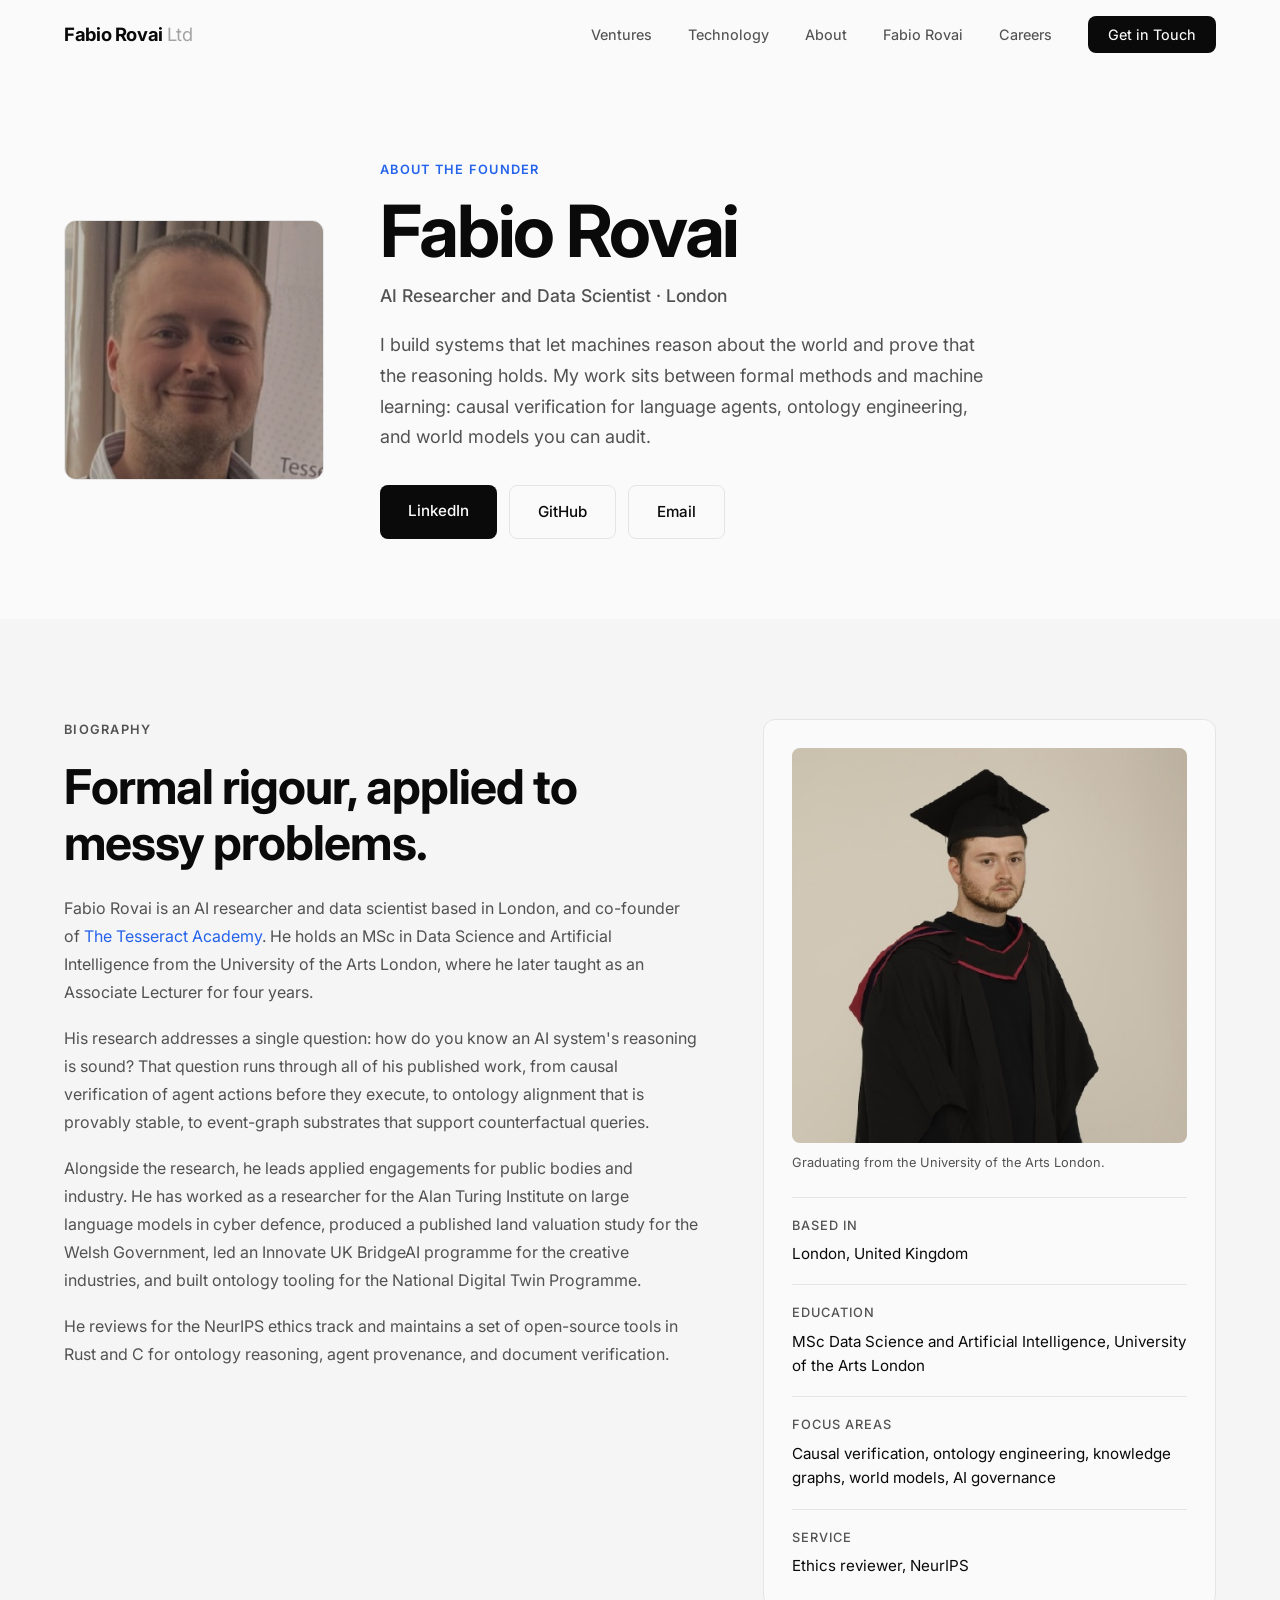
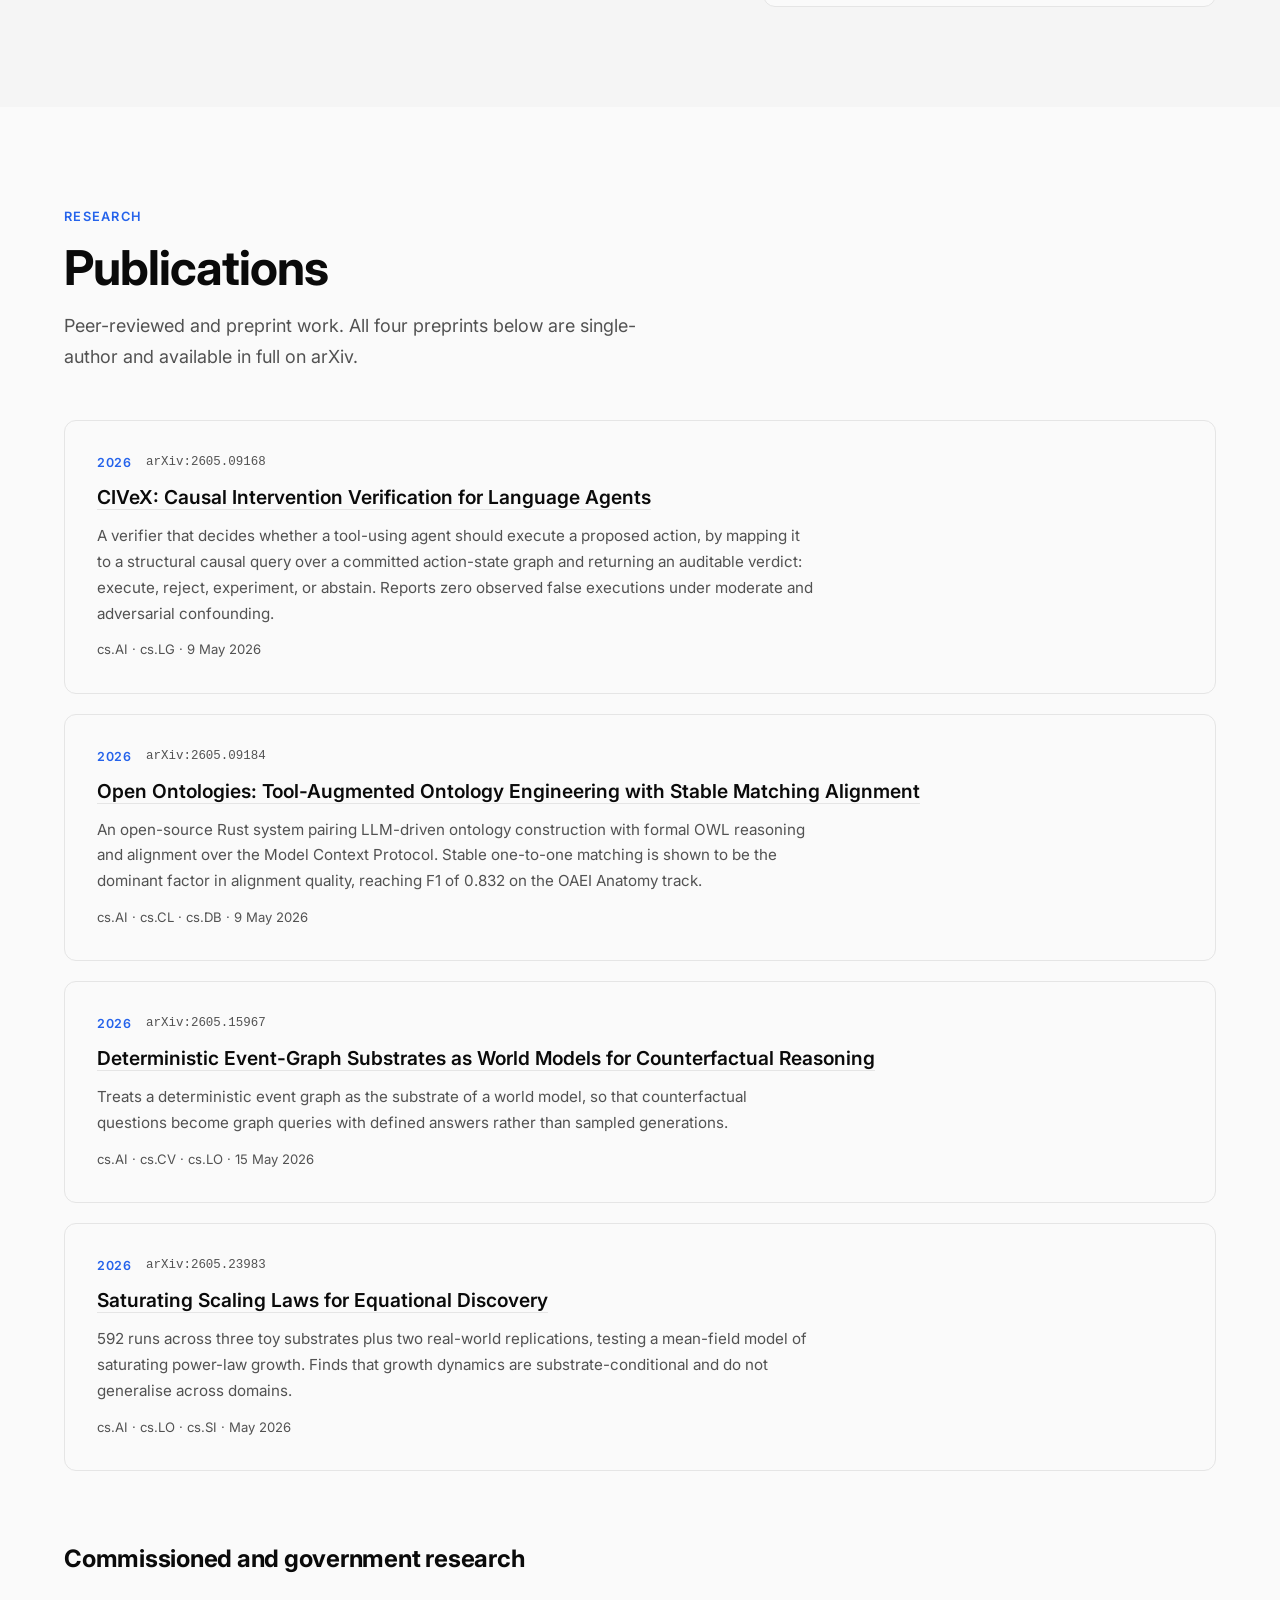
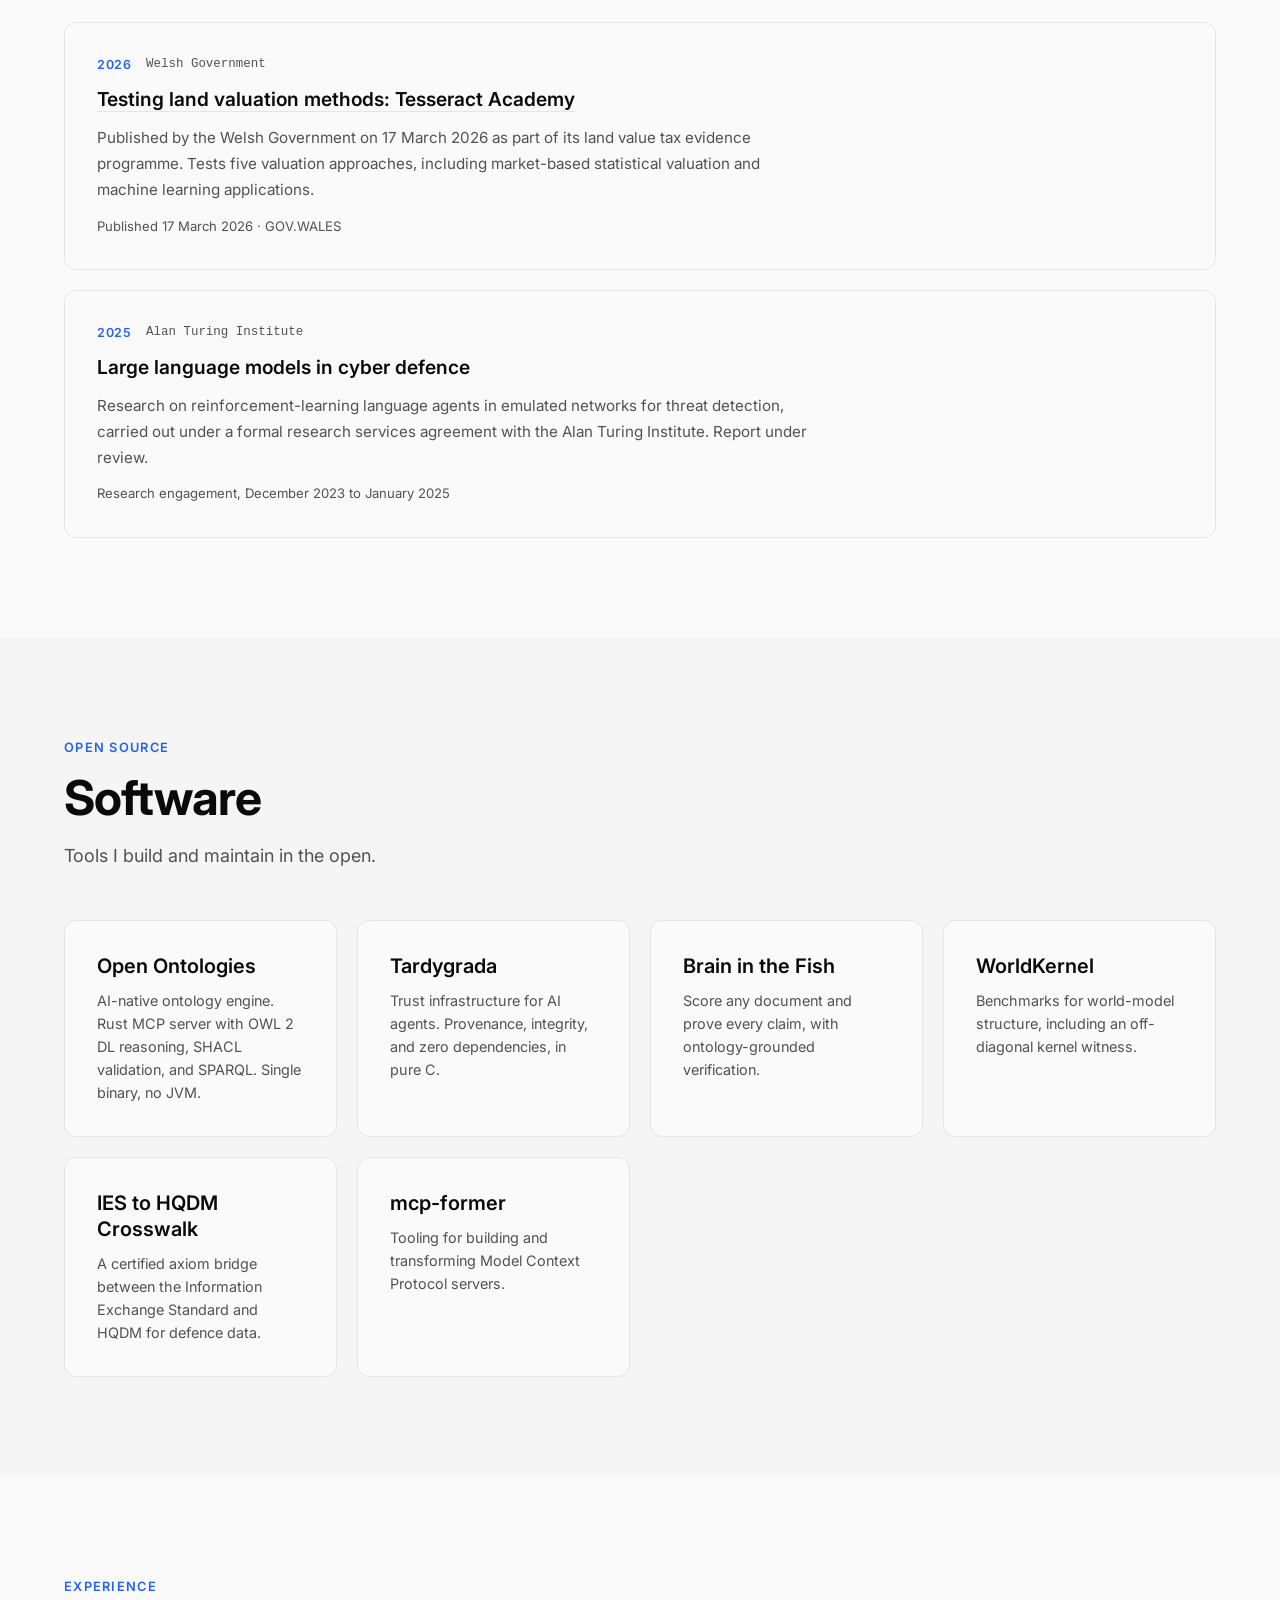
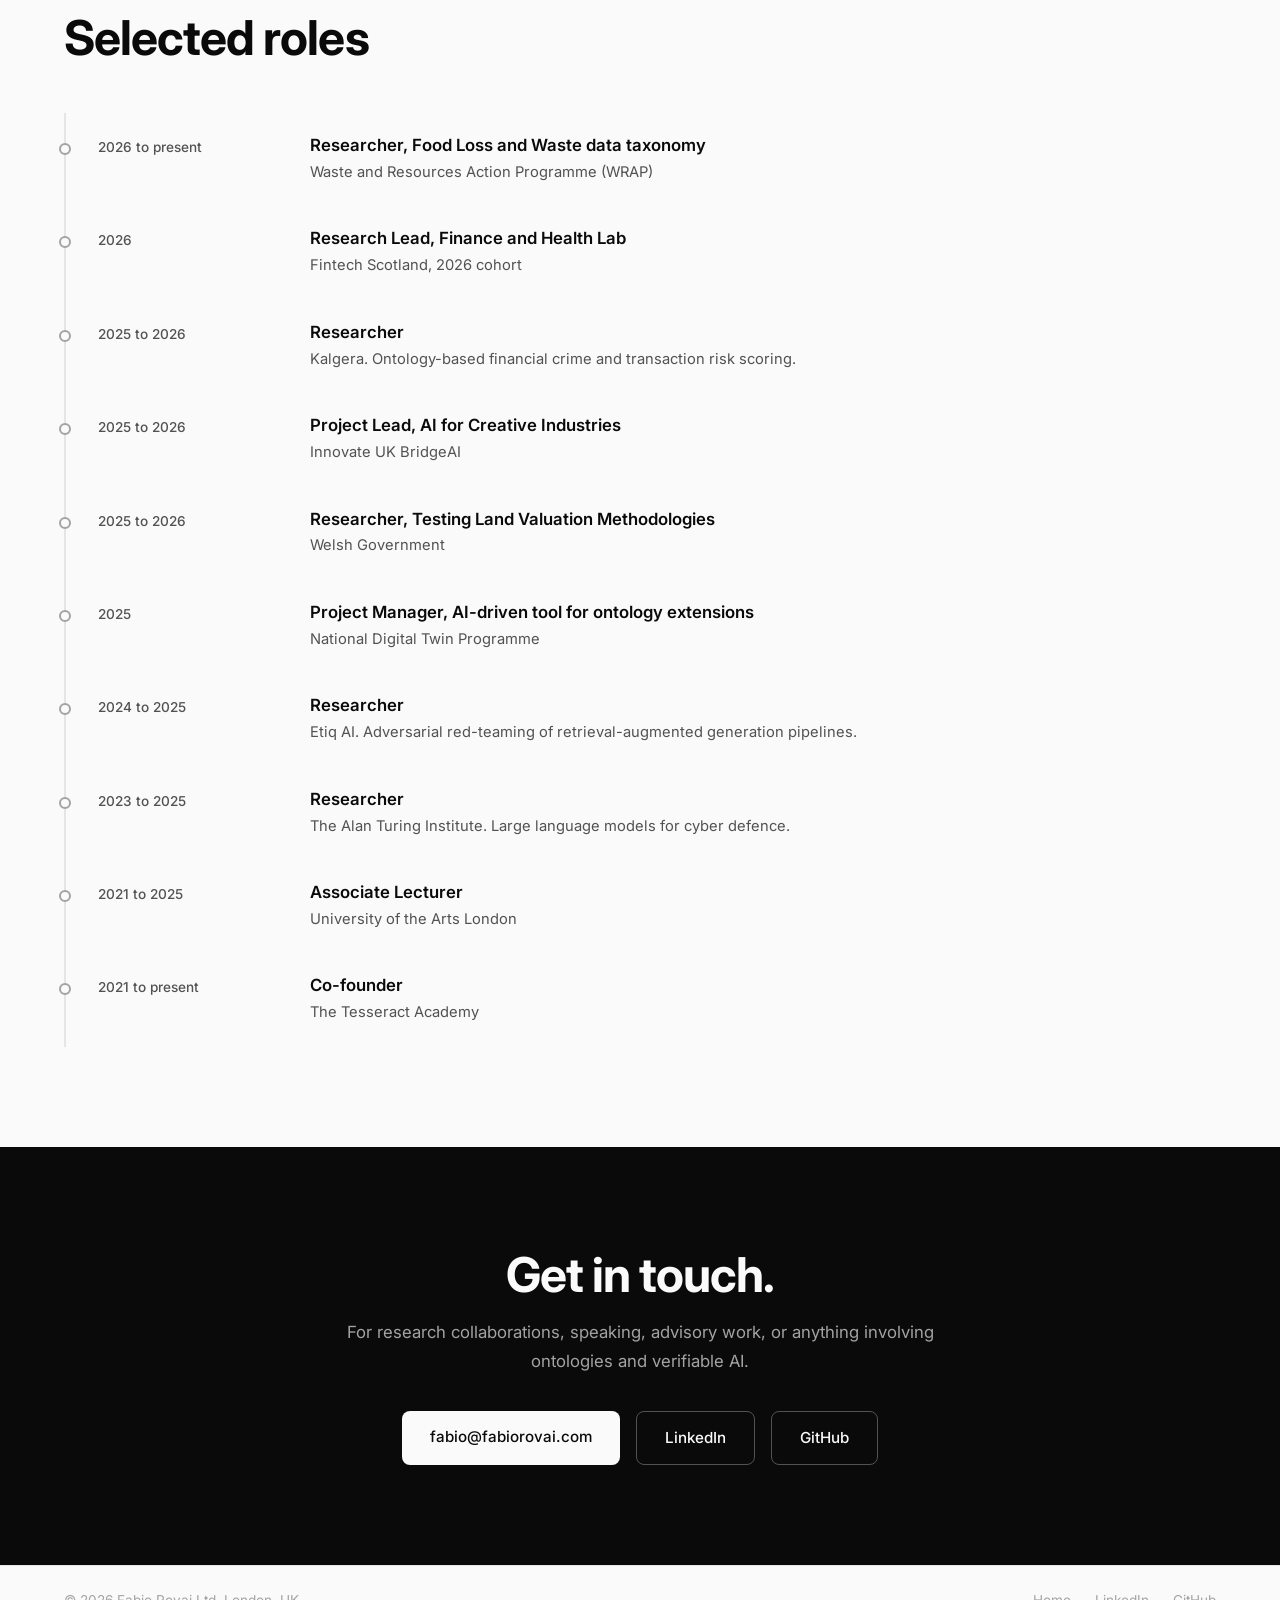
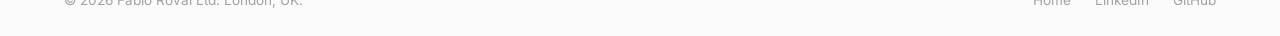
==== about/index.html @ 84aa1813 "Add author profile page with Person structured data Adds /about/, a person-entity page for Fabio Rov" ====
<!DOCTYPE html>
<html lang="en">
<head>
    <meta charset="UTF-8">
    <meta name="viewport" content="width=device-width, initial-scale=1.0">
    <title>Fabio Rovai | AI Researcher and Data Scientist, London</title>
    <meta name="description" content="Fabio Rovai is an AI researcher and data scientist in London. Co-founder of The Tesseract Academy, author of four arXiv papers on causal verification, ontology engineering, and world models, and researcher for the Alan Turing Institute and the Welsh Government.">
    <meta name="author" content="Fabio Rovai">
    <link rel="canonical" href="https://fabiorovai.com/about/">

    <meta property="og:type" content="profile">
    <meta property="og:title" content="Fabio Rovai | AI Researcher and Data Scientist, London">
    <meta property="og:description" content="AI researcher and data scientist. Co-founder of The Tesseract Academy. Four arXiv papers on causal verification, ontology engineering, and world models.">
    <meta property="og:url" content="https://fabiorovai.com/about/">
    <meta property="og:image" content="https://fabiorovai.com/assets/fabio-rovai.jpg">
    <meta property="og:image:alt" content="Portrait photograph of Fabio Rovai">
    <meta property="profile:first_name" content="Fabio">
    <meta property="profile:last_name" content="Rovai">

    <meta name="twitter:card" content="summary_large_image">
    <meta name="twitter:title" content="Fabio Rovai | AI Researcher and Data Scientist, London">
    <meta name="twitter:description" content="AI researcher and data scientist. Co-founder of The Tesseract Academy. Four arXiv papers on causal verification, ontology engineering, and world models.">
    <meta name="twitter:image" content="https://fabiorovai.com/assets/fabio-rovai.jpg">

    <link rel="preconnect" href="https://fonts.googleapis.com">
    <link rel="preconnect" href="https://fonts.gstatic.com" crossorigin>
    <link href="https://fonts.googleapis.com/css2?family=Inter:wght@300;400;500;600;700&display=swap" rel="stylesheet">
    <link rel="icon" href="/favicon.svg" type="image/svg+xml">
    <link rel="stylesheet" href="../style.css">
    <link rel="stylesheet" href="author.css">

    <script type="application/ld+json">
    {
      "@context": "https://schema.org",
      "@type": "ProfilePage",
      "url": "https://fabiorovai.com/about/",
      "dateModified": "2026-07-28",
      "mainEntity": {
        "@type": "Person",
        "@id": "https://fabiorovai.com/#fabio-rovai",
        "name": "Fabio Rovai",
        "givenName": "Fabio",
        "familyName": "Rovai",
        "url": "https://fabiorovai.com/about/",
        "image": "https://fabiorovai.com/assets/fabio-rovai.jpg",
        "jobTitle": "AI Researcher and Data Scientist",
        "description": "AI researcher and data scientist based in London. Co-founder of The Tesseract Academy. Works on causal verification for language agents, ontology engineering, and world models.",
        "email": "mailto:fabio@fabiorovai.com",
        "nationality": "Italian",
        "homeLocation": {
          "@type": "Place",
          "address": {
            "@type": "PostalAddress",
            "addressLocality": "London",
            "addressCountry": "GB"
          }
        },
        "alumniOf": {
          "@type": "CollegeOrUniversity",
          "name": "University of the Arts London",
          "url": "https://www.arts.ac.uk/"
        },
        "hasCredential": {
          "@type": "EducationalOccupationalCredential",
          "credentialCategory": "degree",
          "educationalLevel": "Master of Science",
          "name": "MSc Data Science and Artificial Intelligence"
        },
        "worksFor": [
          {
            "@type": "Organization",
            "name": "The Tesseract Academy",
            "url": "https://tesseract.academy/"
          },
          {
            "@type": "Organization",
            "name": "Fabio Rovai Ltd",
            "url": "https://fabiorovai.com/"
          }
        ],
        "knowsAbout": [
          "Artificial Intelligence",
          "Machine Learning",
          "Ontology Engineering",
          "Knowledge Graphs",
          "OWL 2 DL Reasoning",
          "Causal Inference",
          "Large Language Models",
          "AI Governance",
          "Data Science",
          "Rust Programming"
        ],
        "sameAs": [
          "https://www.linkedin.com/in/fabiorovai/",
          "https://github.com/fabio-rovai",
          "https://arxiv.org/abs/2605.09168",
          "https://arxiv.org/abs/2605.09184",
          "https://arxiv.org/abs/2605.15967",
          "https://arxiv.org/abs/2605.23983",
          "https://www.researchgate.net/scientific-contributions/Fabio-Rovai-2125172410",
          "https://find-and-update.company-information.service.gov.uk/company/13809380"
        ],
        "subjectOf": [
          {
            "@type": "ScholarlyArticle",
            "name": "CIVeX: Causal Intervention Verification for Language Agents",
            "author": { "@id": "https://fabiorovai.com/#fabio-rovai" },
            "datePublished": "2026-05-09",
            "url": "https://arxiv.org/abs/2605.09168",
            "identifier": "arXiv:2605.09168"
          },
          {
            "@type": "ScholarlyArticle",
            "name": "Open Ontologies: Tool-Augmented Ontology Engineering with Stable Matching Alignment",
            "author": { "@id": "https://fabiorovai.com/#fabio-rovai" },
            "datePublished": "2026-05-09",
            "url": "https://arxiv.org/abs/2605.09184",
            "identifier": "arXiv:2605.09184"
          },
          {
            "@type": "ScholarlyArticle",
            "name": "Deterministic Event-Graph Substrates as World Models for Counterfactual Reasoning",
            "author": { "@id": "https://fabiorovai.com/#fabio-rovai" },
            "datePublished": "2026-05-15",
            "url": "https://arxiv.org/abs/2605.15967",
            "identifier": "arXiv:2605.15967"
          },
          {
            "@type": "ScholarlyArticle",
            "name": "Saturating Scaling Laws for Equational Discovery: A Phenomenology of Growth Dynamics in Three Toy Substrates with Two Real-World Replications",
            "author": { "@id": "https://fabiorovai.com/#fabio-rovai" },
            "datePublished": "2026-05",
            "url": "https://arxiv.org/abs/2605.23983",
            "identifier": "arXiv:2605.23983"
          }
        ]
      }
    }
    </script>
</head>
<body>

    <nav class="nav">
        <div class="nav-inner">
            <a href="/" class="nav-logo">Fabio Rovai <span>Ltd</span></a>
            <button class="nav-toggle" aria-label="Menu" aria-expanded="false">
                <span></span><span></span><span></span>
            </button>
            <ul class="nav-links">
                <li><a href="/#ventures">Ventures</a></li>
                <li><a href="/#technology">Technology</a></li>
                <li><a href="/#about">About</a></li>
                <li><a href="/about/" aria-current="page">Fabio Rovai</a></li>
                <li><a href="/#careers">Careers</a></li>
                <li><a href="/#contact" class="nav-cta">Get in Touch</a></li>
            </ul>
        </div>
    </nav>

    <header class="author-hero">
        <div class="container author-hero-inner">
            <div class="author-portrait">
                <img src="../assets/fabio-rovai.jpg"
                     alt="Portrait photograph of Fabio Rovai, AI researcher and data scientist"
                     width="460" height="460" fetchpriority="high">
            </div>
            <div class="author-intro">
                <p class="section-tag">About the founder</p>
                <h1>Fabio Rovai</h1>
                <p class="author-role">AI Researcher and Data Scientist &middot; London</p>
                <p class="author-lede">I build systems that let machines reason about the world and prove that the reasoning holds. My work sits between formal methods and machine learning: causal verification for language agents, ontology engineering, and world models you can audit.</p>
                <div class="author-links">
                    <a href="https://www.linkedin.com/in/fabiorovai/" rel="me noopener" target="_blank" class="btn btn-primary">LinkedIn</a>
                    <a href="https://github.com/fabio-rovai" rel="me noopener" target="_blank" class="btn btn-outline">GitHub</a>
                    <a href="mailto:fabio@fabiorovai.com" class="btn btn-outline">Email</a>
                </div>
            </div>
        </div>
    </header>

    <section class="section author-bio">
        <div class="container">
            <div class="bio-grid">
                <div class="bio-body">
                    <p class="section-tag">Biography</p>
                    <h2>Formal rigour, applied to messy problems.</h2>
                    <p>Fabio Rovai is an AI researcher and data scientist based in London, and co-founder of <a href="https://tesseract.academy/" rel="noopener" target="_blank">The Tesseract Academy</a>. He holds an MSc in Data Science and Artificial Intelligence from the University of the Arts London, where he later taught as an Associate Lecturer for four years.</p>
                    <p>His research addresses a single question: how do you know an AI system's reasoning is sound? That question runs through all of his published work, from causal verification of agent actions before they execute, to ontology alignment that is provably stable, to event-graph substrates that support counterfactual queries.</p>
                    <p>Alongside the research, he leads applied engagements for public bodies and industry. He has worked as a researcher for the Alan Turing Institute on large language models in cyber defence, produced a published land valuation study for the Welsh Government, led an Innovate UK BridgeAI programme for the creative industries, and built ontology tooling for the National Digital Twin Programme.</p>
                    <p>He reviews for the NeurIPS ethics track and maintains a set of open-source tools in Rust and C for ontology reasoning, agent provenance, and document verification.</p>
                </div>
                <aside class="bio-facts">
                    <figure class="bio-photo">
                        <img src="../assets/fabio-rovai-graduation.jpg"
                             alt="Fabio Rovai in academic cap and gown at his University of the Arts London graduation"
                             width="460" height="460" loading="lazy">
                        <figcaption>Graduating from the University of the Arts London.</figcaption>
                    </figure>
                    <div class="bio-fact">
                        <h4>Based in</h4>
                        <p>London, United Kingdom</p>
                    </div>
                    <div class="bio-fact">
                        <h4>Education</h4>
                        <p>MSc Data Science and Artificial Intelligence, University of the Arts London</p>
                    </div>
                    <div class="bio-fact">
                        <h4>Focus areas</h4>
                        <p>Causal verification, ontology engineering, knowledge graphs, world models, AI governance</p>
                    </div>
                    <div class="bio-fact">
                        <h4>Service</h4>
                        <p>Ethics reviewer, NeurIPS</p>
                    </div>
                </aside>
            </div>
        </div>
    </section>

    <section id="publications" class="section author-pubs">
        <div class="container">
            <p class="section-tag">Research</p>
            <h2>Publications</h2>
            <p class="section-sub">Peer-reviewed and preprint work. All four preprints below are single-author and available in full on arXiv.</p>

            <ol class="pub-list">
                <li class="pub-item">
                    <div class="pub-meta"><span class="pub-year">2026</span><span class="pub-venue">arXiv:2605.09168</span></div>
                    <h3><a href="https://arxiv.org/abs/2605.09168" rel="noopener" target="_blank">CIVeX: Causal Intervention Verification for Language Agents</a></h3>
                    <p>A verifier that decides whether a tool-using agent should execute a proposed action, by mapping it to a structural causal query over a committed action-state graph and returning an auditable verdict: execute, reject, experiment, or abstain. Reports zero observed false executions under moderate and adversarial confounding.</p>
                    <p class="pub-tags">cs.AI &middot; cs.LG &middot; 9 May 2026</p>
                </li>

                <li class="pub-item">
                    <div class="pub-meta"><span class="pub-year">2026</span><span class="pub-venue">arXiv:2605.09184</span></div>
                    <h3><a href="https://arxiv.org/abs/2605.09184" rel="noopener" target="_blank">Open Ontologies: Tool-Augmented Ontology Engineering with Stable Matching Alignment</a></h3>
                    <p>An open-source Rust system pairing LLM-driven ontology construction with formal OWL reasoning and alignment over the Model Context Protocol. Stable one-to-one matching is shown to be the dominant factor in alignment quality, reaching F1 of 0.832 on the OAEI Anatomy track.</p>
                    <p class="pub-tags">cs.AI &middot; cs.CL &middot; cs.DB &middot; 9 May 2026</p>
                </li>

                <li class="pub-item">
                    <div class="pub-meta"><span class="pub-year">2026</span><span class="pub-venue">arXiv:2605.15967</span></div>
                    <h3><a href="https://arxiv.org/abs/2605.15967" rel="noopener" target="_blank">Deterministic Event-Graph Substrates as World Models for Counterfactual Reasoning</a></h3>
                    <p>Treats a deterministic event graph as the substrate of a world model, so that counterfactual questions become graph queries with defined answers rather than sampled generations.</p>
                    <p class="pub-tags">cs.AI &middot; cs.CV &middot; cs.LO &middot; 15 May 2026</p>
                </li>

                <li class="pub-item">
                    <div class="pub-meta"><span class="pub-year">2026</span><span class="pub-venue">arXiv:2605.23983</span></div>
                    <h3><a href="https://arxiv.org/abs/2605.23983" rel="noopener" target="_blank">Saturating Scaling Laws for Equational Discovery</a></h3>
                    <p>592 runs across three toy substrates plus two real-world replications, testing a mean-field model of saturating power-law growth. Finds that growth dynamics are substrate-conditional and do not generalise across domains.</p>
                    <p class="pub-tags">cs.AI &middot; cs.LO &middot; cs.SI &middot; May 2026</p>
                </li>
            </ol>

            <h3 class="pub-subhead">Commissioned and government research</h3>
            <ol class="pub-list">
                <li class="pub-item">
                    <div class="pub-meta"><span class="pub-year">2026</span><span class="pub-venue">Welsh Government</span></div>
                    <h3><a href="https://www.gov.wales/testing-land-valuation-methods-tesseract-academy" rel="noopener" target="_blank">Testing land valuation methods: Tesseract Academy</a></h3>
                    <p>Published by the Welsh Government on 17 March 2026 as part of its land value tax evidence programme. Tests five valuation approaches, including market-based statistical valuation and machine learning applications.</p>
                    <p class="pub-tags">Published 17 March 2026 &middot; GOV.WALES</p>
                </li>
                <li class="pub-item">
                    <div class="pub-meta"><span class="pub-year">2025</span><span class="pub-venue">Alan Turing Institute</span></div>
                    <h3>Large language models in cyber defence</h3>
                    <p>Research on reinforcement-learning language agents in emulated networks for threat detection, carried out under a formal research services agreement with the Alan Turing Institute. Report under review.</p>
                    <p class="pub-tags">Research engagement, December 2023 to January 2025</p>
                </li>
            </ol>
        </div>
    </section>

    <section id="software" class="section author-software">
        <div class="container">
            <p class="section-tag">Open source</p>
            <h2>Software</h2>
            <p class="section-sub">Tools I build and maintain in the open.</p>
            <div class="tech-grid">
                <a href="https://github.com/fabio-rovai/open-ontologies" rel="noopener" target="_blank" class="tech-card">
                    <h3>Open Ontologies</h3>
                    <p>AI-native ontology engine. Rust MCP server with OWL 2 DL reasoning, SHACL validation, and SPARQL. Single binary, no JVM.</p>
                </a>
                <a href="https://github.com/fabio-rovai/tardygrada" rel="noopener" target="_blank" class="tech-card">
                    <h3>Tardygrada</h3>
                    <p>Trust infrastructure for AI agents. Provenance, integrity, and zero dependencies, in pure C.</p>
                </a>
                <a href="https://github.com/fabio-rovai/brain-in-the-fish" rel="noopener" target="_blank" class="tech-card">
                    <h3>Brain in the Fish</h3>
                    <p>Score any document and prove every claim, with ontology-grounded verification.</p>
                </a>
                <a href="https://github.com/fabio-rovai/worldkernel" rel="noopener" target="_blank" class="tech-card">
                    <h3>WorldKernel</h3>
                    <p>Benchmarks for world-model structure, including an off-diagonal kernel witness.</p>
                </a>
                <a href="https://github.com/fabio-rovai/ies-hqdm-crosswalk" rel="noopener" target="_blank" class="tech-card">
                    <h3>IES to HQDM Crosswalk</h3>
                    <p>A certified axiom bridge between the Information Exchange Standard and HQDM for defence data.</p>
                </a>
                <a href="https://github.com/fabio-rovai/mcp-former" rel="noopener" target="_blank" class="tech-card">
                    <h3>mcp-former</h3>
                    <p>Tooling for building and transforming Model Context Protocol servers.</p>
                </a>
            </div>
        </div>
    </section>

    <section id="experience" class="section author-experience">
        <div class="container">
            <p class="section-tag">Experience</p>
            <h2>Selected roles</h2>

            <ul class="timeline">
                <li class="timeline-item">
                    <span class="timeline-date">2026 to present</span>
                    <div class="timeline-body">
                        <h3>Researcher, Food Loss and Waste data taxonomy</h3>
                        <p>Waste and Resources Action Programme (WRAP)</p>
                    </div>
                </li>
                <li class="timeline-item">
                    <span class="timeline-date">2026</span>
                    <div class="timeline-body">
                        <h3>Research Lead, Finance and Health Lab</h3>
                        <p>Fintech Scotland, 2026 cohort</p>
                    </div>
                </li>
                <li class="timeline-item">
                    <span class="timeline-date">2025 to 2026</span>
                    <div class="timeline-body">
                        <h3>Researcher</h3>
                        <p>Kalgera. Ontology-based financial crime and transaction risk scoring.</p>
                    </div>
                </li>
                <li class="timeline-item">
                    <span class="timeline-date">2025 to 2026</span>
                    <div class="timeline-body">
                        <h3>Project Lead, AI for Creative Industries</h3>
                        <p>Innovate UK BridgeAI</p>
                    </div>
                </li>
                <li class="timeline-item">
                    <span class="timeline-date">2025 to 2026</span>
                    <div class="timeline-body">
                        <h3>Researcher, Testing Land Valuation Methodologies</h3>
                        <p>Welsh Government</p>
                    </div>
                </li>
                <li class="timeline-item">
                    <span class="timeline-date">2025</span>
                    <div class="timeline-body">
                        <h3>Project Manager, AI-driven tool for ontology extensions</h3>
                        <p>National Digital Twin Programme</p>
                    </div>
                </li>
                <li class="timeline-item">
                    <span class="timeline-date">2024 to 2025</span>
                    <div class="timeline-body">
                        <h3>Researcher</h3>
                        <p>Etiq AI. Adversarial red-teaming of retrieval-augmented generation pipelines.</p>
                    </div>
                </li>
                <li class="timeline-item">
                    <span class="timeline-date">2023 to 2025</span>
                    <div class="timeline-body">
                        <h3>Researcher</h3>
                        <p>The Alan Turing Institute. Large language models for cyber defence.</p>
                    </div>
                </li>
                <li class="timeline-item">
                    <span class="timeline-date">2021 to 2025</span>
                    <div class="timeline-body">
                        <h3>Associate Lecturer</h3>
                        <p>University of the Arts London</p>
                    </div>
                </li>
                <li class="timeline-item">
                    <span class="timeline-date">2021 to present</span>
                    <div class="timeline-body">
                        <h3>Co-founder</h3>
                        <p>The Tesseract Academy</p>
                    </div>
                </li>
            </ul>
        </div>
    </section>

    <section class="section contact">
        <div class="container">
            <div class="contact-inner">
                <h2>Get in touch.</h2>
                <p>For research collaborations, speaking, advisory work, or anything involving ontologies and verifiable AI.</p>
                <div class="contact-links">
                    <a href="mailto:fabio@fabiorovai.com" class="btn btn-primary">fabio@fabiorovai.com</a>
                    <a href="https://www.linkedin.com/in/fabiorovai/" rel="me noopener" target="_blank" class="btn btn-outline">LinkedIn</a>
                    <a href="https://github.com/fabio-rovai" rel="me noopener" target="_blank" class="btn btn-outline">GitHub</a>
                </div>
            </div>
        </div>
    </section>

    <footer class="footer">
        <div class="container footer-inner">
            <p>&copy; 2026 Fabio Rovai Ltd. London, UK.</p>
            <div class="footer-links">
                <a href="/">Home</a>
                <a href="https://www.linkedin.com/in/fabiorovai/" rel="me noopener" target="_blank">LinkedIn</a>
                <a href="https://github.com/fabio-rovai" rel="me noopener" target="_blank">GitHub</a>
            </div>
        </div>
    </footer>

    <script>
        const toggle = document.querySelector('.nav-toggle');
        toggle.addEventListener('click', function () {
            const open = document.querySelector('.nav-links').classList.toggle('open');
            this.classList.toggle('active');
            this.setAttribute('aria-expanded', open ? 'true' : 'false');
        });

        window.addEventListener('scroll', () => {
            document.querySelector('.nav').classList.toggle('scrolled', window.scrollY > 50);
        });
    </script>

</body>
</html>
---- style.css ----
/* === Reset & Base === */
*, *::before, *::after { margin: 0; padding: 0; box-sizing: border-box; }

:root {
    --black: #0a0a0a;
    --white: #fafafa;
    --gray-100: #f5f5f5;
    --gray-200: #e5e5e5;
    --gray-400: #a3a3a3;
    --gray-600: #525252;
    --gray-800: #262626;
    --accent: #2563eb;
    --accent-hover: #1d4ed8;
    --radius: 12px;
    --max-width: 1200px;
}

html { scroll-behavior: smooth; scroll-padding-top: 80px; }

body {
    font-family: 'Inter', -apple-system, BlinkMacSystemFont, sans-serif;
    background: var(--white);
    color: var(--black);
    line-height: 1.6;
    -webkit-font-smoothing: antialiased;
}

.container { max-width: var(--max-width); margin: 0 auto; padding: 0 24px; }
.section { padding: 100px 0; }

/* === Typography === */
h1 { font-size: clamp(2.5rem, 6vw, 4.5rem); font-weight: 700; line-height: 1.08; letter-spacing: -0.03em; }
h2 { font-size: clamp(2rem, 4vw, 3rem); font-weight: 700; line-height: 1.15; letter-spacing: -0.02em; }
h3 { font-size: 1.25rem; font-weight: 600; line-height: 1.3; }
h4 { font-size: 0.8rem; font-weight: 500; text-transform: uppercase; letter-spacing: 0.08em; color: var(--gray-400); margin-bottom: 6px; }

.section-tag {
    font-size: 0.8rem;
    font-weight: 600;
    text-transform: uppercase;
    letter-spacing: 0.1em;
    color: var(--accent);
    margin-bottom: 12px;
}

.section-sub {
    font-size: 1.125rem;
    color: var(--gray-600);
    max-width: 600px;
    margin-top: 16px;
    line-height: 1.7;
}

/* === Buttons === */
.btn {
    display: inline-block;
    padding: 14px 28px;
    border-radius: 8px;
    font-size: 0.95rem;
    font-weight: 500;
    text-decoration: none;
    transition: all 0.2s ease;
    cursor: pointer;
    border: none;
}

.btn-primary {
    background: var(--black);
    color: var(--white);
}
.btn-primary:hover { background: var(--gray-800); transform: translateY(-1px); }

.btn-outline {
    background: transparent;
    color: var(--black);
    border: 1.5px solid var(--gray-200);
}
.btn-outline:hover { border-color: var(--black); }

/* === Nav === */
.nav {
    position: fixed;
    top: 0;
    left: 0;
    right: 0;
    z-index: 100;
    padding: 20px 0;
    transition: all 0.3s ease;
}

.nav.scrolled {
    background: rgba(250, 250, 250, 0.92);
    backdrop-filter: blur(20px);
    -webkit-backdrop-filter: blur(20px);
    padding: 14px 0;
    border-bottom: 1px solid var(--gray-200);
}

.nav-inner {
    max-width: var(--max-width);
    margin: 0 auto;
    padding: 0 24px;
    display: flex;
    align-items: center;
    justify-content: space-between;
}

.nav-logo {
    font-size: 1.15rem;
    font-weight: 700;
    text-decoration: none;
    color: var(--black);
    letter-spacing: -0.02em;
}
.nav-logo span { font-weight: 400; color: var(--gray-400); }

.nav-links {
    display: flex;
    align-items: center;
    gap: 36px;
    list-style: none;
}

.nav-links a {
    font-size: 0.9rem;
    font-weight: 450;
    text-decoration: none;
    color: var(--gray-600);
    transition: color 0.2s;
}
.nav-links a:hover { color: var(--black); }

.nav-cta {
    padding: 10px 20px !important;
    background: var(--black);
    color: var(--white) !important;
    border-radius: 8px;
}
.nav-cta:hover { background: var(--gray-800); color: var(--white) !important; }

.nav-toggle { display: none; background: none; border: none; cursor: pointer; padding: 4px; }
.nav-toggle span { display: block; width: 24px; height: 2px; background: var(--black); margin: 5px 0; transition: all 0.3s; }

/* === Hero === */
.hero {
    padding: 180px 0 120px;
    max-width: var(--max-width);
    margin: 0 auto;
    padding-left: 24px;
    padding-right: 24px;
}

.hero-tag {
    font-size: 0.85rem;
    font-weight: 500;
    color: var(--gray-400);
    letter-spacing: 0.06em;
    margin-bottom: 24px;
}

.hero-sub {
    font-size: 1.2rem;
    color: var(--gray-600);
    max-width: 640px;
    margin-top: 24px;
    line-height: 1.7;
}

.hero-actions {
    margin-top: 40px;
    display: flex;
    gap: 16px;
    flex-wrap: wrap;
}

/* === Ventures === */
.ventures { background: var(--gray-100); }

.venture-grid {
    display: grid;
    grid-template-columns: repeat(auto-fill, minmax(320px, 1fr));
    gap: 24px;
    margin-top: 48px;
}

.venture-card {
    background: var(--white);
    border-radius: var(--radius);
    padding: 36px;
    border: 1px solid var(--gray-200);
    transition: border-color 0.2s, box-shadow 0.2s;
}
.venture-card:hover {
    border-color: var(--gray-400);
    box-shadow: 0 8px 30px rgba(0,0,0,0.04);
}

.venture-icon {
    width: 44px;
    height: 44px;
    margin-bottom: 20px;
    color: var(--accent);
}
.venture-icon svg { width: 100%; height: 100%; }

.venture-card h3 { margin-bottom: 12px; }
.venture-card > p { color: var(--gray-600); font-size: 0.95rem; line-height: 1.65; }

.venture-tags {
    display: flex;
    flex-wrap: wrap;
    gap: 8px;
    margin-top: 20px;
    list-style: none;
}
.venture-tags li {
    font-size: 0.75rem;
    font-weight: 500;
    padding: 5px 12px;
    background: var(--gray-100);
    border-radius: 20px;
    color: var(--gray-600);
}

/* === Technology === */
.tech-grid {
    display: grid;
    grid-template-columns: repeat(auto-fill, minmax(260px, 1fr));
    gap: 20px;
    margin-top: 48px;
}

.tech-card {
    padding: 32px;
    border-radius: var(--radius);
    border: 1px solid var(--gray-200);
    text-decoration: none;
    color: var(--black);
    transition: all 0.2s;
}
.tech-card:hover {
    border-color: var(--accent);
    box-shadow: 0 4px 20px rgba(37, 99, 235, 0.08);
    transform: translateY(-2px);
}
.tech-card h3 { margin-bottom: 10px; }
.tech-card p { font-size: 0.9rem; color: var(--gray-600); line-height: 1.6; }

/* === Credibility === */
.credibility { padding: 80px 0; border-top: 1px solid var(--gray-200); border-bottom: 1px solid var(--gray-200); }

.cred-grid {
    display: grid;
    grid-template-columns: repeat(4, 1fr);
    gap: 32px;
    text-align: center;
}

.cred-number {
    display: block;
    font-size: 2.5rem;
    font-weight: 700;
    letter-spacing: -0.03em;
}
.cred-label {
    display: block;
    font-size: 0.85rem;
    color: var(--gray-400);
    margin-top: 4px;
}

/* === Partners === */
.partners {
    padding: 60px 0;
    text-align: center;
}
.partners-label {
    font-size: 0.8rem;
    font-weight: 500;
    text-transform: uppercase;
    letter-spacing: 0.1em;
    color: var(--gray-400);
    margin-bottom: 28px;
}
.partners-row {
    display: flex;
    flex-wrap: wrap;
    justify-content: center;
    gap: 32px 48px;
}
.partners-row span {
    font-size: 0.95rem;
    font-weight: 500;
    color: var(--gray-600);
}

/* === About === */
.about-grid {
    display: grid;
    grid-template-columns: 1.4fr 1fr;
    gap: 80px;
    align-items: start;
}
.about-grid p { color: var(--gray-600); margin-top: 16px; line-height: 1.75; font-size: 1.05rem; }
.about-details { display: flex; flex-direction: column; gap: 28px; padding-top: 40px; }
.about-detail p { color: var(--gray-600); font-size: 0.95rem; margin-top: 0; line-height: 1.6; }

/* === Careers === */
.careers { background: var(--gray-100); }
.careers-inner { display: grid; grid-template-columns: 1fr 1fr; gap: 60px; align-items: start; }
.careers-inner > div:first-child p { color: var(--gray-600); margin-top: 16px; font-size: 1.05rem; line-height: 1.75; }
.careers-box {
    background: var(--white);
    border: 1px solid var(--gray-200);
    border-radius: var(--radius);
    padding: 36px;
}
.careers-box h3 { margin-bottom: 12px; }
.careers-box p { color: var(--gray-600); font-size: 0.95rem; line-height: 1.65; margin-bottom: 24px; }

/* === Contact === */
.contact {
    background: var(--black);
    color: var(--white);
    text-align: center;
}
.contact-inner { max-width: 600px; margin: 0 auto; }
.contact-inner p { color: var(--gray-400); margin-top: 16px; font-size: 1.05rem; line-height: 1.7; }
.contact-links { margin-top: 36px; display: flex; justify-content: center; gap: 16px; flex-wrap: wrap; }
.contact .btn-primary { background: var(--white); color: var(--black); }
.contact .btn-primary:hover { background: var(--gray-200); }
.contact .btn-outline { border-color: var(--gray-600); color: var(--white); }
.contact .btn-outline:hover { border-color: var(--white); }

/* === Footer === */
.footer {
    padding: 24px 0;
    border-top: 1px solid var(--gray-200);
}
.footer-inner {
    display: flex;
    justify-content: space-between;
    align-items: center;
    font-size: 0.85rem;
    color: var(--gray-400);
}
.footer-links { display: flex; gap: 24px; }
.footer-links a { color: var(--gray-400); text-decoration: none; }
.footer-links a:hover { color: var(--black); }

/* === Mobile === */
.desktop-only { display: inline; }

@media (max-width: 768px) {
    .desktop-only { display: none; }

    .nav-toggle { display: block; }
    .nav-links {
        position: fixed;
        top: 0;
        right: -100%;
        width: 280px;
        height: 100vh;
        background: var(--white);
        flex-direction: column;
        padding: 80px 32px;
        gap: 24px;
        transition: right 0.3s ease;
        box-shadow: -4px 0 30px rgba(0,0,0,0.1);
    }
    .nav-links.open { right: 0; }
    .nav-toggle.active span:nth-child(1) { transform: rotate(45deg) translate(5px, 5px); }
    .nav-toggle.active span:nth-child(2) { opacity: 0; }
    .nav-toggle.active span:nth-child(3) { transform: rotate(-45deg) translate(5px, -5px); }

    .hero { padding: 140px 0 80px; }
    h1 { font-size: 2.2rem; }

    .venture-grid { grid-template-columns: 1fr; }
    .tech-grid { grid-template-columns: 1fr; }
    .cred-grid { grid-template-columns: repeat(2, 1fr); gap: 40px; }
    .about-grid { grid-template-columns: 1fr; gap: 48px; }
    .careers-inner { grid-template-columns: 1fr; }
    .footer-inner { flex-direction: column; gap: 12px; text-align: center; }
}
---- about/author.css ----
/* === Author page === */
/* Extends style.css. Only page-specific components live here. */

/* --- Hero --- */
.author-hero {
    padding: 160px 0 80px;
}

.author-hero-inner {
    display: grid;
    grid-template-columns: 260px 1fr;
    gap: 56px;
    align-items: center;
}

.author-portrait img {
    width: 100%;
    height: auto;
    aspect-ratio: 1 / 1;
    object-fit: cover;
    border-radius: var(--radius);
    border: 1px solid var(--gray-200);
    display: block;
}

.author-intro h1 {
    margin-bottom: 12px;
}

.author-role {
    font-size: 1.1rem;
    font-weight: 500;
    color: var(--gray-600);
}

.author-lede {
    font-size: 1.125rem;
    color: var(--gray-600);
    line-height: 1.7;
    max-width: 620px;
    margin-top: 20px;
}

.author-links {
    margin-top: 32px;
    display: flex;
    gap: 12px;
    flex-wrap: wrap;
}

/* --- Biography --- */
.author-bio {
    background: var(--gray-100);
}

.bio-grid {
    display: grid;
    grid-template-columns: 1.4fr 1fr;
    gap: 64px;
    align-items: start;
}

.bio-body h2 {
    margin-bottom: 24px;
}

.bio-body p {
    color: var(--gray-600);
    line-height: 1.75;
    margin-bottom: 18px;
    max-width: 68ch;
}

.bio-body a {
    color: var(--accent);
    text-decoration: none;
    border-bottom: 1px solid transparent;
    transition: border-color 0.2s ease;
}

.bio-body a:hover {
    border-bottom-color: var(--accent);
}

.bio-facts {
    background: var(--white);
    border: 1px solid var(--gray-200);
    border-radius: var(--radius);
    padding: 28px;
}

.bio-photo {
    margin: 0 0 24px;
}

.bio-photo img {
    width: 100%;
    height: auto;
    border-radius: 8px;
    display: block;
}

.bio-photo figcaption {
    font-size: 0.8rem;
    color: var(--gray-600);
    margin-top: 10px;
    line-height: 1.5;
}

.bio-fact {
    padding-top: 18px;
    margin-top: 18px;
    border-top: 1px solid var(--gray-200);
}

.bio-fact h4 {
    color: var(--gray-600);
    margin-bottom: 6px;
}

.bio-fact p {
    font-size: 0.95rem;
    line-height: 1.6;
}

/* --- Publications --- */
.pub-list {
    list-style: none;
    margin-top: 48px;
    display: grid;
    gap: 20px;
}

.pub-item {
    padding: 32px;
    border: 1px solid var(--gray-200);
    border-radius: var(--radius);
    transition: border-color 0.2s ease, box-shadow 0.2s ease;
}

.pub-item:hover {
    border-color: var(--accent);
    box-shadow: 0 4px 20px rgba(37, 99, 235, 0.08);
}

.pub-meta {
    display: flex;
    gap: 14px;
    align-items: center;
    font-size: 0.78rem;
    font-weight: 500;
    letter-spacing: 0.06em;
    text-transform: uppercase;
    margin-bottom: 12px;
}

.pub-year {
    color: var(--accent);
    font-weight: 600;
}

.pub-venue {
    color: var(--gray-600);
    font-family: ui-monospace, SFMono-Regular, Menlo, monospace;
    letter-spacing: 0;
    text-transform: none;
}

.pub-item h3 {
    font-size: 1.2rem;
    line-height: 1.35;
    margin-bottom: 12px;
}

.pub-item h3 a {
    color: var(--black);
    text-decoration: none;
    border-bottom: 1px solid var(--gray-200);
    transition: border-color 0.2s ease, color 0.2s ease;
}

.pub-item h3 a:hover {
    color: var(--accent);
    border-bottom-color: var(--accent);
}

.pub-item p {
    color: var(--gray-600);
    font-size: 0.95rem;
    line-height: 1.7;
    max-width: 72ch;
}

.pub-tags {
    margin-top: 12px;
    font-size: 0.82rem !important;
    color: var(--gray-600);
}

.pub-subhead {
    margin-top: 72px;
    font-size: 1.5rem;
    font-weight: 700;
    letter-spacing: -0.01em;
}

/* --- Software --- */
.author-software {
    background: var(--gray-100);
}

.author-software .tech-card {
    background: var(--white);
}

/* --- Experience timeline --- */
.timeline {
    list-style: none;
    margin-top: 48px;
    border-left: 2px solid var(--gray-200);
    padding-left: 0;
}

.timeline-item {
    display: grid;
    grid-template-columns: 180px 1fr;
    gap: 32px;
    padding: 22px 0 22px 32px;
    position: relative;
}

.timeline-item::before {
    content: "";
    position: absolute;
    left: -7px;
    top: 30px;
    width: 12px;
    height: 12px;
    border-radius: 50%;
    background: var(--white);
    border: 2px solid var(--gray-400);
}

.timeline-item:hover::before {
    border-color: var(--accent);
    background: var(--accent);
}

.timeline-date {
    font-size: 0.85rem;
    font-weight: 500;
    color: var(--gray-600);
    padding-top: 2px;
}

.timeline-body h3 {
    font-size: 1.05rem;
    margin-bottom: 4px;
}

.timeline-body p {
    font-size: 0.92rem;
    color: var(--gray-600);
    line-height: 1.6;
}

/* --- Accessibility --- */
a:focus-visible,
button:focus-visible {
    outline: 2px solid var(--accent);
    outline-offset: 3px;
    border-radius: 4px;
}

/* --- Responsive --- */
@media (max-width: 900px) {
    .bio-grid { grid-template-columns: 1fr; gap: 48px; }
}

@media (max-width: 768px) {
    .author-hero {
        padding: 130px 0 60px;
    }
    .author-hero-inner {
        grid-template-columns: 1fr;
        gap: 32px;
        text-align: left;
    }
    .author-portrait {
        max-width: 180px;
    }
    .pub-item { padding: 24px; }
    .pub-meta { flex-wrap: wrap; gap: 8px; }
    .timeline-item {
        grid-template-columns: 1fr;
        gap: 6px;
        padding-left: 24px;
    }
    .pub-subhead { margin-top: 56px; }
}

@media (prefers-reduced-motion: reduce) {
    * {
        animation-duration: 0.01ms !important;
        animation-iteration-count: 1 !important;
        transition-duration: 0.01ms !important;
        scroll-behavior: auto !important;
    }
}
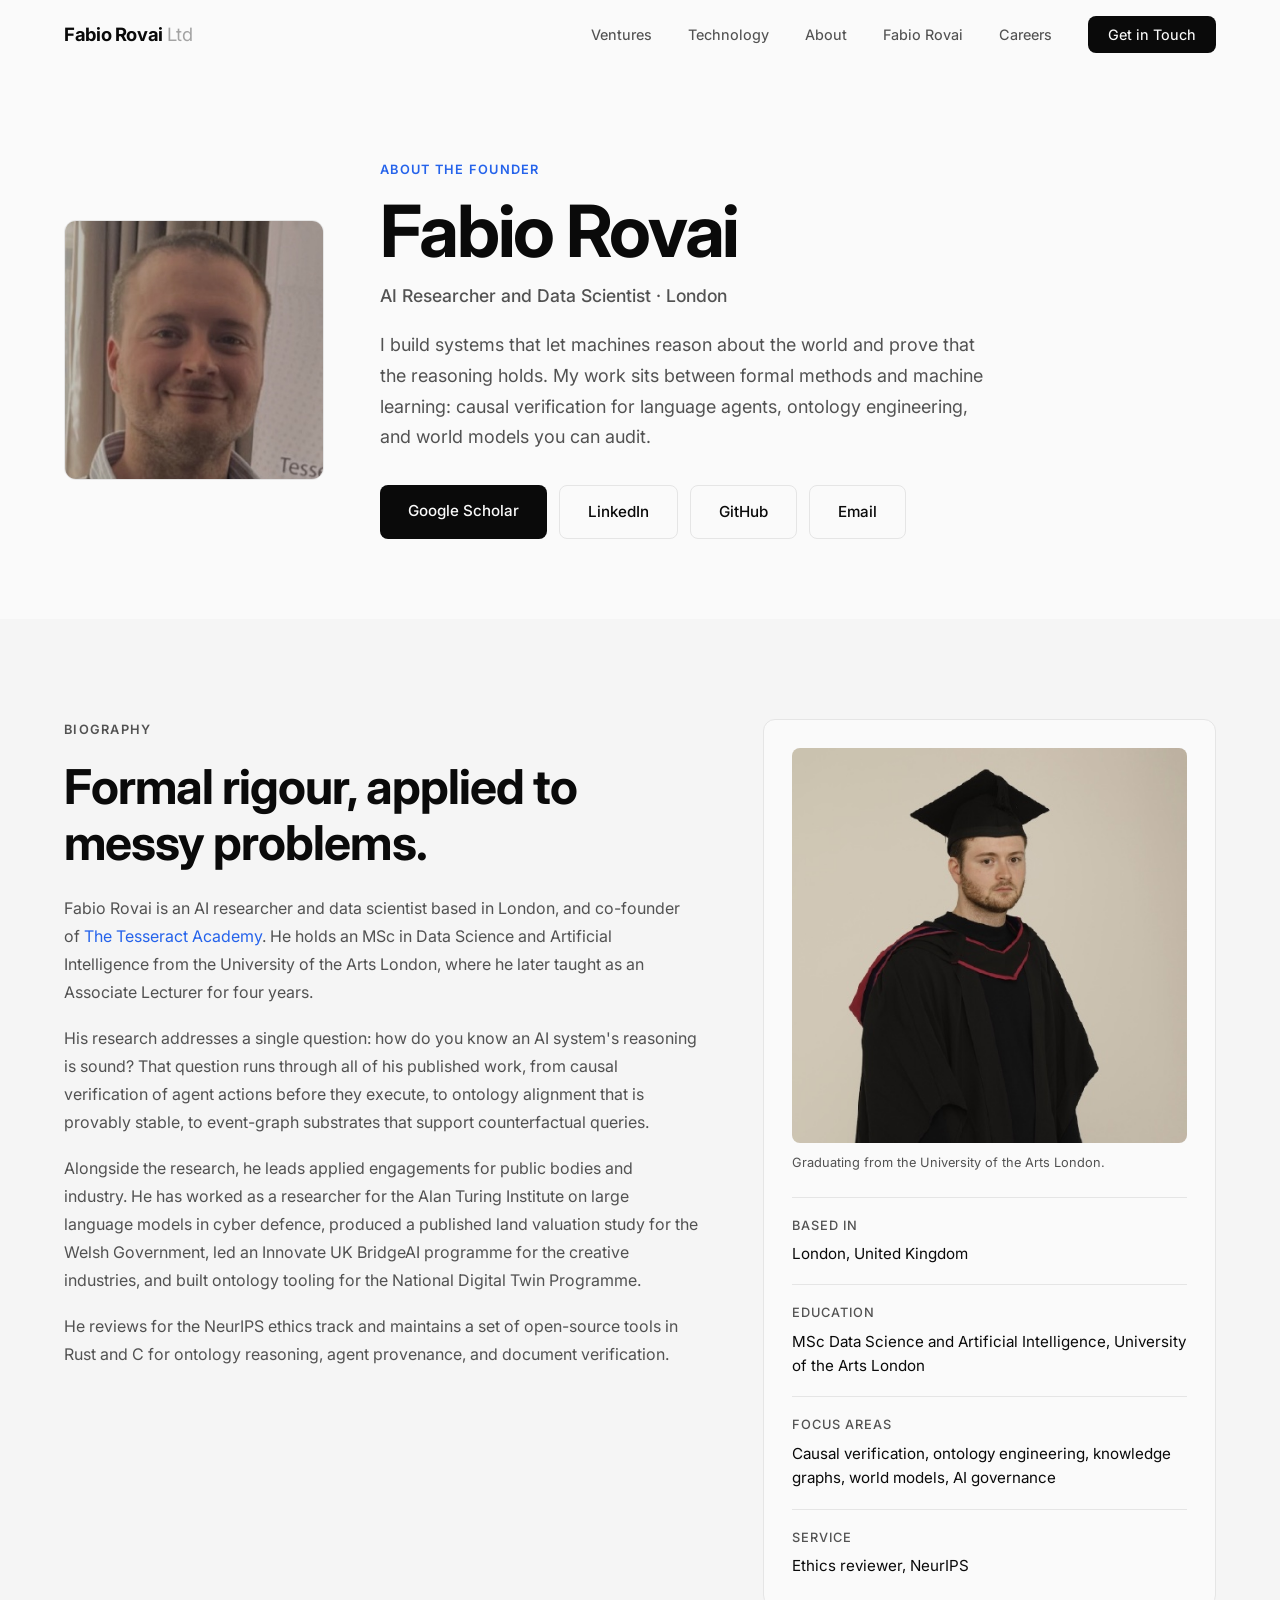
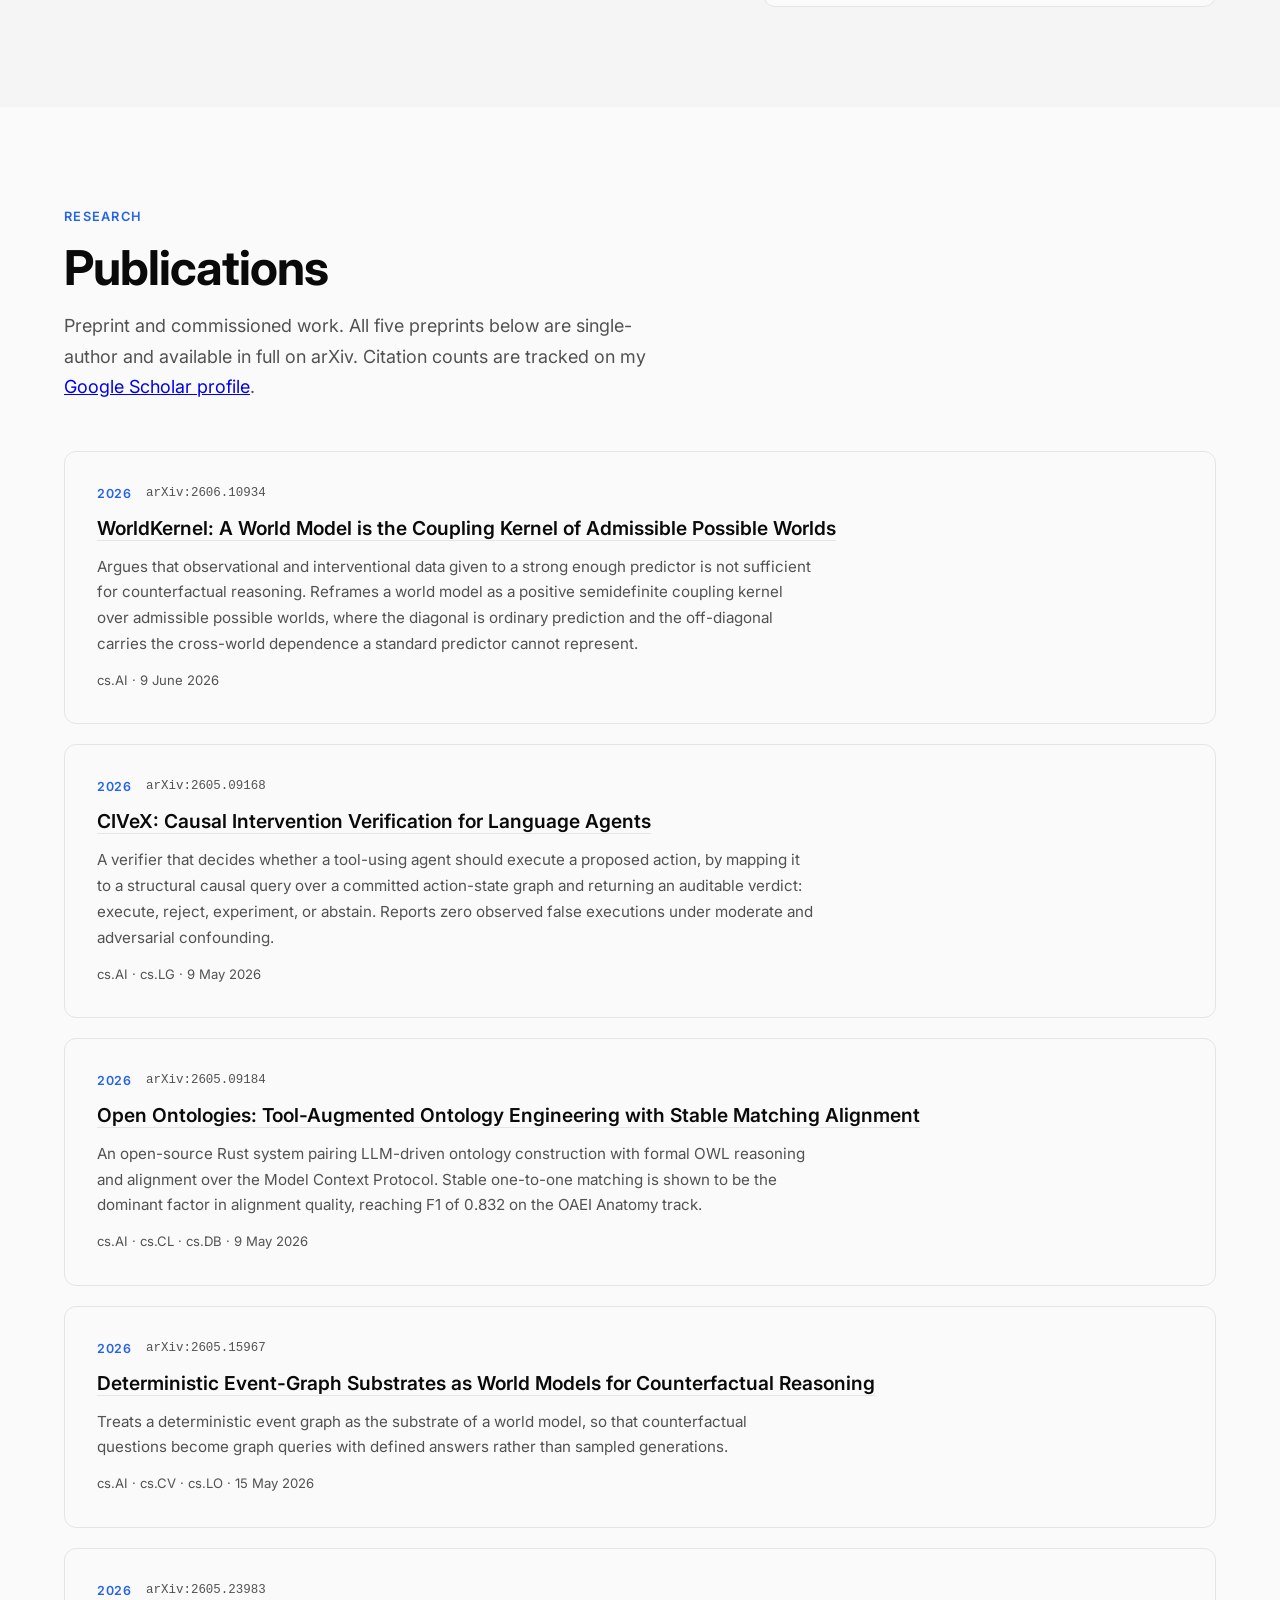
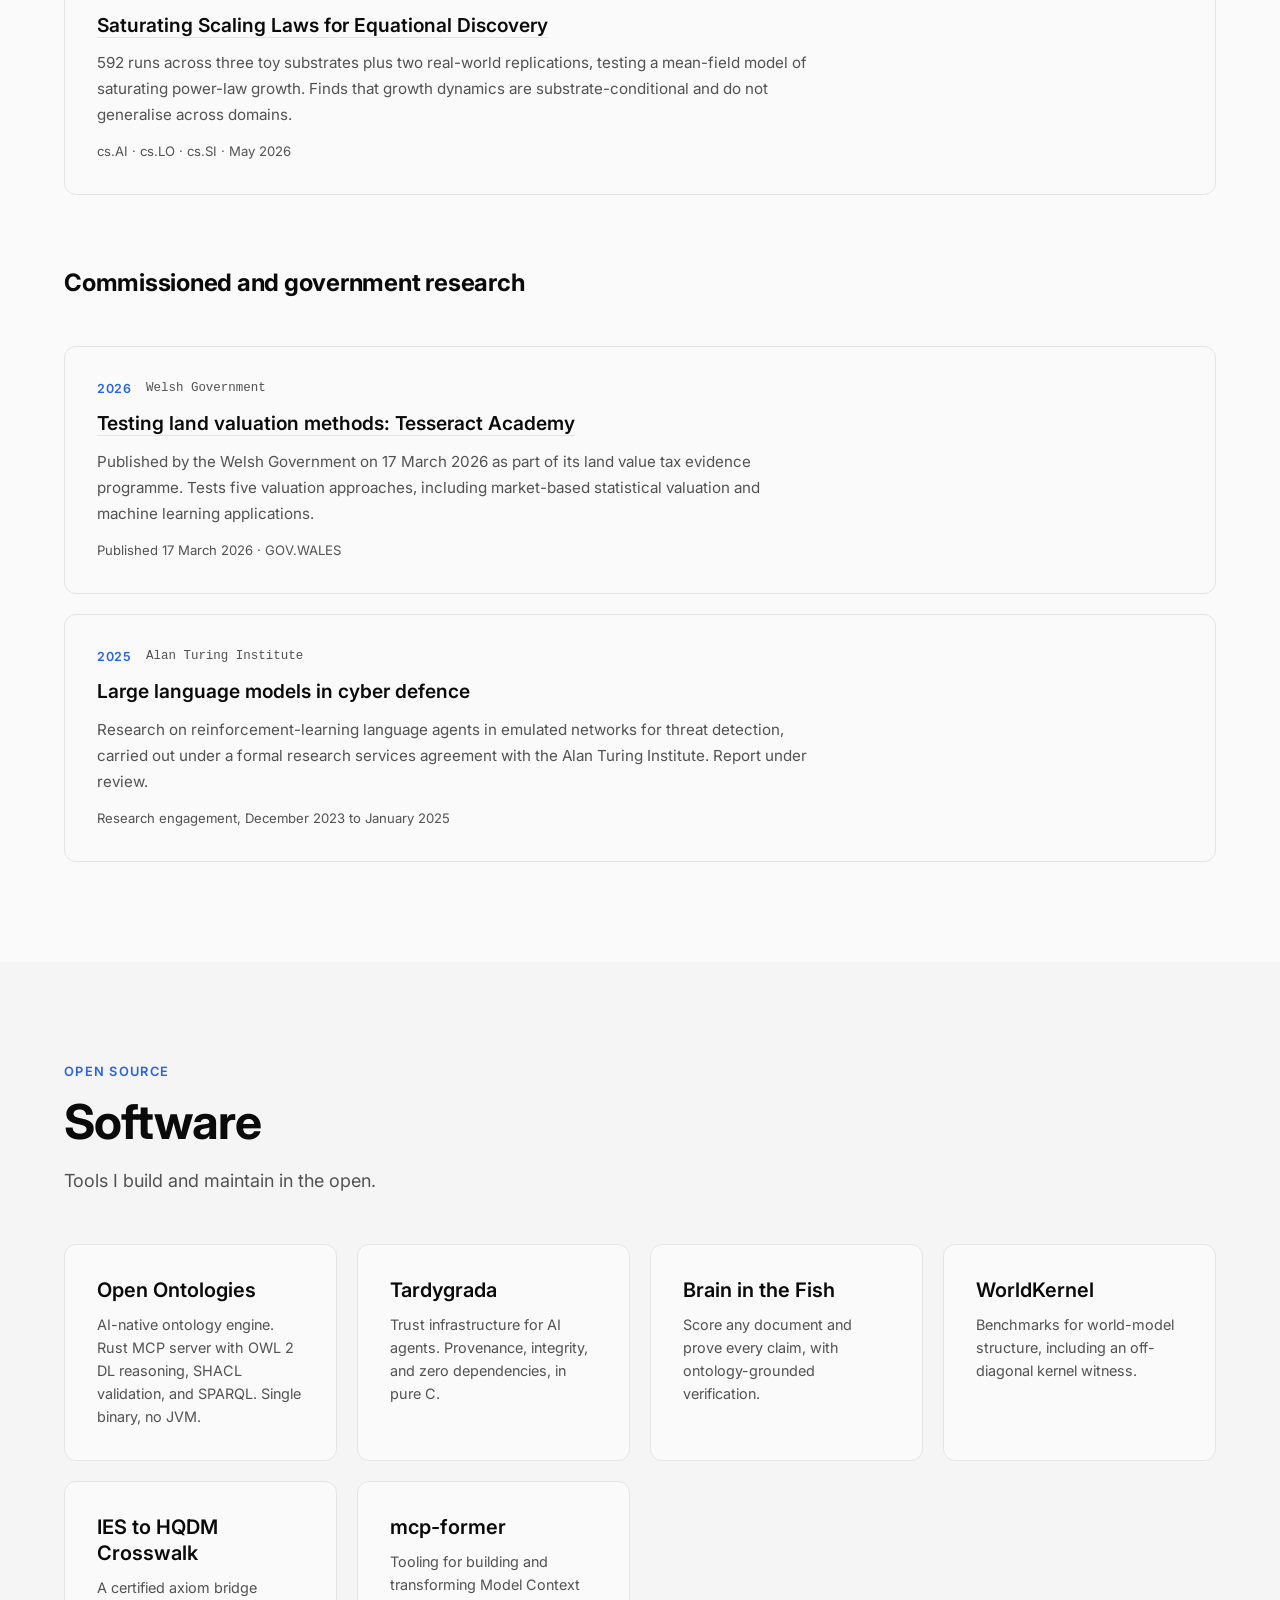
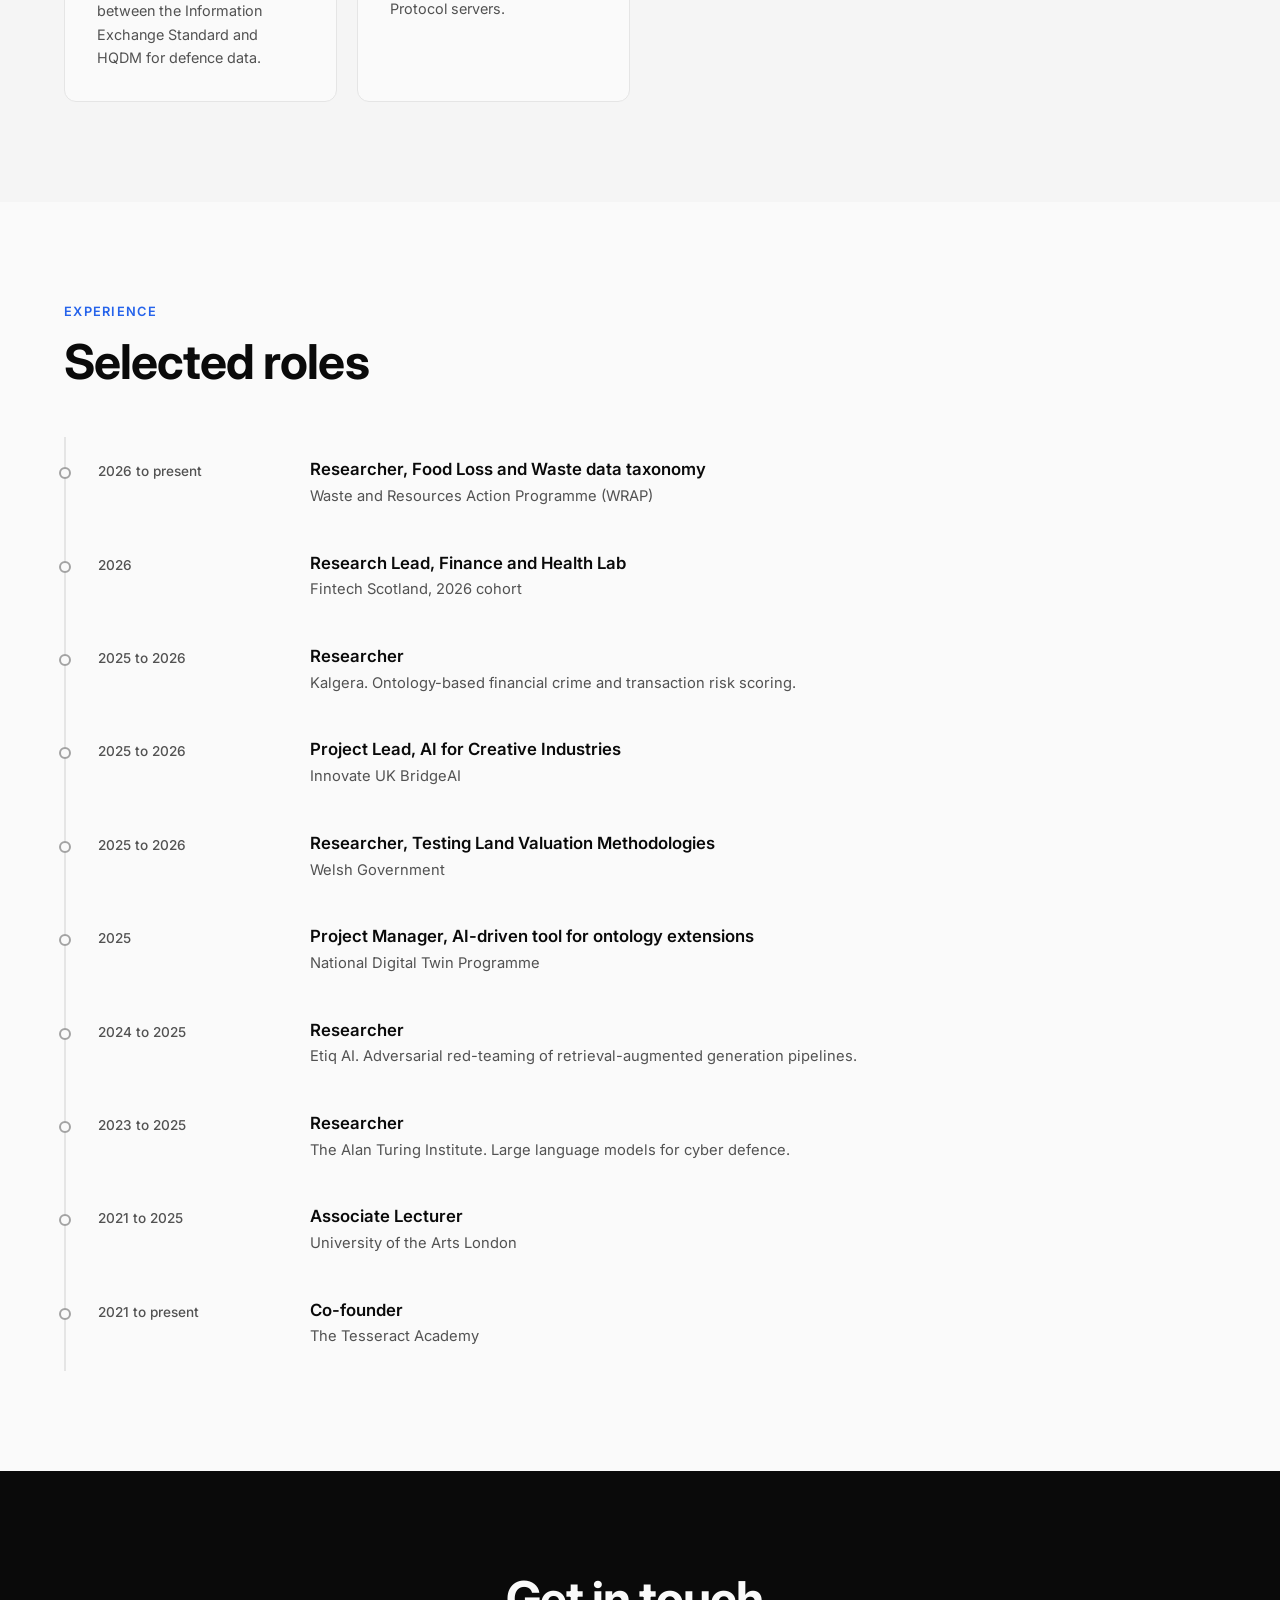
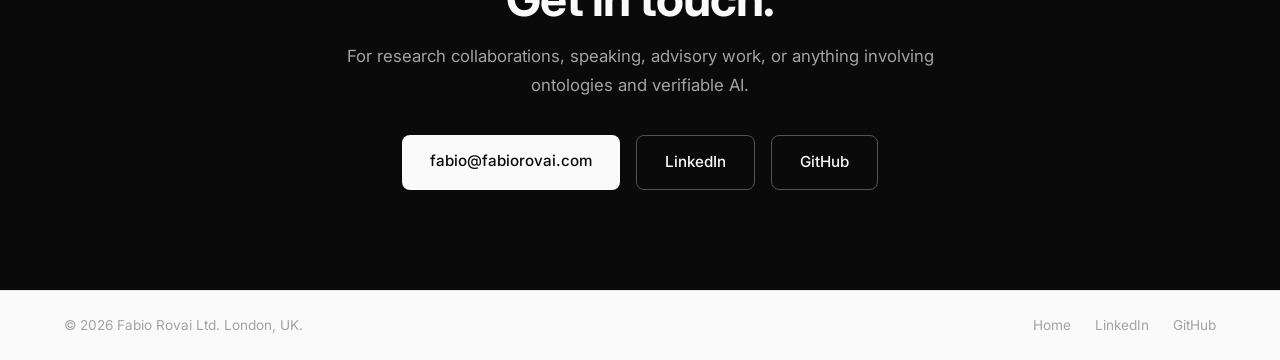
==== commit 92baeb3b: "Add WorldKernel paper and link verified Google Scholar profile Adds arXiv:2606.10934 (WorldKernel, 9" ====
--- a/about/index.html
+++ b/about/index.html
@@ -4,13 +4,13 @@
     <meta charset="UTF-8">
     <meta name="viewport" content="width=device-width, initial-scale=1.0">
     <title>Fabio Rovai | AI Researcher and Data Scientist, London</title>
-    <meta name="description" content="Fabio Rovai is an AI researcher and data scientist in London. Co-founder of The Tesseract Academy, author of four arXiv papers on causal verification, ontology engineering, and world models, and researcher for the Alan Turing Institute and the Welsh Government.">
+    <meta name="description" content="Fabio Rovai is an AI researcher and data scientist in London. Co-founder of The Tesseract Academy, author of five arXiv papers on causal verification, ontology engineering, and world models, and researcher for the Alan Turing Institute and the Welsh Government.">
     <meta name="author" content="Fabio Rovai">
     <link rel="canonical" href="https://fabiorovai.com/about/">
 
     <meta property="og:type" content="profile">
     <meta property="og:title" content="Fabio Rovai | AI Researcher and Data Scientist, London">
-    <meta property="og:description" content="AI researcher and data scientist. Co-founder of The Tesseract Academy. Four arXiv papers on causal verification, ontology engineering, and world models.">
+    <meta property="og:description" content="AI researcher and data scientist. Co-founder of The Tesseract Academy. Five arXiv papers on causal verification, ontology engineering, and world models.">
     <meta property="og:url" content="https://fabiorovai.com/about/">
     <meta property="og:image" content="https://fabiorovai.com/assets/fabio-rovai.jpg">
     <meta property="og:image:alt" content="Portrait photograph of Fabio Rovai">
@@ -19,7 +19,7 @@
 
     <meta name="twitter:card" content="summary_large_image">
     <meta name="twitter:title" content="Fabio Rovai | AI Researcher and Data Scientist, London">
-    <meta name="twitter:description" content="AI researcher and data scientist. Co-founder of The Tesseract Academy. Four arXiv papers on causal verification, ontology engineering, and world models.">
+    <meta name="twitter:description" content="AI researcher and data scientist. Co-founder of The Tesseract Academy. Five arXiv papers on causal verification, ontology engineering, and world models.">
     <meta name="twitter:image" content="https://fabiorovai.com/assets/fabio-rovai.jpg">
 
     <link rel="preconnect" href="https://fonts.googleapis.com">
@@ -91,8 +91,10 @@
           "Rust Programming"
         ],
         "sameAs": [
+          "https://scholar.google.com/citations?user=iERM8-0AAAAJ",
           "https://www.linkedin.com/in/fabiorovai/",
           "https://github.com/fabio-rovai",
+          "https://arxiv.org/abs/2606.10934",
           "https://arxiv.org/abs/2605.09168",
           "https://arxiv.org/abs/2605.09184",
           "https://arxiv.org/abs/2605.15967",
@@ -101,6 +103,14 @@
           "https://find-and-update.company-information.service.gov.uk/company/13809380"
         ],
         "subjectOf": [
+          {
+            "@type": "ScholarlyArticle",
+            "name": "WorldKernel: A World Model is the Coupling Kernel of Admissible Possible Worlds",
+            "author": { "@id": "https://fabiorovai.com/#fabio-rovai" },
+            "datePublished": "2026-06-09",
+            "url": "https://arxiv.org/abs/2606.10934",
+            "identifier": "arXiv:2606.10934"
+          },
           {
             "@type": "ScholarlyArticle",
             "name": "CIVeX: Causal Intervention Verification for Language Agents",
@@ -170,7 +180,8 @@
                 <p class="author-role">AI Researcher and Data Scientist &middot; London</p>
                 <p class="author-lede">I build systems that let machines reason about the world and prove that the reasoning holds. My work sits between formal methods and machine learning: causal verification for language agents, ontology engineering, and world models you can audit.</p>
                 <div class="author-links">
-                    <a href="https://www.linkedin.com/in/fabiorovai/" rel="me noopener" target="_blank" class="btn btn-primary">LinkedIn</a>
+                    <a href="https://scholar.google.com/citations?user=iERM8-0AAAAJ" rel="me noopener" target="_blank" class="btn btn-primary">Google Scholar</a>
+                    <a href="https://www.linkedin.com/in/fabiorovai/" rel="me noopener" target="_blank" class="btn btn-outline">LinkedIn</a>
                     <a href="https://github.com/fabio-rovai" rel="me noopener" target="_blank" class="btn btn-outline">GitHub</a>
                     <a href="mailto:fabio@fabiorovai.com" class="btn btn-outline">Email</a>
                 </div>
@@ -221,9 +232,16 @@
         <div class="container">
             <p class="section-tag">Research</p>
             <h2>Publications</h2>
-            <p class="section-sub">Peer-reviewed and preprint work. All four preprints below are single-author and available in full on arXiv.</p>
+            <p class="section-sub">Preprint and commissioned work. All five preprints below are single-author and available in full on arXiv. Citation counts are tracked on my <a href="https://scholar.google.com/citations?user=iERM8-0AAAAJ" rel="me noopener" target="_blank">Google Scholar profile</a>.</p>
 
             <ol class="pub-list">
+                <li class="pub-item">
+                    <div class="pub-meta"><span class="pub-year">2026</span><span class="pub-venue">arXiv:2606.10934</span></div>
+                    <h3><a href="https://arxiv.org/abs/2606.10934" rel="noopener" target="_blank">WorldKernel: A World Model is the Coupling Kernel of Admissible Possible Worlds</a></h3>
+                    <p>Argues that observational and interventional data given to a strong enough predictor is not sufficient for counterfactual reasoning. Reframes a world model as a positive semidefinite coupling kernel over admissible possible worlds, where the diagonal is ordinary prediction and the off-diagonal carries the cross-world dependence a standard predictor cannot represent.</p>
+                    <p class="pub-tags">cs.AI &middot; 9 June 2026</p>
+                </li>
+
                 <li class="pub-item">
                     <div class="pub-meta"><span class="pub-year">2026</span><span class="pub-venue">arXiv:2605.09168</span></div>
                     <h3><a href="https://arxiv.org/abs/2605.09168" rel="noopener" target="_blank">CIVeX: Causal Intervention Verification for Language Agents</a></h3>
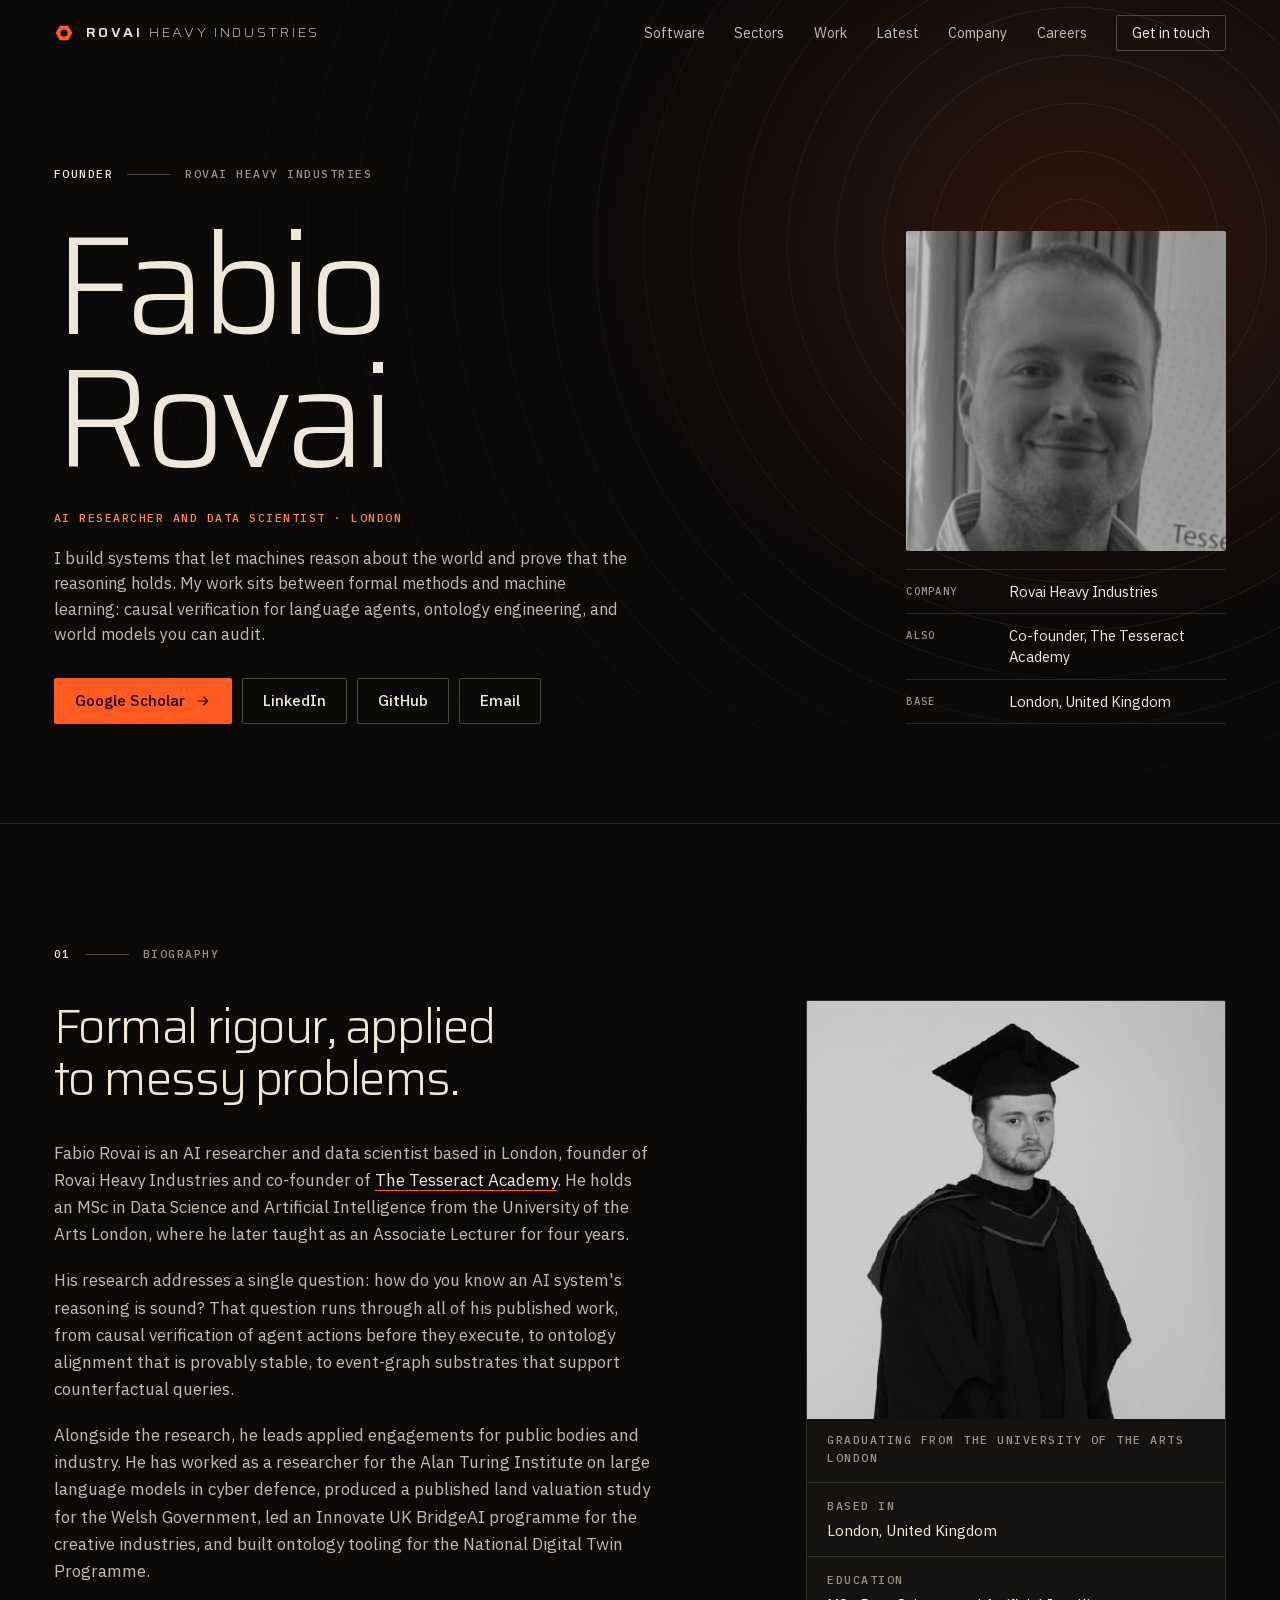
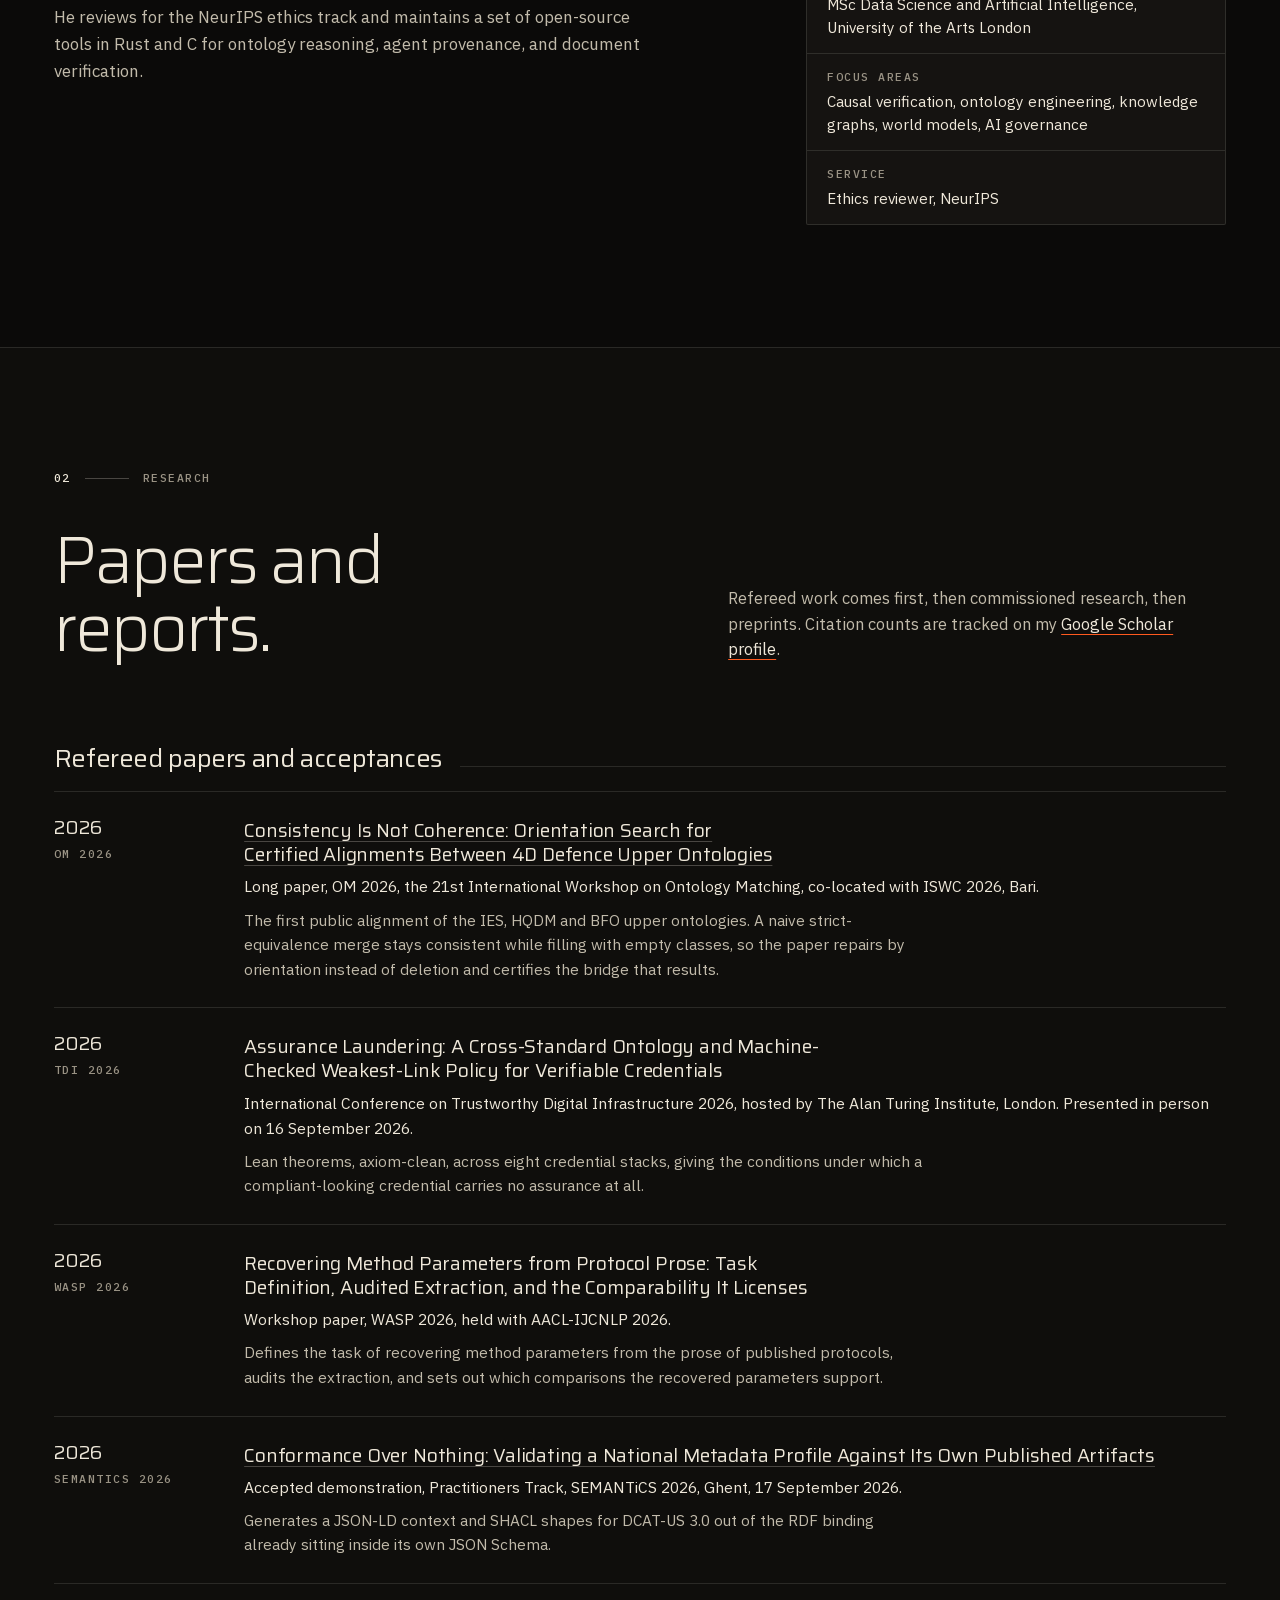
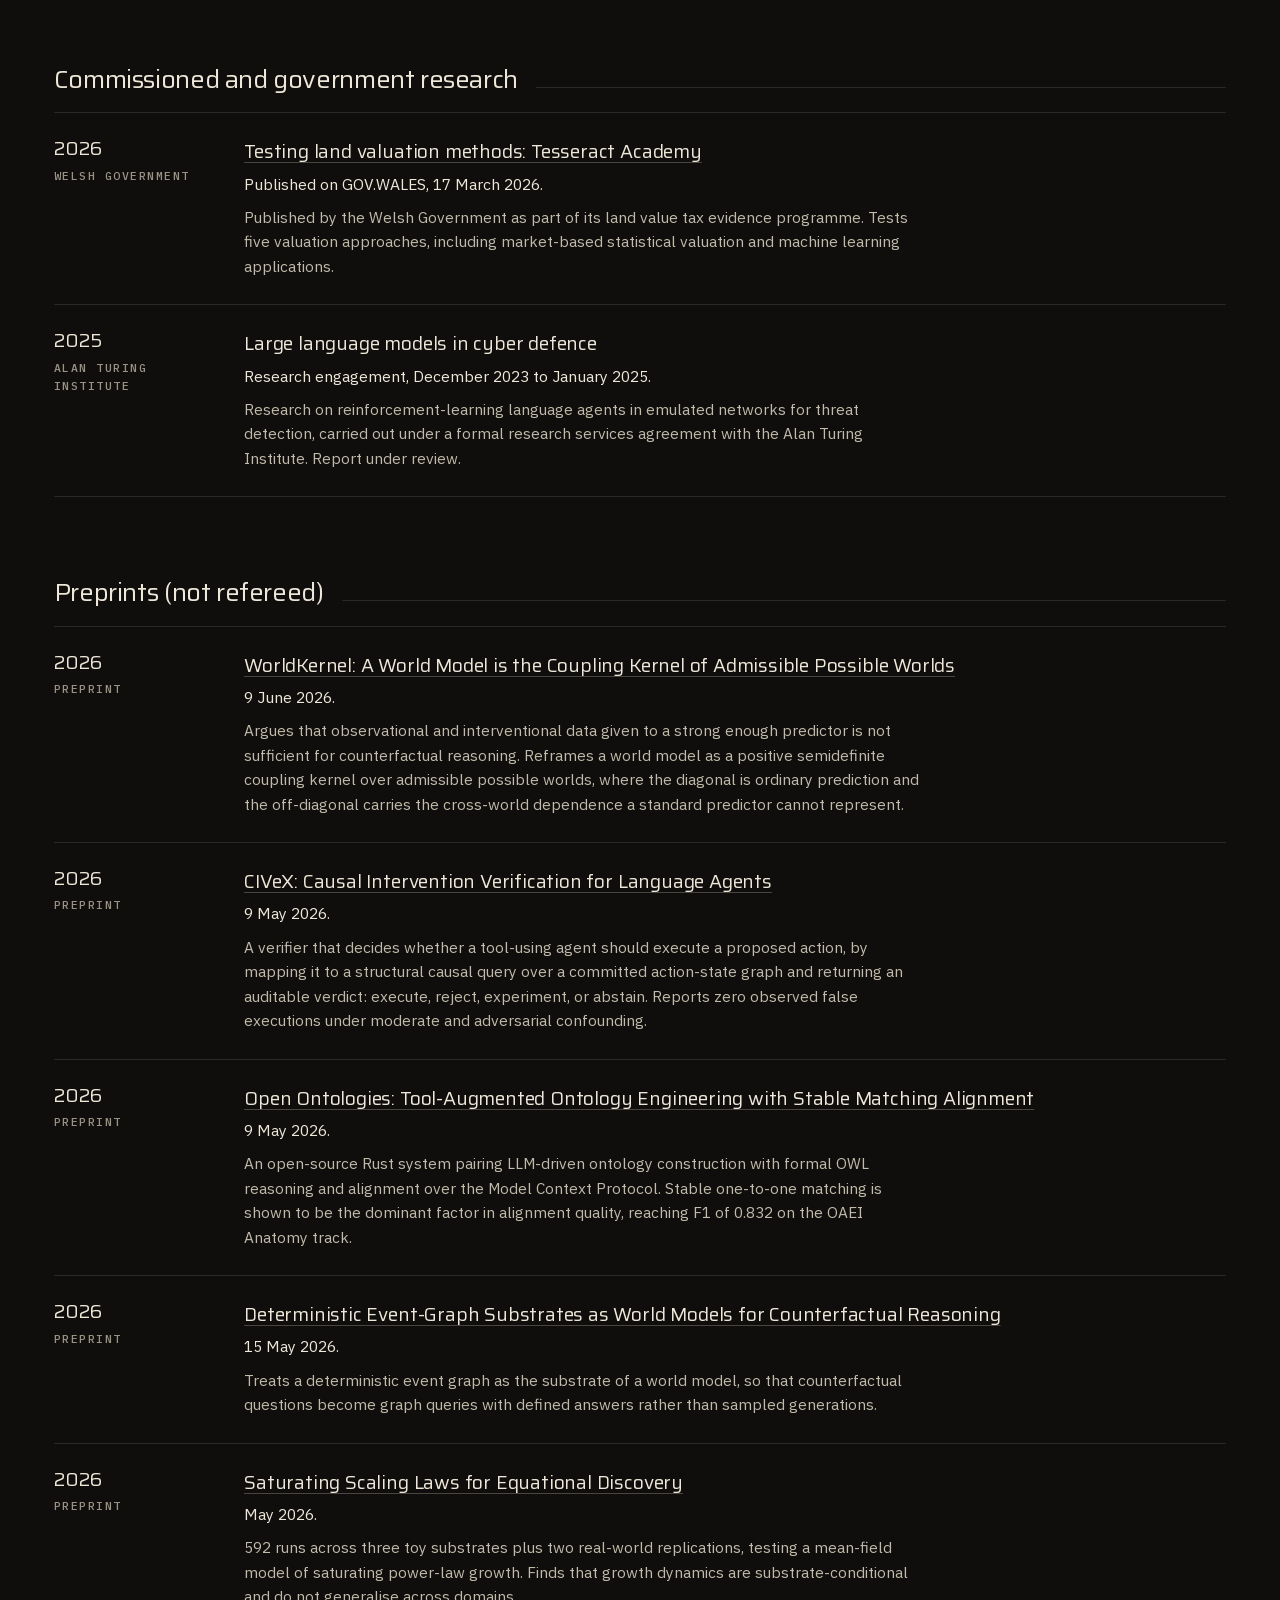
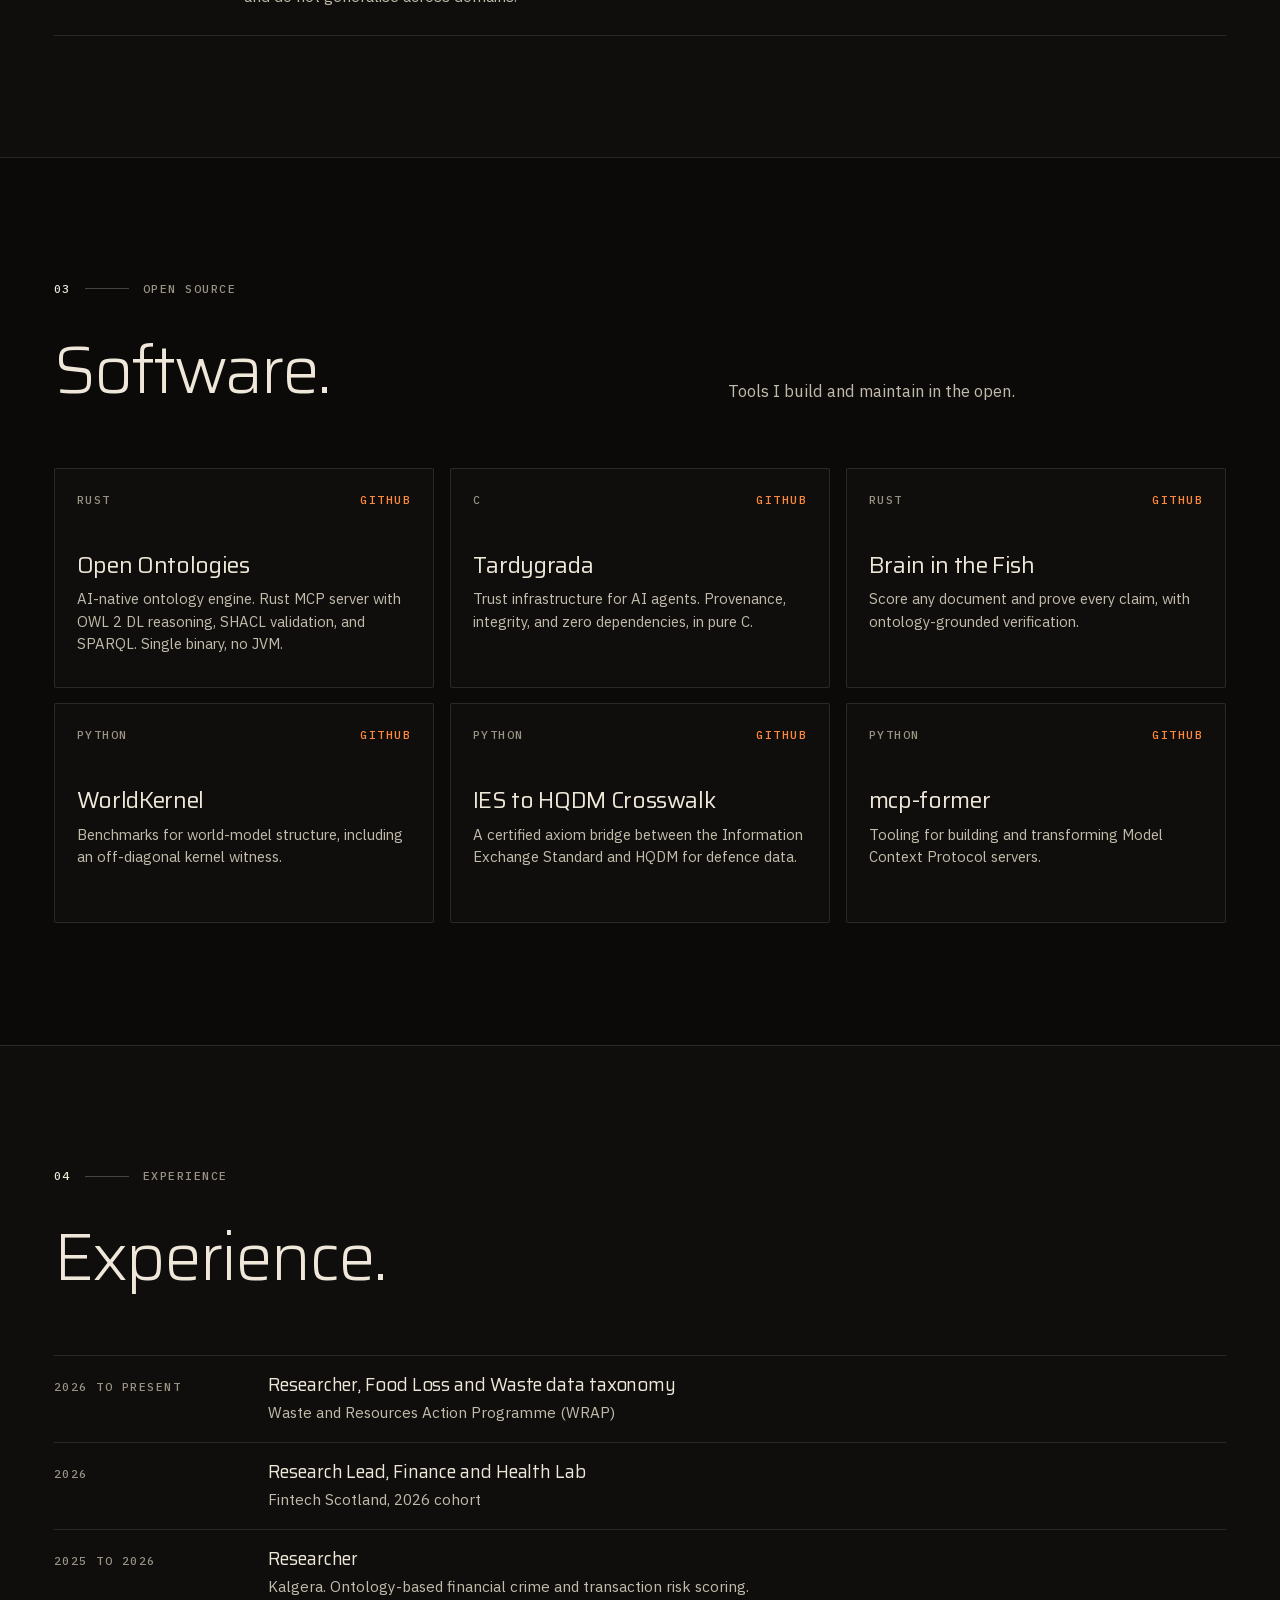
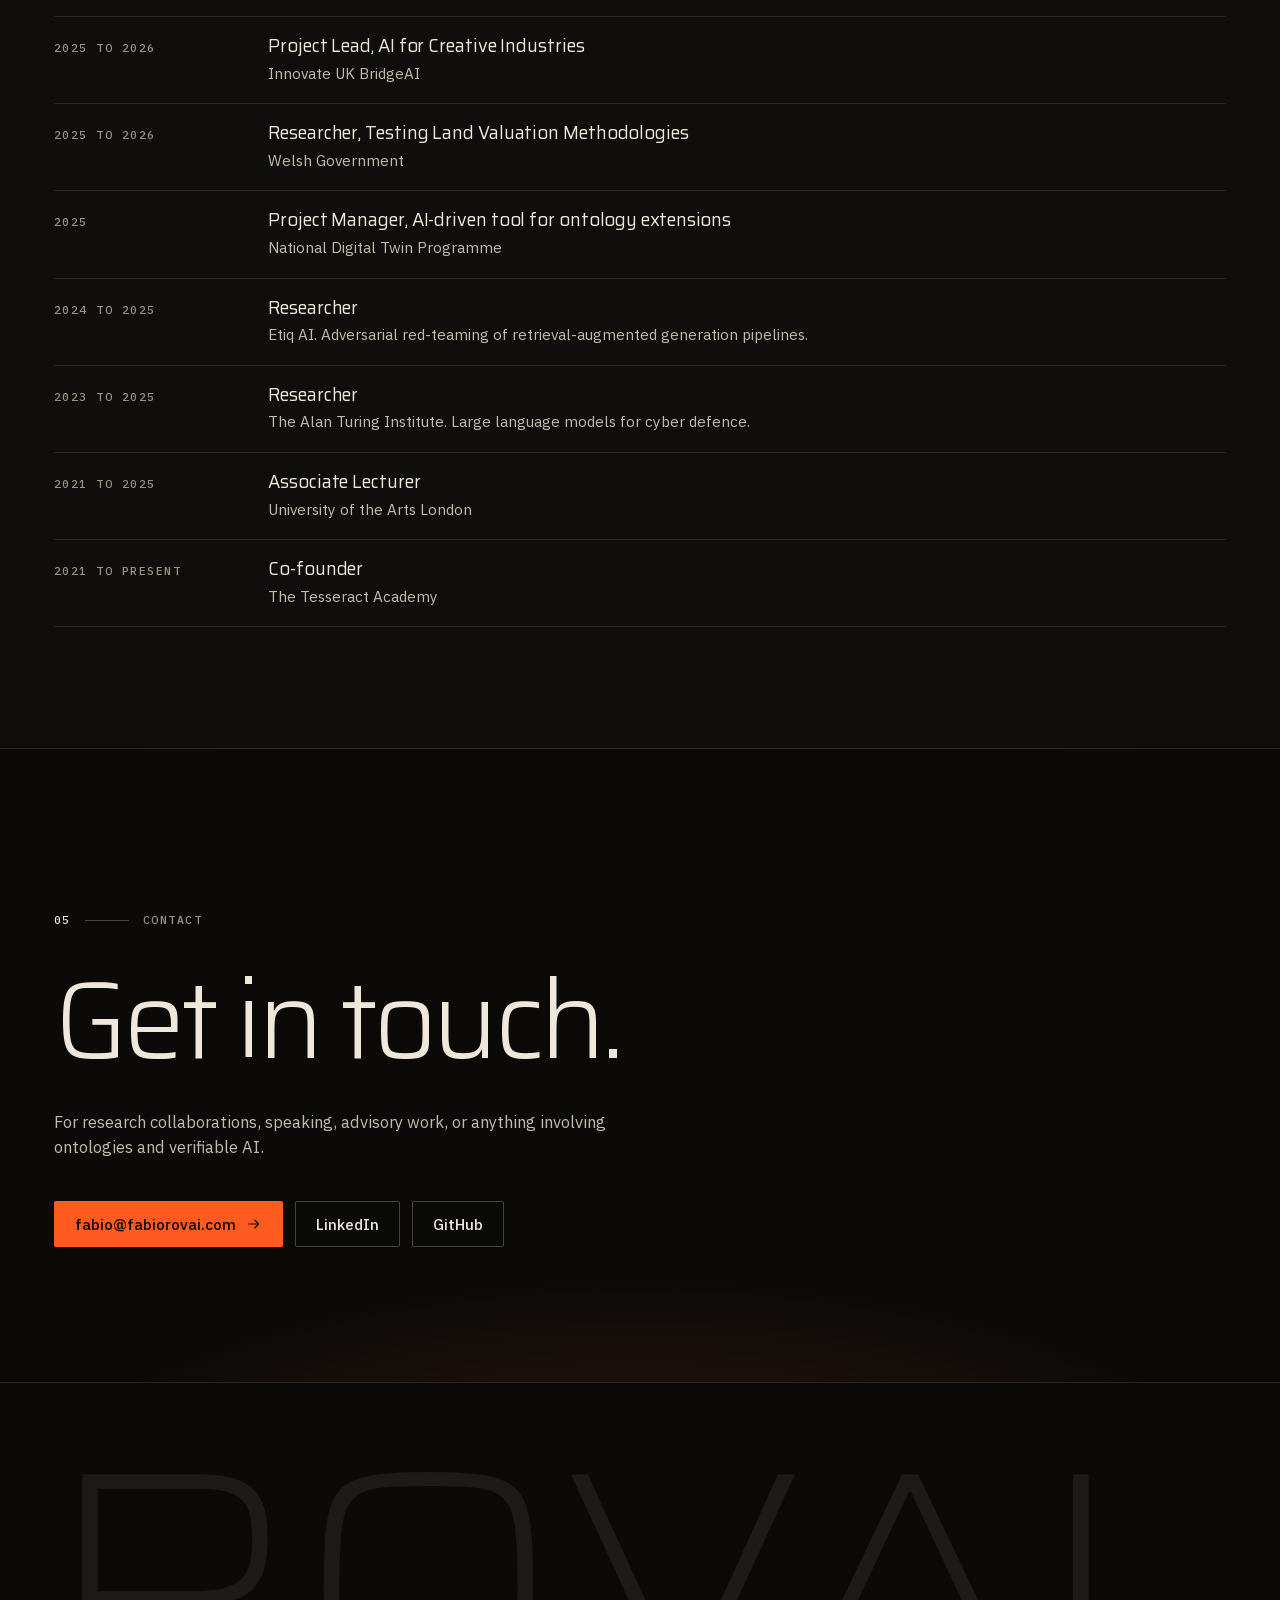
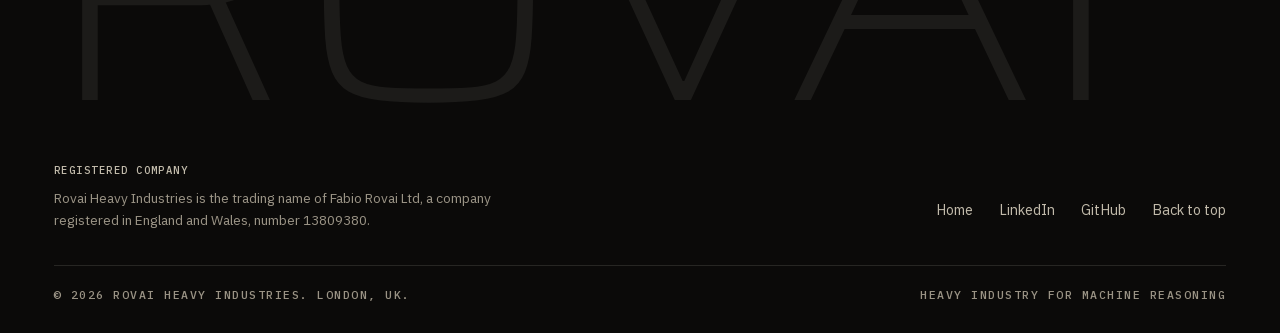
==== commit 8b9a19e8: "Rebrand as Rovai Heavy Industries: new site, software and sector index Co-Authored-By: Claude Fable " ====
--- a/about/index.html
+++ b/about/index.html
@@ -1,16 +1,18 @@
 <!DOCTYPE html>
-<html lang="en">
+<html lang="en-GB">
 <head>
     <meta charset="UTF-8">
-    <meta name="viewport" content="width=device-width, initial-scale=1.0">
+    <meta name="viewport" content="width=device-width, initial-scale=1">
     <title>Fabio Rovai | AI Researcher and Data Scientist, London</title>
-    <meta name="description" content="Fabio Rovai is an AI researcher and data scientist in London. Co-founder of The Tesseract Academy, author of five arXiv papers on causal verification, ontology engineering, and world models, and researcher for the Alan Turing Institute and the Welsh Government.">
+    <meta name="description" content="Fabio Rovai is an AI researcher and data scientist in London. Founder of Rovai Heavy Industries and co-founder of The Tesseract Academy, he works on causal verification, ontology engineering and world models, with research for the Alan Turing Institute and the Welsh Government.">
     <meta name="author" content="Fabio Rovai">
+    <meta name="theme-color" content="#0b0a09">
     <link rel="canonical" href="https://fabiorovai.com/about/">
 
     <meta property="og:type" content="profile">
+    <meta property="og:site_name" content="Rovai Heavy Industries">
     <meta property="og:title" content="Fabio Rovai | AI Researcher and Data Scientist, London">
-    <meta property="og:description" content="AI researcher and data scientist. Co-founder of The Tesseract Academy. Five arXiv papers on causal verification, ontology engineering, and world models.">
+    <meta property="og:description" content="AI researcher and data scientist. Founder of Rovai Heavy Industries, co-founder of The Tesseract Academy. Works on causal verification, ontology engineering and world models.">
     <meta property="og:url" content="https://fabiorovai.com/about/">
     <meta property="og:image" content="https://fabiorovai.com/assets/fabio-rovai.jpg">
     <meta property="og:image:alt" content="Portrait photograph of Fabio Rovai">
@@ -19,22 +21,21 @@
 
     <meta name="twitter:card" content="summary_large_image">
     <meta name="twitter:title" content="Fabio Rovai | AI Researcher and Data Scientist, London">
-    <meta name="twitter:description" content="AI researcher and data scientist. Co-founder of The Tesseract Academy. Five arXiv papers on causal verification, ontology engineering, and world models.">
+    <meta name="twitter:description" content="AI researcher and data scientist. Founder of Rovai Heavy Industries, co-founder of The Tesseract Academy. Works on causal verification, ontology engineering and world models.">
     <meta name="twitter:image" content="https://fabiorovai.com/assets/fabio-rovai.jpg">
 
-    <link rel="preconnect" href="https://fonts.googleapis.com">
-    <link rel="preconnect" href="https://fonts.gstatic.com" crossorigin>
-    <link href="https://fonts.googleapis.com/css2?family=Inter:wght@300;400;500;600;700&display=swap" rel="stylesheet">
     <link rel="icon" href="/favicon.svg" type="image/svg+xml">
-    <link rel="stylesheet" href="../style.css">
-    <link rel="stylesheet" href="author.css">
+    <link rel="preload" href="/assets/fonts/saira-var.woff2" as="font" type="font/woff2" crossorigin>
+    <link rel="preload" href="/assets/fonts/plex-sans-var.woff2" as="font" type="font/woff2" crossorigin>
+    <link rel="stylesheet" href="/assets/rovai.css">
+    <script>document.documentElement.classList.add('js');</script>
 
     <script type="application/ld+json">
     {
       "@context": "https://schema.org",
       "@type": "ProfilePage",
       "url": "https://fabiorovai.com/about/",
-      "dateModified": "2026-07-28",
+      "dateModified": "2026-11-24",
       "mainEntity": {
         "@type": "Person",
         "@id": "https://fabiorovai.com/#fabio-rovai",
@@ -74,7 +75,8 @@
           },
           {
             "@type": "Organization",
-            "name": "Fabio Rovai Ltd",
+            "@id": "https://fabiorovai.com/#organization",
+            "name": "Rovai Heavy Industries",
             "url": "https://fabiorovai.com/"
           }
         ],
@@ -148,298 +150,296 @@
     }
     </script>
 </head>
-<body>
-
-    <nav class="nav">
-        <div class="nav-inner">
-            <a href="/" class="nav-logo">Fabio Rovai <span>Ltd</span></a>
-            <button class="nav-toggle" aria-label="Menu" aria-expanded="false">
-                <span></span><span></span><span></span>
-            </button>
-            <ul class="nav-links">
-                <li><a href="/#ventures">Ventures</a></li>
-                <li><a href="/#technology">Technology</a></li>
-                <li><a href="/#about">About</a></li>
-                <li><a href="/about/" aria-current="page">Fabio Rovai</a></li>
-                <li><a href="/#careers">Careers</a></li>
-                <li><a href="/#contact" class="nav-cta">Get in Touch</a></li>
-            </ul>
+<body class="page-file">
+
+    <a class="skip" href="#main">Skip to content</a>
+
+    <header class="nav" id="nav">
+        <div class="nav-bar">
+            <a class="brand" href="/" aria-label="Rovai Heavy Industries, home">
+                <svg class="brand-nut" viewBox="0 0 24 24" aria-hidden="true"><path fill="currentColor" fill-rule="evenodd" d="M22 12l-5 8.66H7L2 12l5-8.66h10zM12 7.8a4.2 4.2 0 1 0 0 8.4 4.2 4.2 0 0 0 0-8.4z"/></svg>
+                <span class="brand-name">Rovai <span>Heavy Industries</span></span>
+            </a>
+            <nav aria-label="Primary">
+                <ul class="nav-links" id="nav-links">
+                    <li><a href="/#software">Software</a></li>
+                    <li><a href="/#sectors">Sectors</a></li>
+                    <li><a href="/#work">Work</a></li>
+                    <li><a href="/#latest">Latest</a></li>
+                    <li><a href="/#company">Company</a></li>
+                    <li><a href="/#careers">Careers</a></li>
+                    <li><a href="/#contact" class="nav-cta">Get in touch</a></li>
+                </ul>
+            </nav>
+            <button class="nav-toggle" type="button" aria-label="Menu" aria-expanded="false" aria-controls="nav-links"><i></i><i></i></button>
         </div>
-    </nav>
-
-    <header class="author-hero">
-        <div class="container author-hero-inner">
-            <div class="author-portrait">
-                <img src="../assets/fabio-rovai.jpg"
-                     alt="Portrait photograph of Fabio Rovai, AI researcher and data scientist"
-                     width="460" height="460" fetchpriority="high">
-            </div>
-            <div class="author-intro">
-                <p class="section-tag">About the founder</p>
-                <h1>Fabio Rovai</h1>
-                <p class="author-role">AI Researcher and Data Scientist &middot; London</p>
-                <p class="author-lede">I build systems that let machines reason about the world and prove that the reasoning holds. My work sits between formal methods and machine learning: causal verification for language agents, ontology engineering, and world models you can audit.</p>
-                <div class="author-links">
-                    <a href="https://scholar.google.com/citations?user=iERM8-0AAAAJ" rel="me noopener" target="_blank" class="btn btn-primary">Google Scholar</a>
-                    <a href="https://www.linkedin.com/in/fabiorovai/" rel="me noopener" target="_blank" class="btn btn-outline">LinkedIn</a>
-                    <a href="https://github.com/fabio-rovai" rel="me noopener" target="_blank" class="btn btn-outline">GitHub</a>
-                    <a href="mailto:fabio@fabiorovai.com" class="btn btn-outline">Email</a>
+        <div class="nav-progress" aria-hidden="true"></div>
+    </header>
+
+    <main id="main">
+
+        <section class="file-hero" data-field data-fx="0.84" data-fy="0.3">
+            <canvas class="hero-gl" aria-hidden="true"></canvas>
+            <div class="wrap file-grid">
+                <div>
+                    <p class="bay-rule mono"><b>Founder</b><i></i>Rovai Heavy Industries</p>
+                    <h1 class="display">Fabio<br>Rovai</h1>
+                    <p class="file-role mono">AI Researcher and Data Scientist &middot; London</p>
+                    <p class="lede">I build systems that let machines reason about the world and prove that the reasoning holds. My work sits between formal methods and machine learning: causal verification for language agents, ontology engineering, and world models you can audit.</p>
+                    <div class="file-links">
+                        <a href="https://scholar.google.com/citations?user=iERM8-0AAAAJ" rel="me noopener" target="_blank" class="btn btn-molten">Google Scholar <svg viewBox="0 0 24 24" fill="none" stroke="currentColor" stroke-linecap="round" stroke-linejoin="round" aria-hidden="true"><path d="M4 12h15M13 6l6 6-6 6"/></svg></a>
+                        <a href="https://www.linkedin.com/in/fabiorovai/" rel="me noopener" target="_blank" class="btn btn-steel">LinkedIn</a>
+                        <a href="https://github.com/fabio-rovai" rel="me noopener" target="_blank" class="btn btn-steel">GitHub</a>
+                        <a href="mailto:fabio@fabiorovai.com" class="btn btn-steel">Email</a>
+                    </div>
                 </div>
-            </div>
-        </div>
-    </header>
-
-    <section class="section author-bio">
-        <div class="container">
-            <div class="bio-grid">
-                <div class="bio-body">
-                    <p class="section-tag">Biography</p>
-                    <h2>Formal rigour, applied to messy problems.</h2>
-                    <p>Fabio Rovai is an AI researcher and data scientist based in London, and co-founder of <a href="https://tesseract.academy/" rel="noopener" target="_blank">The Tesseract Academy</a>. He holds an MSc in Data Science and Artificial Intelligence from the University of the Arts London, where he later taught as an Associate Lecturer for four years.</p>
-                    <p>His research addresses a single question: how do you know an AI system's reasoning is sound? That question runs through all of his published work, from causal verification of agent actions before they execute, to ontology alignment that is provably stable, to event-graph substrates that support counterfactual queries.</p>
-                    <p>Alongside the research, he leads applied engagements for public bodies and industry. He has worked as a researcher for the Alan Turing Institute on large language models in cyber defence, produced a published land valuation study for the Welsh Government, led an Innovate UK BridgeAI programme for the creative industries, and built ontology tooling for the National Digital Twin Programme.</p>
-                    <p>He reviews for the NeurIPS ethics track and maintains a set of open-source tools in Rust and C for ontology reasoning, agent provenance, and document verification.</p>
+                <aside class="portrait" aria-label="At a glance">
+                    <img src="/assets/fabio-rovai.jpg" alt="Portrait photograph of Fabio Rovai, AI researcher and data scientist" width="460" height="460" fetchpriority="high">
+                    <dl class="facts-list">
+                        <div><dt>Company</dt><dd>Rovai Heavy Industries</dd></div>
+                        <div><dt>Also</dt><dd>Co-founder, The Tesseract Academy</dd></div>
+                        <div><dt>Base</dt><dd>London, United Kingdom</dd></div>
+                    </dl>
+                </aside>
+            </div>
+        </section>
+
+        <section class="bay" id="biography">
+            <div class="wrap">
+                <p class="bay-rule mono"><b>01</b><i></i>Biography</p>
+                <div class="split">
+                    <div class="prose">
+                        <h2 class="display sm reveal">Formal rigour, applied to messy problems.</h2>
+                        <p class="reveal">Fabio Rovai is an AI researcher and data scientist based in London, founder of Rovai Heavy Industries and co-founder of <a href="https://tesseract.academy/" rel="noopener" target="_blank">The Tesseract Academy</a>. He holds an MSc in Data Science and Artificial Intelligence from the University of the Arts London, where he later taught as an Associate Lecturer for four years.</p>
+                        <p class="reveal">His research addresses a single question: how do you know an AI system's reasoning is sound? That question runs through all of his published work, from causal verification of agent actions before they execute, to ontology alignment that is provably stable, to event-graph substrates that support counterfactual queries.</p>
+                        <p class="reveal">Alongside the research, he leads applied engagements for public bodies and industry. He has worked as a researcher for the Alan Turing Institute on large language models in cyber defence, produced a published land valuation study for the Welsh Government, led an Innovate UK BridgeAI programme for the creative industries, and built ontology tooling for the National Digital Twin Programme.</p>
+                        <p class="reveal">He reviews for the NeurIPS ethics track and maintains a set of open-source tools in Rust and C for ontology reasoning, agent provenance, and document verification.</p>
+                    </div>
+                    <aside class="facts reveal" aria-label="Key facts">
+                        <figure>
+                            <img src="/assets/fabio-rovai-graduation.jpg" alt="Fabio Rovai in academic cap and gown at his University of the Arts London graduation" width="460" height="460" loading="lazy">
+                            <figcaption class="mono">Graduating from the University of the Arts London</figcaption>
+                        </figure>
+                        <dl>
+                            <div><dt class="mono">Based in</dt><dd>London, United Kingdom</dd></div>
+                            <div><dt class="mono">Education</dt><dd>MSc Data Science and Artificial Intelligence, University of the Arts London</dd></div>
+                            <div><dt class="mono">Focus areas</dt><dd>Causal verification, ontology engineering, knowledge graphs, world models, AI governance</dd></div>
+                            <div><dt class="mono">Service</dt><dd>Ethics reviewer, NeurIPS</dd></div>
+                        </dl>
+                    </aside>
                 </div>
-                <aside class="bio-facts">
-                    <figure class="bio-photo">
-                        <img src="../assets/fabio-rovai-graduation.jpg"
-                             alt="Fabio Rovai in academic cap and gown at his University of the Arts London graduation"
-                             width="460" height="460" loading="lazy">
-                        <figcaption>Graduating from the University of the Arts London.</figcaption>
-                    </figure>
-                    <div class="bio-fact">
-                        <h4>Based in</h4>
-                        <p>London, United Kingdom</p>
-                    </div>
-                    <div class="bio-fact">
-                        <h4>Education</h4>
-                        <p>MSc Data Science and Artificial Intelligence, University of the Arts London</p>
-                    </div>
-                    <div class="bio-fact">
-                        <h4>Focus areas</h4>
-                        <p>Causal verification, ontology engineering, knowledge graphs, world models, AI governance</p>
-                    </div>
-                    <div class="bio-fact">
-                        <h4>Service</h4>
-                        <p>Ethics reviewer, NeurIPS</p>
-                    </div>
-                </aside>
-            </div>
-        </div>
-    </section>
-
-    <section id="publications" class="section author-pubs">
-        <div class="container">
-            <p class="section-tag">Research</p>
-            <h2>Publications</h2>
-            <p class="section-sub">Preprint and commissioned work. All five preprints below are single-author and available in full on arXiv. Citation counts are tracked on my <a href="https://scholar.google.com/citations?user=iERM8-0AAAAJ" rel="me noopener" target="_blank">Google Scholar profile</a>.</p>
-
-            <ol class="pub-list">
-                <li class="pub-item">
-                    <div class="pub-meta"><span class="pub-year">2026</span><span class="pub-venue">arXiv:2606.10934</span></div>
-                    <h3><a href="https://arxiv.org/abs/2606.10934" rel="noopener" target="_blank">WorldKernel: A World Model is the Coupling Kernel of Admissible Possible Worlds</a></h3>
-                    <p>Argues that observational and interventional data given to a strong enough predictor is not sufficient for counterfactual reasoning. Reframes a world model as a positive semidefinite coupling kernel over admissible possible worlds, where the diagonal is ordinary prediction and the off-diagonal carries the cross-world dependence a standard predictor cannot represent.</p>
-                    <p class="pub-tags">cs.AI &middot; 9 June 2026</p>
-                </li>
-
-                <li class="pub-item">
-                    <div class="pub-meta"><span class="pub-year">2026</span><span class="pub-venue">arXiv:2605.09168</span></div>
-                    <h3><a href="https://arxiv.org/abs/2605.09168" rel="noopener" target="_blank">CIVeX: Causal Intervention Verification for Language Agents</a></h3>
-                    <p>A verifier that decides whether a tool-using agent should execute a proposed action, by mapping it to a structural causal query over a committed action-state graph and returning an auditable verdict: execute, reject, experiment, or abstain. Reports zero observed false executions under moderate and adversarial confounding.</p>
-                    <p class="pub-tags">cs.AI &middot; cs.LG &middot; 9 May 2026</p>
-                </li>
-
-                <li class="pub-item">
-                    <div class="pub-meta"><span class="pub-year">2026</span><span class="pub-venue">arXiv:2605.09184</span></div>
-                    <h3><a href="https://arxiv.org/abs/2605.09184" rel="noopener" target="_blank">Open Ontologies: Tool-Augmented Ontology Engineering with Stable Matching Alignment</a></h3>
-                    <p>An open-source Rust system pairing LLM-driven ontology construction with formal OWL reasoning and alignment over the Model Context Protocol. Stable one-to-one matching is shown to be the dominant factor in alignment quality, reaching F1 of 0.832 on the OAEI Anatomy track.</p>
-                    <p class="pub-tags">cs.AI &middot; cs.CL &middot; cs.DB &middot; 9 May 2026</p>
-                </li>
-
-                <li class="pub-item">
-                    <div class="pub-meta"><span class="pub-year">2026</span><span class="pub-venue">arXiv:2605.15967</span></div>
-                    <h3><a href="https://arxiv.org/abs/2605.15967" rel="noopener" target="_blank">Deterministic Event-Graph Substrates as World Models for Counterfactual Reasoning</a></h3>
-                    <p>Treats a deterministic event graph as the substrate of a world model, so that counterfactual questions become graph queries with defined answers rather than sampled generations.</p>
-                    <p class="pub-tags">cs.AI &middot; cs.CV &middot; cs.LO &middot; 15 May 2026</p>
-                </li>
-
-                <li class="pub-item">
-                    <div class="pub-meta"><span class="pub-year">2026</span><span class="pub-venue">arXiv:2605.23983</span></div>
-                    <h3><a href="https://arxiv.org/abs/2605.23983" rel="noopener" target="_blank">Saturating Scaling Laws for Equational Discovery</a></h3>
-                    <p>592 runs across three toy substrates plus two real-world replications, testing a mean-field model of saturating power-law growth. Finds that growth dynamics are substrate-conditional and do not generalise across domains.</p>
-                    <p class="pub-tags">cs.AI &middot; cs.LO &middot; cs.SI &middot; May 2026</p>
-                </li>
-            </ol>
-
-            <h3 class="pub-subhead">Commissioned and government research</h3>
-            <ol class="pub-list">
-                <li class="pub-item">
-                    <div class="pub-meta"><span class="pub-year">2026</span><span class="pub-venue">Welsh Government</span></div>
-                    <h3><a href="https://www.gov.wales/testing-land-valuation-methods-tesseract-academy" rel="noopener" target="_blank">Testing land valuation methods: Tesseract Academy</a></h3>
-                    <p>Published by the Welsh Government on 17 March 2026 as part of its land value tax evidence programme. Tests five valuation approaches, including market-based statistical valuation and machine learning applications.</p>
-                    <p class="pub-tags">Published 17 March 2026 &middot; GOV.WALES</p>
-                </li>
-                <li class="pub-item">
-                    <div class="pub-meta"><span class="pub-year">2025</span><span class="pub-venue">Alan Turing Institute</span></div>
-                    <h3>Large language models in cyber defence</h3>
-                    <p>Research on reinforcement-learning language agents in emulated networks for threat detection, carried out under a formal research services agreement with the Alan Turing Institute. Report under review.</p>
-                    <p class="pub-tags">Research engagement, December 2023 to January 2025</p>
-                </li>
-            </ol>
-        </div>
-    </section>
-
-    <section id="software" class="section author-software">
-        <div class="container">
-            <p class="section-tag">Open source</p>
-            <h2>Software</h2>
-            <p class="section-sub">Tools I build and maintain in the open.</p>
-            <div class="tech-grid">
-                <a href="https://github.com/fabio-rovai/open-ontologies" rel="noopener" target="_blank" class="tech-card">
-                    <h3>Open Ontologies</h3>
-                    <p>AI-native ontology engine. Rust MCP server with OWL 2 DL reasoning, SHACL validation, and SPARQL. Single binary, no JVM.</p>
-                </a>
-                <a href="https://github.com/fabio-rovai/tardygrada" rel="noopener" target="_blank" class="tech-card">
-                    <h3>Tardygrada</h3>
-                    <p>Trust infrastructure for AI agents. Provenance, integrity, and zero dependencies, in pure C.</p>
-                </a>
-                <a href="https://github.com/fabio-rovai/brain-in-the-fish" rel="noopener" target="_blank" class="tech-card">
-                    <h3>Brain in the Fish</h3>
-                    <p>Score any document and prove every claim, with ontology-grounded verification.</p>
-                </a>
-                <a href="https://github.com/fabio-rovai/worldkernel" rel="noopener" target="_blank" class="tech-card">
-                    <h3>WorldKernel</h3>
-                    <p>Benchmarks for world-model structure, including an off-diagonal kernel witness.</p>
-                </a>
-                <a href="https://github.com/fabio-rovai/ies-hqdm-crosswalk" rel="noopener" target="_blank" class="tech-card">
-                    <h3>IES to HQDM Crosswalk</h3>
-                    <p>A certified axiom bridge between the Information Exchange Standard and HQDM for defence data.</p>
-                </a>
-                <a href="https://github.com/fabio-rovai/mcp-former" rel="noopener" target="_blank" class="tech-card">
-                    <h3>mcp-former</h3>
-                    <p>Tooling for building and transforming Model Context Protocol servers.</p>
-                </a>
-            </div>
-        </div>
-    </section>
-
-    <section id="experience" class="section author-experience">
-        <div class="container">
-            <p class="section-tag">Experience</p>
-            <h2>Selected roles</h2>
-
-            <ul class="timeline">
-                <li class="timeline-item">
-                    <span class="timeline-date">2026 to present</span>
-                    <div class="timeline-body">
-                        <h3>Researcher, Food Loss and Waste data taxonomy</h3>
-                        <p>Waste and Resources Action Programme (WRAP)</p>
-                    </div>
-                </li>
-                <li class="timeline-item">
-                    <span class="timeline-date">2026</span>
-                    <div class="timeline-body">
-                        <h3>Research Lead, Finance and Health Lab</h3>
-                        <p>Fintech Scotland, 2026 cohort</p>
-                    </div>
-                </li>
-                <li class="timeline-item">
-                    <span class="timeline-date">2025 to 2026</span>
-                    <div class="timeline-body">
-                        <h3>Researcher</h3>
-                        <p>Kalgera. Ontology-based financial crime and transaction risk scoring.</p>
-                    </div>
-                </li>
-                <li class="timeline-item">
-                    <span class="timeline-date">2025 to 2026</span>
-                    <div class="timeline-body">
-                        <h3>Project Lead, AI for Creative Industries</h3>
-                        <p>Innovate UK BridgeAI</p>
-                    </div>
-                </li>
-                <li class="timeline-item">
-                    <span class="timeline-date">2025 to 2026</span>
-                    <div class="timeline-body">
-                        <h3>Researcher, Testing Land Valuation Methodologies</h3>
-                        <p>Welsh Government</p>
-                    </div>
-                </li>
-                <li class="timeline-item">
-                    <span class="timeline-date">2025</span>
-                    <div class="timeline-body">
-                        <h3>Project Manager, AI-driven tool for ontology extensions</h3>
-                        <p>National Digital Twin Programme</p>
-                    </div>
-                </li>
-                <li class="timeline-item">
-                    <span class="timeline-date">2024 to 2025</span>
-                    <div class="timeline-body">
-                        <h3>Researcher</h3>
-                        <p>Etiq AI. Adversarial red-teaming of retrieval-augmented generation pipelines.</p>
-                    </div>
-                </li>
-                <li class="timeline-item">
-                    <span class="timeline-date">2023 to 2025</span>
-                    <div class="timeline-body">
-                        <h3>Researcher</h3>
-                        <p>The Alan Turing Institute. Large language models for cyber defence.</p>
-                    </div>
-                </li>
-                <li class="timeline-item">
-                    <span class="timeline-date">2021 to 2025</span>
-                    <div class="timeline-body">
-                        <h3>Associate Lecturer</h3>
-                        <p>University of the Arts London</p>
-                    </div>
-                </li>
-                <li class="timeline-item">
-                    <span class="timeline-date">2021 to present</span>
-                    <div class="timeline-body">
-                        <h3>Co-founder</h3>
-                        <p>The Tesseract Academy</p>
-                    </div>
-                </li>
-            </ul>
-        </div>
-    </section>
-
-    <section class="section contact">
-        <div class="container">
-            <div class="contact-inner">
-                <h2>Get in touch.</h2>
-                <p>For research collaborations, speaking, advisory work, or anything involving ontologies and verifiable AI.</p>
-                <div class="contact-links">
-                    <a href="mailto:fabio@fabiorovai.com" class="btn btn-primary">fabio@fabiorovai.com</a>
-                    <a href="https://www.linkedin.com/in/fabiorovai/" rel="me noopener" target="_blank" class="btn btn-outline">LinkedIn</a>
-                    <a href="https://github.com/fabio-rovai" rel="me noopener" target="_blank" class="btn btn-outline">GitHub</a>
+            </div>
+        </section>
+
+        <section class="bay bay-alt" id="publications">
+            <div class="wrap">
+                <header class="bay-head">
+                    <p class="bay-rule mono"><b>02</b><i></i>Research</p>
+                    <h2 class="display reveal">Papers and<br>reports.</h2>
+                    <p class="lede reveal" style="--i:1">Refereed work comes first, then commissioned research, then preprints. Citation counts are tracked on my <a href="https://scholar.google.com/citations?user=iERM8-0AAAAJ" rel="me noopener" target="_blank">Google Scholar profile</a>.</p>
+                </header>
+
+                <div class="register-head"><h3>Refereed papers and acceptances</h3><i></i></div>
+                <ol class="register">
+                    <li class="entry reveal">
+                        <p class="entry-meta mono"><b>2026</b>OM 2026</p>
+                        <div>
+                            <h4><a href="https://arxiv.org/abs/2608.21914" rel="noopener" target="_blank">Consistency Is Not Coherence: Orientation Search for Certified Alignments Between 4D Defence Upper Ontologies</a></h4>
+                            <p class="entry-venue">Long paper, OM 2026, the 21st International Workshop on Ontology Matching, co-located with ISWC 2026, Bari.</p>
+                            <p class="entry-text">The first public alignment of the IES, HQDM and BFO upper ontologies. A naive strict-equivalence merge stays consistent while filling with empty classes, so the paper repairs by orientation instead of deletion and certifies the bridge that results.</p>
+                        </div>
+                    </li>
+                    <li class="entry reveal">
+                        <p class="entry-meta mono"><b>2026</b>TDI 2026</p>
+                        <div>
+                            <h4>Assurance Laundering: A Cross-Standard Ontology and Machine-Checked Weakest-Link Policy for Verifiable Credentials</h4>
+                            <p class="entry-venue">International Conference on Trustworthy Digital Infrastructure 2026, hosted by The Alan Turing Institute, London. Presented in person on 16 September 2026.</p>
+                            <p class="entry-text">Lean theorems, axiom-clean, across eight credential stacks, giving the conditions under which a compliant-looking credential carries no assurance at all.</p>
+                        </div>
+                    </li>
+                    <li class="entry reveal">
+                        <p class="entry-meta mono"><b>2026</b>WASP 2026</p>
+                        <div>
+                            <h4>Recovering Method Parameters from Protocol Prose: Task Definition, Audited Extraction, and the Comparability It Licenses</h4>
+                            <p class="entry-venue">Workshop paper, WASP 2026, held with AACL-IJCNLP 2026.</p>
+                            <p class="entry-text">Defines the task of recovering method parameters from the prose of published protocols, audits the extraction, and sets out which comparisons the recovered parameters support.</p>
+                        </div>
+                    </li>
+                    <li class="entry reveal">
+                        <p class="entry-meta mono"><b>2026</b>SEMANTiCS 2026</p>
+                        <div>
+                            <h4><a href="https://github.com/fabio-rovai/dcat-us-binding" rel="noopener" target="_blank">Conformance Over Nothing: Validating a National Metadata Profile Against Its Own Published Artifacts</a></h4>
+                            <p class="entry-venue">Accepted demonstration, Practitioners Track, SEMANTiCS 2026, Ghent, 17 September 2026.</p>
+                            <p class="entry-text">Generates a JSON-LD context and SHACL shapes for DCAT-US 3.0 out of the RDF binding already sitting inside its own JSON Schema.</p>
+                        </div>
+                    </li>
+                </ol>
+
+                <div class="register-head"><h3>Commissioned and government research</h3><i></i></div>
+                <ol class="register">
+                    <li class="entry reveal">
+                        <p class="entry-meta mono"><b>2026</b>Welsh Government</p>
+                        <div>
+                            <h4><a href="https://www.gov.wales/testing-land-valuation-methods-tesseract-academy" rel="noopener" target="_blank">Testing land valuation methods: Tesseract Academy</a></h4>
+                            <p class="entry-venue">Published on GOV.WALES, 17 March 2026.</p>
+                            <p class="entry-text">Published by the Welsh Government as part of its land value tax evidence programme. Tests five valuation approaches, including market-based statistical valuation and machine learning applications.</p>
+                        </div>
+                    </li>
+                    <li class="entry reveal">
+                        <p class="entry-meta mono"><b>2025</b>Alan Turing Institute</p>
+                        <div>
+                            <h4>Large language models in cyber defence</h4>
+                            <p class="entry-venue">Research engagement, December 2023 to January 2025.</p>
+                            <p class="entry-text">Research on reinforcement-learning language agents in emulated networks for threat detection, carried out under a formal research services agreement with the Alan Turing Institute. Report under review.</p>
+                        </div>
+                    </li>
+                </ol>
+
+                <div class="register-head"><h3>Preprints (not refereed)</h3><i></i></div>
+                <ol class="register">
+                    <li class="entry reveal">
+                        <p class="entry-meta mono"><b>2026</b>Preprint</p>
+                        <div>
+                            <h4><a href="https://arxiv.org/abs/2606.10934" rel="noopener" target="_blank">WorldKernel: A World Model is the Coupling Kernel of Admissible Possible Worlds</a></h4>
+                            <p class="entry-venue">9 June 2026.</p>
+                            <p class="entry-text">Argues that observational and interventional data given to a strong enough predictor is not sufficient for counterfactual reasoning. Reframes a world model as a positive semidefinite coupling kernel over admissible possible worlds, where the diagonal is ordinary prediction and the off-diagonal carries the cross-world dependence a standard predictor cannot represent.</p>
+                        </div>
+                    </li>
+                    <li class="entry reveal">
+                        <p class="entry-meta mono"><b>2026</b>Preprint</p>
+                        <div>
+                            <h4><a href="https://arxiv.org/abs/2605.09168" rel="noopener" target="_blank">CIVeX: Causal Intervention Verification for Language Agents</a></h4>
+                            <p class="entry-venue">9 May 2026.</p>
+                            <p class="entry-text">A verifier that decides whether a tool-using agent should execute a proposed action, by mapping it to a structural causal query over a committed action-state graph and returning an auditable verdict: execute, reject, experiment, or abstain. Reports zero observed false executions under moderate and adversarial confounding.</p>
+                        </div>
+                    </li>
+                    <li class="entry reveal">
+                        <p class="entry-meta mono"><b>2026</b>Preprint</p>
+                        <div>
+                            <h4><a href="https://arxiv.org/abs/2605.09184" rel="noopener" target="_blank">Open Ontologies: Tool-Augmented Ontology Engineering with Stable Matching Alignment</a></h4>
+                            <p class="entry-venue">9 May 2026.</p>
+                            <p class="entry-text">An open-source Rust system pairing LLM-driven ontology construction with formal OWL reasoning and alignment over the Model Context Protocol. Stable one-to-one matching is shown to be the dominant factor in alignment quality, reaching F1 of 0.832 on the OAEI Anatomy track.</p>
+                        </div>
+                    </li>
+                    <li class="entry reveal">
+                        <p class="entry-meta mono"><b>2026</b>Preprint</p>
+                        <div>
+                            <h4><a href="https://arxiv.org/abs/2605.15967" rel="noopener" target="_blank">Deterministic Event-Graph Substrates as World Models for Counterfactual Reasoning</a></h4>
+                            <p class="entry-venue">15 May 2026.</p>
+                            <p class="entry-text">Treats a deterministic event graph as the substrate of a world model, so that counterfactual questions become graph queries with defined answers rather than sampled generations.</p>
+                        </div>
+                    </li>
+                    <li class="entry reveal">
+                        <p class="entry-meta mono"><b>2026</b>Preprint</p>
+                        <div>
+                            <h4><a href="https://arxiv.org/abs/2605.23983" rel="noopener" target="_blank">Saturating Scaling Laws for Equational Discovery</a></h4>
+                            <p class="entry-venue">May 2026.</p>
+                            <p class="entry-text">592 runs across three toy substrates plus two real-world replications, testing a mean-field model of saturating power-law growth. Finds that growth dynamics are substrate-conditional and do not generalise across domains.</p>
+                        </div>
+                    </li>
+                </ol>
+            </div>
+        </section>
+
+        <section class="bay" id="software">
+            <div class="wrap">
+                <header class="bay-head">
+                    <p class="bay-rule mono"><b>03</b><i></i>Open source</p>
+                    <h2 class="display reveal">Software.</h2>
+                    <p class="lede reveal" style="--i:1">Tools I build and maintain in the open.</p>
+                </header>
+                <div class="kit">
+                    <a href="https://github.com/fabio-rovai/open-ontologies" rel="noopener" target="_blank" class="kit-card reveal" style="--i:0">
+                        <p class="mono"><span>Rust</span><span class="go">GitHub</span></p>
+                        <h3>Open Ontologies</h3>
+                        <p>AI-native ontology engine. Rust MCP server with OWL 2 DL reasoning, SHACL validation, and SPARQL. Single binary, no JVM.</p>
+                    </a>
+                    <a href="https://github.com/fabio-rovai/tardygrada" rel="noopener" target="_blank" class="kit-card reveal" style="--i:1">
+                        <p class="mono"><span>C</span><span class="go">GitHub</span></p>
+                        <h3>Tardygrada</h3>
+                        <p>Trust infrastructure for AI agents. Provenance, integrity, and zero dependencies, in pure C.</p>
+                    </a>
+                    <a href="https://github.com/fabio-rovai/brain-in-the-fish" rel="noopener" target="_blank" class="kit-card reveal" style="--i:2">
+                        <p class="mono"><span>Rust</span><span class="go">GitHub</span></p>
+                        <h3>Brain in the Fish</h3>
+                        <p>Score any document and prove every claim, with ontology-grounded verification.</p>
+                    </a>
+                    <a href="https://github.com/fabio-rovai/worldkernel" rel="noopener" target="_blank" class="kit-card reveal" style="--i:0">
+                        <p class="mono"><span>Python</span><span class="go">GitHub</span></p>
+                        <h3>WorldKernel</h3>
+                        <p>Benchmarks for world-model structure, including an off-diagonal kernel witness.</p>
+                    </a>
+                    <a href="https://github.com/fabio-rovai/ies-hqdm-crosswalk" rel="noopener" target="_blank" class="kit-card reveal" style="--i:1">
+                        <p class="mono"><span>Python</span><span class="go">GitHub</span></p>
+                        <h3>IES to HQDM Crosswalk</h3>
+                        <p>A certified axiom bridge between the Information Exchange Standard and HQDM for defence data.</p>
+                    </a>
+                    <a href="https://github.com/fabio-rovai/mcp-former" rel="noopener" target="_blank" class="kit-card reveal" style="--i:2">
+                        <p class="mono"><span>Python</span><span class="go">GitHub</span></p>
+                        <h3>mcp-former</h3>
+                        <p>Tooling for building and transforming Model Context Protocol servers.</p>
+                    </a>
                 </div>
             </div>
-        </div>
-    </section>
-
-    <footer class="footer">
-        <div class="container footer-inner">
-            <p>&copy; 2026 Fabio Rovai Ltd. London, UK.</p>
-            <div class="footer-links">
-                <a href="/">Home</a>
-                <a href="https://www.linkedin.com/in/fabiorovai/" rel="me noopener" target="_blank">LinkedIn</a>
-                <a href="https://github.com/fabio-rovai" rel="me noopener" target="_blank">GitHub</a>
+        </section>
+
+        <section class="bay bay-alt" id="experience">
+            <div class="wrap">
+                <header class="bay-head">
+                    <p class="bay-rule mono"><b>04</b><i></i>Experience</p>
+                    <h2 class="display reveal">Experience.</h2>
+                </header>
+                <ul class="record">
+                    <li class="reveal"><span class="mono">2026 to present</span><div><h3>Researcher, Food Loss and Waste data taxonomy</h3><p>Waste and Resources Action Programme (WRAP)</p></div></li>
+                    <li class="reveal"><span class="mono">2026</span><div><h3>Research Lead, Finance and Health Lab</h3><p>Fintech Scotland, 2026 cohort</p></div></li>
+                    <li class="reveal"><span class="mono">2025 to 2026</span><div><h3>Researcher</h3><p>Kalgera. Ontology-based financial crime and transaction risk scoring.</p></div></li>
+                    <li class="reveal"><span class="mono">2025 to 2026</span><div><h3>Project Lead, AI for Creative Industries</h3><p>Innovate UK BridgeAI</p></div></li>
+                    <li class="reveal"><span class="mono">2025 to 2026</span><div><h3>Researcher, Testing Land Valuation Methodologies</h3><p>Welsh Government</p></div></li>
+                    <li class="reveal"><span class="mono">2025</span><div><h3>Project Manager, AI-driven tool for ontology extensions</h3><p>National Digital Twin Programme</p></div></li>
+                    <li class="reveal"><span class="mono">2024 to 2025</span><div><h3>Researcher</h3><p>Etiq AI. Adversarial red-teaming of retrieval-augmented generation pipelines.</p></div></li>
+                    <li class="reveal"><span class="mono">2023 to 2025</span><div><h3>Researcher</h3><p>The Alan Turing Institute. Large language models for cyber defence.</p></div></li>
+                    <li class="reveal"><span class="mono">2021 to 2025</span><div><h3>Associate Lecturer</h3><p>University of the Arts London</p></div></li>
+                    <li class="reveal"><span class="mono">2021 to present</span><div><h3>Co-founder</h3><p>The Tesseract Academy</p></div></li>
+                </ul>
+            </div>
+        </section>
+
+        <section class="contact">
+            <div class="wrap">
+                <p class="bay-rule mono"><b>05</b><i></i>Contact</p>
+                <h2 class="display reveal">Get in touch.</h2>
+                <p class="lede reveal" style="--i:1">For research collaborations, speaking, advisory work, or anything involving ontologies and verifiable AI.</p>
+                <div class="contact-links reveal" style="--i:2">
+                    <a href="mailto:fabio@fabiorovai.com" class="btn btn-molten">fabio@fabiorovai.com <svg viewBox="0 0 24 24" fill="none" stroke="currentColor" stroke-linecap="round" stroke-linejoin="round" aria-hidden="true"><path d="M4 12h15M13 6l6 6-6 6"/></svg></a>
+                    <a href="https://www.linkedin.com/in/fabiorovai/" rel="me noopener" target="_blank" class="btn btn-steel">LinkedIn</a>
+                    <a href="https://github.com/fabio-rovai" rel="me noopener" target="_blank" class="btn btn-steel">GitHub</a>
+                </div>
+            </div>
+        </section>
+
+    </main>
+
+    <footer class="foot">
+        <div class="wrap">
+            <div class="foot-word" aria-hidden="true"></div>
+            <div class="foot-grid">
+                <p class="legal"><strong>Registered company</strong>Rovai Heavy Industries is the trading name of Fabio Rovai Ltd, a company registered in England and Wales, number 13809380.</p>
+                <nav class="foot-links" aria-label="Footer">
+                    <a href="/">Home</a>
+                    <a href="https://www.linkedin.com/in/fabiorovai/" rel="me noopener" target="_blank">LinkedIn</a>
+                    <a href="https://github.com/fabio-rovai" rel="me noopener" target="_blank">GitHub</a>
+                    <a href="#main">Back to top</a>
+                </nav>
+            </div>
+            <div class="foot-base mono">
+                <p>&copy; 2026 Rovai Heavy Industries. London, UK.</p>
+                <p>Heavy industry for machine reasoning</p>
             </div>
         </div>
     </footer>
 
-    <script>
-        const toggle = document.querySelector('.nav-toggle');
-        toggle.addEventListener('click', function () {
-            const open = document.querySelector('.nav-links').classList.toggle('open');
-            this.classList.toggle('active');
-            this.setAttribute('aria-expanded', open ? 'true' : 'false');
-        });
-
-        window.addEventListener('scroll', () => {
-            document.querySelector('.nav').classList.toggle('scrolled', window.scrollY > 50);
-        });
-    </script>
+    <script src="/assets/forge.js" defer></script>
+    <script src="/assets/site.js" defer onerror="document.documentElement.classList.remove('js')"></script>
 
 </body>
 </html>
--- a/assets/rovai.css
+++ b/assets/rovai.css
@@ -0,0 +1,477 @@
+/* ==========================================================================
+   Rovai Heavy Industries
+   One palette: ink, bone, steel and a single accent, molten orange.
+   Type: Saira (display), IBM Plex Sans (text), IBM Plex Mono (labels).
+   All self-hosted, SIL OFL 1.1.
+   Colours are semantic (--bg, --fg, --fg-2, --fg-3, --rule, --accent), so a
+   surface such as .on-bone can redefine them and every component follows.
+   ========================================================================== */
+
+@font-face { font-family: 'Saira'; src: url('/assets/fonts/saira-var.woff2') format('woff2'); font-weight: 100 900; font-stretch: 50% 125%; font-style: normal; font-display: swap; }
+@font-face { font-family: 'IBM Plex Sans'; src: url('/assets/fonts/plex-sans-var.woff2') format('woff2'); font-weight: 100 700; font-stretch: 85% 100%; font-style: normal; font-display: swap; }
+@font-face { font-family: 'IBM Plex Mono'; src: url('/assets/fonts/plex-mono-400.woff2') format('woff2'); font-weight: 400; font-style: normal; font-display: swap; }
+@font-face { font-family: 'IBM Plex Mono'; src: url('/assets/fonts/plex-mono-500.woff2') format('woff2'); font-weight: 500; font-style: normal; font-display: swap; }
+
+:root {
+    --ink: #0b0a09;
+    --ink-2: #0f0e0c;
+    --ink-3: #151311;
+    --bone: #efe8da;
+    --molten: #ff5a1f;
+
+    --bg: var(--ink);
+    --fg: var(--bone);
+    --fg-2: #c2bbab;
+    --fg-3: #9a9385;
+    --rule: rgba(239, 232, 218, .12);
+    --rule-2: rgba(239, 232, 218, .26);
+    --accent: #ff8a3d;
+    --focus: #ff8a3d;
+
+    --wrap: 1320px;
+    --gut: clamp(20px, 4.2vw, 68px);
+    --nav-h: 66px;
+    --ease: cubic-bezier(.16, 1, .3, 1);
+    --ease-io: cubic-bezier(.65, 0, .35, 1);
+
+    --f-display: 'Saira', 'Helvetica Neue', Arial, sans-serif;
+    --f-body: 'IBM Plex Sans', system-ui, -apple-system, 'Segoe UI', sans-serif;
+    --f-mono: 'IBM Plex Mono', ui-monospace, SFMono-Regular, Menlo, monospace;
+}
+.on-bone { --bg: var(--bone); --fg: #12100e; --fg-2: #4d473d; --fg-3: #5a5449; --rule: rgba(11, 10, 9, .14); --rule-2: rgba(11, 10, 9, .34); --accent: #b23a0c; --focus: #b23a0c; background-color: var(--bg); color: var(--fg); }
+
+/* ---------- base ---------- */
+*, *::before, *::after { box-sizing: border-box; }
+html { background: var(--ink); scroll-behavior: smooth; scroll-padding-top: calc(var(--nav-h) + 24px); -webkit-text-size-adjust: 100%; text-size-adjust: 100%; scrollbar-color: #3a352d var(--ink); }
+body { margin: 0; font-family: var(--f-body); font-size: 1.0625rem; line-height: 1.6; color: var(--fg); background: var(--ink); -webkit-font-smoothing: antialiased; -moz-osx-font-smoothing: grayscale; overflow-x: clip; }
+h1, h2, h3, h4, p, ul, ol, dl, dd, figure { margin: 0; }
+ul, ol { padding: 0; list-style: none; }
+img, svg, canvas { display: block; max-width: 100%; }
+img { height: auto; }
+a { color: inherit; }
+button { font: inherit; color: inherit; }
+::selection { background: var(--molten); color: #140600; }
+:focus-visible { outline: 2px solid var(--focus); outline-offset: 3px; }
+
+.wrap { width: min(100% - 2 * var(--gut), var(--wrap)); margin-inline: auto; }
+.mono { font-family: var(--f-mono); font-size: .72rem; font-weight: 500; letter-spacing: .13em; text-transform: uppercase; color: var(--fg-3); }
+.display { font-family: var(--f-display); font-weight: 300; line-height: 1.03; letter-spacing: -.03em; font-size: clamp(2.3rem, 5.2vw, 4.6rem); text-wrap: balance; }
+.display.sm { font-size: clamp(1.9rem, 3.8vw, 3.2rem); line-height: 1.07; }
+.lede { font-size: clamp(1.03rem, 1.25vw, 1.2rem); line-height: 1.55; color: var(--fg-2); max-width: 56ch; }
+.lede a { color: var(--fg); text-decoration-color: var(--molten); text-underline-offset: 4px; }
+.lede a:hover { color: var(--accent); }
+.sr-only { position: absolute; width: 1px; height: 1px; margin: -1px; padding: 0; overflow: hidden; clip: rect(0 0 0 0); clip-path: inset(50%); white-space: nowrap; border: 0; }
+
+.skip { position: fixed; left: 12px; top: -80px; z-index: 100; padding: 12px 18px; background: var(--bone); color: var(--ink); font-size: .9rem; font-weight: 500; text-decoration: none; border-radius: 2px; transition: top .2s; }
+.skip:focus { top: 12px; }
+
+/* ---------- buttons and links ---------- */
+.btn { display: inline-flex; align-items: center; gap: 10px; min-height: 46px; padding: 0 20px; font-family: var(--f-body); font-weight: 500; font-size: .95rem; line-height: 1; text-decoration: none; white-space: nowrap; cursor: pointer; border: 1px solid transparent; border-radius: 2px; transition: background-color .25s, color .25s, border-color .25s; }
+.btn svg { width: 16px; height: 16px; flex: none; stroke-width: 1.6; transition: transform .35s var(--ease); }
+.btn:hover svg { transform: translateX(4px); }
+.btn-molten { background: var(--molten); color: #140600; }
+.btn-molten:hover { background: var(--bone); }
+.btn-steel, .btn-line { border-color: var(--rule-2); color: var(--fg); background: rgba(11, 10, 9, .4); }
+.btn-steel:hover, .btn-line:hover { border-color: var(--fg); background: rgba(239, 232, 218, .06); }
+.arrow-link { display: inline-flex; align-items: center; gap: 9px; min-height: 44px; font-size: .95rem; font-weight: 500; text-decoration: none; color: var(--fg); transition: color .2s; }
+.arrow-link::before { content: "\21B3"; color: var(--molten); }
+.arrow-link:hover { color: var(--accent); }
+
+/* ---------- nav ---------- */
+.nav { position: fixed; z-index: 50; top: 0; left: 0; right: 0; height: var(--nav-h); }
+/* the blur sits on a pseudo-element: on the bar itself it would trap the fixed phone menu inside the bar */
+.nav::before { content: ""; position: absolute; inset: 0; z-index: -1; background: rgba(11, 10, 9, .74); -webkit-backdrop-filter: blur(16px) saturate(1.3); backdrop-filter: blur(16px) saturate(1.3); border-bottom: 1px solid var(--rule); opacity: 0; transition: opacity .4s; }
+.nav.is-stuck::before { opacity: 1; }
+.nav-bar { display: flex; align-items: center; justify-content: space-between; gap: 24px; height: 100%; padding: 0 var(--gut); }
+.nav-progress { position: absolute; left: 0; right: 0; bottom: 0; height: 1px; background: var(--molten); transform: scaleX(0); transform-origin: 0 50%; pointer-events: none; }
+
+.brand { display: inline-flex; align-items: center; gap: 12px; text-decoration: none; color: var(--fg); min-height: 44px; }
+.brand-nut { width: 20px; height: 20px; flex: none; color: var(--molten); transform: rotate(calc(var(--scroll, 0) * 360deg)); }
+.brand-name { font-family: var(--f-display); font-stretch: 112%; font-weight: 600; font-size: .84rem; letter-spacing: .2em; text-transform: uppercase; line-height: 1; white-space: nowrap; }
+.brand-name span { font-weight: 300; color: var(--fg-2); }
+
+.nav-links { display: flex; align-items: center; gap: clamp(16px, 2.3vw, 34px); }
+.nav-links a { display: inline-flex; align-items: center; min-height: 44px; font-size: .9rem; text-decoration: none; color: var(--fg-2); transition: color .2s; }
+.nav-links a:hover, .nav-links a[aria-current="page"] { color: var(--fg); }
+.nav-links .nav-cta { min-height: 36px; padding: 0 15px; border: 1px solid var(--rule-2); border-radius: 2px; color: var(--fg); transition: background-color .25s, color .25s, border-color .25s; }
+.nav-links .nav-cta:hover { background: var(--bone); border-color: var(--bone); color: var(--ink); }
+
+.nav-toggle { display: none; width: 44px; height: 44px; margin-right: -10px; padding: 0; background: none; border: 0; cursor: pointer; position: relative; z-index: 2; }
+.nav-toggle i { position: absolute; left: 10px; right: 10px; height: 1.5px; background: var(--bone); transition: transform .35s var(--ease); }
+.nav-toggle i:nth-child(1) { top: 18px; }
+.nav-toggle i:nth-child(2) { top: 25px; }
+.nav.is-open .nav-toggle i:nth-child(1) { transform: translateY(3.5px) rotate(45deg); }
+.nav.is-open .nav-toggle i:nth-child(2) { transform: translateY(-3.5px) rotate(-45deg); }
+
+/* ---------- hero ---------- */
+.hero { --fx: 77%; --fy: 42%; position: relative; z-index: 0; height: 100vh; height: 100svh; min-height: 620px; overflow: hidden; background: var(--ink); isolation: isolate; }
+/* the field stays put while the page rides up over it, but only when the whole hero fits on screen */
+@media (min-height: 620px) { .hero { position: sticky; top: 0; } }
+.hero-gl { position: absolute; inset: 0; width: 100%; height: 100%; }
+/* a WebGL canvas that is not being drawn is opaque black: it only shows once the field is running */
+[data-field]:not(.has-gl) .hero-gl { display: none; }
+/* without WebGL2, or without scripts: still rings round the same hot spot */
+[data-field].no-gl, html:not(.js) [data-field] { background: radial-gradient(58% 68% at var(--fx) var(--fy), rgba(255, 90, 31, .17), transparent 70%), repeating-radial-gradient(circle at var(--fx) var(--fy), transparent 0 47px, rgba(239, 232, 218, .075) 47px 48px), var(--ink); }
+/* keeps the copy readable over the lines, and lets the field sink into the page below */
+.hero::after { content: ""; position: absolute; inset: 0; z-index: 1; pointer-events: none; background: linear-gradient(90deg, rgba(11, 10, 9, .86) 0%, rgba(11, 10, 9, .55) 32%, rgba(11, 10, 9, 0) 60%), linear-gradient(0deg, var(--ink) 0%, rgba(11, 10, 9, 0) 24%); }
+.hero-inner { position: relative; z-index: 2; height: 100%; display: flex; flex-direction: column; justify-content: flex-end; padding: calc(var(--nav-h) + 28px) var(--gut) clamp(40px, 8vh, 96px); pointer-events: none; }
+.hero-inner a { pointer-events: auto; }
+.hero-eyebrow { display: inline-flex; align-items: center; gap: 12px; color: var(--fg); }
+.hero-eyebrow::before { content: ""; width: 7px; height: 7px; border-radius: 50%; background: var(--molten); box-shadow: 0 0 0 4px rgba(255, 90, 31, .16); }
+.hero-line { margin-top: clamp(18px, 3.2vh, 30px); max-width: 11.5em; font-family: var(--f-display); font-weight: 300; font-size: clamp(2.7rem, min(6.8vw, 12vh), 6.3rem); line-height: 1.01; letter-spacing: -.035em; text-wrap: balance; }
+.hero-sub { margin-top: clamp(20px, 3.4vh, 32px); max-width: 46ch; color: var(--fg-2); font-size: clamp(1.02rem, 1.25vw, 1.2rem); line-height: 1.5; }
+.hero-actions { display: flex; flex-wrap: wrap; gap: 12px; margin-top: clamp(22px, 3.6vh, 34px); }
+.hero-cue { position: absolute; z-index: 2; right: var(--gut); bottom: clamp(40px, 8vh, 96px); display: flex; align-items: center; gap: 14px; pointer-events: none; }
+.hero-cue i { position: relative; width: 64px; height: 1px; background: var(--rule-2); overflow: hidden; }
+.hero-cue i::after { content: ""; position: absolute; inset: 0; background: var(--bone); transform: translateX(-101%); animation: cue 2.8s var(--ease-io) infinite; }
+@keyframes cue { 0% { transform: translateX(-101%); } 55%, 100% { transform: translateX(101%); } }
+
+/* the copy rises in once, on load */
+.js .hero-inner > *, .js .hero-cue { animation: rise 1.1s var(--ease) both; }
+.js .hero-inner > :nth-child(1) { animation-delay: .15s; }
+.js .hero-inner > :nth-child(2) { animation-delay: .25s; }
+.js .hero-inner > :nth-child(3) { animation-delay: .38s; }
+.js .hero-inner > :nth-child(4) { animation-delay: .5s; }
+.js .hero-cue { animation-delay: 1.1s; }
+@keyframes rise { from { opacity: 0; transform: translateY(18px); } to { opacity: 1; transform: none; } }
+
+/* ---------- the floor: everything that rides up over the hero ---------- */
+.floor { position: relative; z-index: 1; background: var(--ink); }
+
+/* ---------- sections ---------- */
+.bay { position: relative; padding: clamp(84px, 13.5vh, 168px) 0; border-top: 1px solid var(--rule); background: var(--bg); }
+.bay-alt { --bg: var(--ink-2); }
+.bay-rule { display: flex; align-items: center; gap: 14px; margin-bottom: clamp(22px, 4vh, 44px); }
+.bay-rule i { flex: none; width: 44px; height: 1px; background: var(--rule-2); }
+.bay-rule b { font-weight: 500; color: var(--fg); }
+.bay-head { display: grid; grid-template-columns: minmax(0, 1.2fr) minmax(0, 1fr); gap: 20px clamp(32px, 6vw, 96px); align-items: end; }
+.bay-head .bay-rule { grid-column: 1 / -1; margin-bottom: clamp(2px, 2vh, 22px); }
+
+/* scroll reveals: the rise uses the translate property, so a component keeps its own transform */
+.js .reveal { opacity: 0; translate: 0 22px; transition: opacity .8s var(--ease), translate .9s var(--ease); transition-delay: calc(var(--i, 0) * 80ms); }
+.js .reveal.is-in { opacity: 1; translate: none; }
+
+/* ---------- featured work: a reel of large cards ---------- */
+.featured { padding: clamp(52px, 8.5vh, 100px) 0 clamp(44px, 7.5vh, 88px); border-top: 1px solid var(--rule); background: var(--ink-2); }
+.featured-head { display: flex; flex-wrap: wrap; align-items: center; gap: 12px 26px; }
+.chips { display: flex; flex-wrap: wrap; gap: 4px; }
+.chip { min-height: 36px; padding: 0 12px; border: 0; border-radius: 2px; background: none; font-size: .9rem; color: var(--fg-3); cursor: pointer; transition: background-color .2s, color .2s; }
+.chip:hover { color: var(--fg); }
+.chip[aria-current="true"] { background: rgba(239, 232, 218, .09); color: var(--fg); }
+.reel { position: relative; display: flex; gap: clamp(10px, 1.2vw, 18px); margin-top: 22px; padding: 0 var(--gut) 18px; overflow-x: auto; scroll-snap-type: x proximity; scroll-padding-inline: var(--gut); overscroll-behavior-x: contain; scrollbar-width: thin; scrollbar-color: rgba(239, 232, 218, .28) transparent; }
+.feature { position: relative; flex: none; width: min(84vw, 1120px); height: clamp(340px, 58vh, 560px); scroll-snap-align: start; overflow: hidden; border: 1px solid var(--rule); border-radius: 2px; background: var(--ink-3); isolation: isolate; transition: border-color .3s; }
+.feature:hover { border-color: var(--rule-2); }
+.feature::before { content: ""; position: absolute; inset: 0; z-index: 0; background: radial-gradient(52% 78% at var(--cx, 76%) var(--cy, 52%), rgba(255, 90, 31, .12), transparent 72%), repeating-radial-gradient(circle at var(--cx, 76%) var(--cy, 52%), transparent 0 51px, rgba(239, 232, 218, .04) 51px 52px); }
+.feature-link { position: absolute; inset: 0; z-index: 2; text-decoration: none; color: inherit; }
+.feature-link:focus-visible { outline-offset: -4px; }
+.feature-tag { position: absolute; left: clamp(16px, 2.4vw, 34px); top: clamp(16px, 2.4vw, 34px); max-width: min(30rem, calc(100% - 32px)); }
+.feature-tag .mono { display: block; margin-bottom: 12px; color: var(--accent); }
+.feature-title { display: block; font-family: var(--f-display); font-weight: 300; font-size: clamp(1.6rem, 3vw, 2.7rem); line-height: 1.06; letter-spacing: -.03em; text-wrap: balance; }
+.feature-text { display: block; margin-top: 14px; max-width: 40ch; font-size: .98rem; line-height: 1.5; color: var(--fg-2); }
+.feature-go { position: absolute; left: clamp(16px, 2.4vw, 34px); bottom: clamp(16px, 2.4vw, 30px); display: inline-flex; align-items: center; gap: 9px; font-size: .95rem; font-weight: 500; }
+.feature-go::before { content: "\21B3"; color: var(--molten); }
+.feature-art { position: absolute; z-index: 1; right: clamp(8px, 5vw, 88px); top: 50%; translate: 0 -50%; width: min(42%, 400px); aspect-ratio: 1; }
+.feature-art svg { width: 100%; height: 100%; overflow: visible; }
+
+/* figures: one abstract diagram per featured piece */
+.fig { fill: none; stroke-linecap: round; stroke-linejoin: round; }
+.fig .a { stroke: rgba(239, 232, 218, .8); stroke-width: 1; }
+.fig .b { stroke: rgba(154, 147, 133, .5); stroke-width: 1; }
+.fig .h { stroke: var(--molten); stroke-width: 1.2; }
+.fig .hf { fill: var(--molten); stroke: none; }
+.fig .bf { fill: var(--bone); stroke: none; }
+.fig text { fill: #9a9385; stroke: none; font-family: var(--f-mono); font-size: 8.5px; font-weight: 500; letter-spacing: .16em; text-transform: uppercase; }
+.js .feature .fig .ink { stroke-dasharray: 1; stroke-dashoffset: 1; transition: stroke-dashoffset 1.7s var(--ease-io); transition-delay: calc(var(--d, 0) * 1ms); }
+.js .feature .fig .fd { opacity: 0; transition: opacity .9s ease; transition-delay: calc(var(--d, 0) * 1ms); }
+.js .feature.is-drawn .fig .ink { stroke-dashoffset: 0; }
+.js .feature.is-drawn .fig .fd { opacity: 1; }
+.fig .spin { animation: spin var(--t, 60s) linear infinite; }
+.fig .spin.rev { animation-direction: reverse; }
+@keyframes spin { to { transform: rotate(360deg); } }
+.fig .beat { animation: beat 3.2s ease-in-out infinite; }
+@keyframes beat { 50% { opacity: .25; } }
+/* a claim crossing eight layers */
+.fig .probe { opacity: 0; animation: probe 6.4s linear infinite; }
+@keyframes probe { 0% { transform: translateX(-192px); opacity: 0; } 5% { opacity: 1; } 70% { transform: translateX(0); opacity: 1; } 78% { transform: translateX(0) scale(2.4); opacity: 1; } 92%, 100% { transform: translateX(0); opacity: 0; } }
+.fig .ring { animation: ring 6.4s linear infinite; animation-delay: calc(var(--k) * 1s); }
+@keyframes ring { 0% { stroke: var(--molten); } 12%, 80% { stroke: rgba(239, 232, 218, .85); } 100% { stroke: rgba(154, 147, 133, .5); } }
+/* a document read line by line */
+.fig .scan { opacity: 0; animation: scan 7.2s linear infinite; }
+@keyframes scan { 0% { transform: translateY(0); opacity: 0; } 4% { opacity: 1; } 68% { transform: translateY(244px); opacity: 1; } 74%, 100% { transform: translateY(244px); opacity: 0; } }
+.fig .row { animation: row 7.2s linear infinite; animation-delay: calc(var(--k) * 1s); }
+@keyframes row { 0% { stroke: var(--molten); } 10%, 84% { stroke: rgba(239, 232, 218, .85); } 100% { stroke: rgba(154, 147, 133, .5); } }
+.fig .tick { animation: tick 7.2s linear infinite; animation-delay: calc(var(--k) * 1s); }
+@keyframes tick { 0%, 84% { fill: var(--molten); stroke: var(--molten); } 100% { fill: rgba(255, 90, 31, 0); stroke: rgba(154, 147, 133, .5); } }
+.fig .score { transform: scaleX(0); animation: score 7.2s linear infinite; }
+@keyframes score { 0% { transform: scaleX(0); opacity: 1; } 68%, 90% { transform: scaleX(1); opacity: 1; } 100% { transform: scaleX(1); opacity: 0; } }
+/* nothing moves until its card is on screen; this has to outrank the animation shorthands above */
+.feature:not(.is-drawn) .fig .run { animation-play-state: paused; }
+
+/* ---------- the statement ---------- */
+.statement { padding: clamp(100px, 19vh, 240px) 0; border-top: 1px solid var(--rule); }
+.statement-text { max-width: 21em; margin-inline: auto; text-align: center; font-family: var(--f-display); font-weight: 300; font-size: clamp(1.7rem, 3.9vw, 3.5rem); line-height: 1.12; letter-spacing: -.03em; text-wrap: balance; }
+/* each word lights as the block is scrolled through; site.js sets the opacity */
+.statement-text .w { opacity: .4; transition: opacity .3s linear; }
+
+/* ---------- our software ---------- */
+.wares { margin-top: clamp(8px, 2vh, 20px); border-top: 1px solid var(--rule); }
+.ware { position: relative; display: grid; grid-template-columns: minmax(0, 1fr) auto; gap: 10px 24px; padding: clamp(20px, 3.4vh, 34px) 0 clamp(22px, 3.6vh, 38px); border-bottom: 1px solid var(--rule); text-decoration: none; color: var(--fg); transition: padding-left .5s var(--ease); }
+.ware-name { font-family: var(--f-display); font-weight: 300; font-size: clamp(2.5rem, 7.4vw, 6.4rem); line-height: .98; letter-spacing: -.04em; transition: color .3s; }
+.ware-desc { grid-column: 1; max-width: 60ch; font-size: clamp(1rem, 1.25vw, 1.16rem); line-height: 1.45; color: var(--fg-2); }
+.ware-no { grid-column: 2; grid-row: 1; align-self: start; padding-top: .9em; }
+.ware-go { grid-column: 2; grid-row: 2; align-self: end; justify-self: end; width: 26px; height: 26px; color: var(--molten); stroke-width: 1.4; opacity: 0; translate: -10px 0; transition: opacity .3s, translate .5s var(--ease); }
+.ware:hover, .ware:focus-visible { padding-left: clamp(10px, 1.4vw, 22px); }
+.ware:hover .ware-go, .ware:focus-visible .ware-go { opacity: 1; translate: none; }
+
+/* ---------- open work by sector ---------- */
+.sectors { display: grid; grid-template-columns: repeat(4, minmax(0, 1fr)); gap: clamp(30px, 5vh, 54px) clamp(20px, 3vw, 48px); margin-top: clamp(44px, 8vh, 88px); }
+.sector h3 { padding-bottom: 12px; border-bottom: 1px solid var(--rule-2); color: var(--fg); }
+.sector a { display: flex; align-items: baseline; justify-content: space-between; gap: 12px; padding: 11px 0; border-bottom: 1px solid var(--rule); font-size: .95rem; line-height: 1.35; text-decoration: none; color: var(--fg-2); transition: color .2s; }
+.sector a::after { content: "\2197"; color: var(--molten); opacity: 0; transition: opacity .2s; }
+.sector a:hover { color: var(--fg); }
+.sector a:hover::after { opacity: 1; }
+
+/* ---------- work delivered ---------- */
+.cases { display: grid; grid-template-columns: repeat(2, minmax(0, 1fr)); margin-top: clamp(44px, 8vh, 88px); border-top: 1px solid var(--rule); }
+.case { padding: 28px clamp(20px, 3vw, 48px) 30px 0; border-bottom: 1px solid var(--rule); }
+.case:nth-child(even) { padding-left: clamp(20px, 3vw, 48px); padding-right: 0; border-left: 1px solid var(--rule); }
+.case h3 { margin-top: 14px; font-family: var(--f-display); font-weight: 400; font-size: clamp(1.4rem, 2.3vw, 2rem); line-height: 1.12; letter-spacing: -.02em; text-wrap: balance; }
+.case-text { margin-top: 12px; max-width: 54ch; font-size: .98rem; line-height: 1.55; color: var(--fg-2); }
+.case .arrow-link { margin-top: 6px; }
+.worked { margin-top: clamp(44px, 8vh, 88px); }
+.worked .bay-rule { margin-bottom: 20px; }
+.clients { display: flex; flex-wrap: wrap; gap: 8px clamp(24px, 3.4vw, 52px); }
+.clients li { font-family: var(--f-display); font-weight: 400; font-size: clamp(1.1rem, 1.6vw, 1.4rem); line-height: 1.3; letter-spacing: -.01em; color: var(--fg-2); }
+
+/* ---------- output ---------- */
+.gauges { display: grid; grid-template-columns: repeat(4, minmax(0, 1fr)); margin-top: clamp(40px, 7vh, 80px); border-top: 1px solid var(--rule); }
+.gauge { padding: 30px clamp(16px, 2vw, 32px) 4px; border-left: 1px solid var(--rule); }
+.gauge:first-child { border-left: 0; padding-left: 0; }
+.counter { display: flex; align-items: flex-end; font-family: var(--f-display); font-weight: 300; font-size: clamp(3rem, 6vw, 5.5rem); line-height: 1; letter-spacing: -.035em; white-space: nowrap; }
+.drum { display: inline-block; height: 1em; overflow: hidden; }
+.drum > span { display: block; transition: transform 1.9s var(--ease-io); transition-delay: var(--dd, 0ms); }
+.drum b { display: block; height: 1em; line-height: 1; font-weight: inherit; text-align: center; }
+.counter .sep { color: var(--fg-3); }
+.counter .suffix { color: var(--molten); padding-left: .04em; }
+.gauge-label { margin-top: 16px; }
+
+/* ---------- latest ---------- */
+.news { margin-top: clamp(40px, 7vh, 80px); border-top: 1px solid var(--rule); }
+.news li { display: grid; grid-template-columns: minmax(0, 17rem) minmax(0, 1fr) auto; gap: 8px clamp(18px, 3vw, 52px); align-items: baseline; padding: 24px 0; border-bottom: 1px solid var(--rule); }
+.news h3 { font-family: var(--f-display); font-weight: 400; font-size: clamp(1.15rem, 1.7vw, 1.45rem); line-height: 1.2; letter-spacing: -.015em; }
+.news-text { margin-top: 8px; max-width: 68ch; font-size: .96rem; line-height: 1.55; color: var(--fg-2); }
+.news .mono { line-height: 1.7; }
+
+/* ---------- the group ---------- */
+.units { display: grid; grid-template-columns: repeat(4, minmax(0, 1fr)); margin-top: clamp(44px, 8vh, 88px); border-top: 1px solid var(--rule); }
+.unit { position: relative; display: flex; flex-direction: column; min-height: 340px; padding: 26px clamp(16px, 1.9vw, 30px) 8px; border-left: 1px solid var(--rule); }
+.unit:first-child { border-left: 0; padding-left: 0; }
+.unit::before { content: ""; position: absolute; left: 0; right: 0; top: -1px; height: 1px; background: var(--molten); transform: scaleX(0); transform-origin: 0 50%; transition: transform .7s var(--ease); }
+.unit:hover::before { transform: scaleX(1); }
+.unit-icon { width: 28px; height: 28px; flex: none; margin-top: clamp(24px, 4vh, 44px); stroke-width: 1.25; }
+.unit h3 { margin-top: clamp(32px, 5.5vh, 60px); font-family: var(--f-display); font-weight: 400; font-size: clamp(1.35rem, 1.75vw, 1.7rem); line-height: 1.12; letter-spacing: -.015em; }
+.unit-kicker { margin-top: 8px; }
+.unit-text { margin-top: 14px; font-size: .95rem; line-height: 1.55; color: var(--fg-2); }
+.tags { display: flex; flex-wrap: wrap; gap: 4px 14px; margin-top: auto; padding-top: 22px; }
+.tags li { font-family: var(--f-mono); font-size: .66rem; font-weight: 500; letter-spacing: .08em; text-transform: uppercase; color: var(--fg-3); }
+
+/* ---------- careers ---------- */
+.careers { padding: clamp(84px, 13.5vh, 168px) 0 0; border-top: 1px solid var(--rule); }
+.careers-panel { position: relative; display: grid; grid-template-columns: minmax(0, 1.25fr) minmax(0, 1fr); gap: clamp(28px, 5vw, 80px); align-items: end; padding: clamp(28px, 5.6vw, 84px); border: 1px solid var(--rule); border-radius: 2px; background: var(--ink-3); overflow: hidden; isolation: isolate; }
+.careers-panel::before { content: ""; position: absolute; inset: 0; z-index: -1; background: radial-gradient(46% 90% at 92% 8%, rgba(255, 90, 31, .15), transparent 70%), repeating-radial-gradient(circle at 92% 8%, transparent 0 51px, rgba(239, 232, 218, .045) 51px 52px); }
+.careers-panel .bay-rule { margin-bottom: clamp(20px, 3.5vh, 36px); }
+.careers-side p { color: var(--fg-2); max-width: 46ch; }
+.careers-side p + p { margin-top: 1em; }
+.careers-side .btn { margin-top: 24px; }
+
+/* ---------- two ways in ---------- */
+.cta { padding: clamp(10px, 1.2vw, 18px) 0 clamp(84px, 13.5vh, 168px); }
+.tiles { display: grid; grid-template-columns: repeat(2, minmax(0, 1fr)); gap: clamp(10px, 1.2vw, 18px); }
+.tile { display: flex; flex-direction: column; justify-content: space-between; gap: 40px; min-height: clamp(180px, 28vh, 280px); padding: clamp(20px, 2.6vw, 36px); border: 1px solid var(--rule); border-radius: 2px; text-decoration: none; color: var(--fg); background: var(--bg); transition: background-color .3s, color .3s, border-color .3s; }
+.tile-top { display: flex; align-items: flex-start; justify-content: space-between; gap: 20px; font-family: var(--f-display); font-weight: 300; font-size: clamp(1.8rem, 3.6vw, 3.2rem); line-height: 1; letter-spacing: -.035em; }
+.tile-top svg { width: .85em; height: .85em; flex: none; stroke-width: 1.2; transition: transform .45s var(--ease); }
+.tile:hover .tile-top svg { transform: translateX(8px); }
+.tile-note { max-width: 40ch; font-size: .95rem; line-height: 1.5; color: var(--fg-2); }
+.tile.on-bone { border-color: var(--bone); }
+.tile.on-bone:hover { --bg: #fffaf0; }
+.tile-line { --bg: var(--ink-3); }
+.tile-line:hover { --bg: var(--molten); --fg: #140600; --fg-2: #2a0f02; border-color: var(--molten); }
+
+/* ---------- footer ---------- */
+.foot { position: relative; z-index: 1; padding: clamp(48px, 8vh, 88px) 0 28px; background: var(--ink); border-top: 1px solid var(--rule); overflow: hidden; }
+.foot-word { font-family: var(--f-display); font-stretch: 125%; font-weight: 200; font-size: min(25.6vw, 23rem); line-height: .8; letter-spacing: -.03em; text-transform: uppercase; white-space: nowrap; color: rgba(239, 232, 218, .075); -webkit-user-select: none; user-select: none; margin-left: -.045em; }
+/* decoration, not text: generated content stays out of search, copy and the accessibility tree */
+.foot-word::before { content: "Rovai"; }
+.foot-cols { display: grid; grid-template-columns: minmax(0, 1.5fr) repeat(4, minmax(0, 1fr)); gap: 32px clamp(20px, 3vw, 48px); margin-top: clamp(30px, 5vh, 54px); }
+.foot-col .mono { margin-bottom: 10px; }
+.foot-col a { display: flex; align-items: center; min-height: 34px; font-size: .9rem; text-decoration: none; color: var(--fg-2); transition: color .2s; }
+.foot-col a:hover { color: var(--fg); }
+.foot-grid { display: grid; grid-template-columns: minmax(0, 1.4fr) minmax(0, 1fr); gap: 26px 48px; align-items: end; margin-top: clamp(30px, 5vh, 54px); }
+.legal { max-width: 30rem; font-size: .86rem; line-height: 1.6; color: var(--fg-3); }
+.legal strong { display: block; margin-bottom: 8px; font-family: var(--f-mono); font-size: .66rem; font-weight: 500; letter-spacing: .14em; text-transform: uppercase; color: var(--fg-2); }
+.foot-links { display: flex; flex-wrap: wrap; gap: 4px 26px; justify-content: flex-end; }
+.foot-links a { display: inline-flex; align-items: center; min-height: 44px; font-size: .9rem; text-decoration: none; color: var(--fg-2); transition: color .2s; }
+.foot-links a:hover { color: var(--fg); }
+.foot-base { display: flex; flex-wrap: wrap; justify-content: space-between; gap: 8px 24px; margin-top: 34px; padding-top: 20px; border-top: 1px solid var(--rule); }
+
+/* ==========================================================================
+   Profile page
+   ========================================================================== */
+.file-hero { --fx: 84%; --fy: 30%; position: relative; z-index: 0; padding: calc(var(--nav-h) + clamp(56px, 11vh, 128px)) 0 clamp(64px, 11vh, 128px); background: var(--ink); overflow: hidden; isolation: isolate; }
+.file-hero::after { content: ""; position: absolute; inset: 0; z-index: 1; pointer-events: none; background: linear-gradient(90deg, rgba(11, 10, 9, .9) 0%, rgba(11, 10, 9, .6) 42%, rgba(11, 10, 9, .1) 78%), linear-gradient(0deg, var(--ink) 0%, rgba(11, 10, 9, 0) 22%); }
+.file-grid { position: relative; z-index: 2; display: grid; grid-template-columns: minmax(0, 1fr) minmax(0, 320px); gap: clamp(32px, 6vw, 104px); align-items: end; }
+.file-hero h1 { font-size: clamp(3.4rem, 11vw, 9.4rem); line-height: .94; letter-spacing: -.04em; }
+.file-role { margin-top: clamp(18px, 2.8vh, 28px); color: var(--accent); }
+.file-hero .lede { margin-top: 18px; max-width: 58ch; }
+.file-links { display: flex; flex-wrap: wrap; gap: 10px; margin-top: 30px; }
+.portrait img { width: 100%; aspect-ratio: 1; object-fit: cover; filter: grayscale(1) contrast(1.05); border-radius: 2px; }
+.facts-list { margin-top: 18px; border-top: 1px solid var(--rule); }
+.facts-list div { display: grid; grid-template-columns: 6.2em minmax(0, 1fr); gap: 12px; padding: 11px 0; border-bottom: 1px solid var(--rule); font-size: .92rem; line-height: 1.45; }
+.facts-list dt { padding-top: 3px; font-family: var(--f-mono); font-size: .66rem; font-weight: 500; letter-spacing: .12em; text-transform: uppercase; color: var(--fg-3); }
+.js .file-grid > * { animation: rise 1.1s var(--ease) both; animation-delay: .15s; }
+.js .file-grid > :nth-child(2) { animation-delay: .35s; }
+
+.split { display: grid; grid-template-columns: minmax(0, 1.25fr) minmax(0, 1fr); gap: clamp(36px, 6vw, 96px); align-items: start; }
+.prose p { color: var(--fg-2); max-width: 60ch; }
+.prose p + p { margin-top: 1.1em; }
+.prose a { color: var(--fg); text-decoration-color: var(--molten); text-underline-offset: 4px; }
+.prose a:hover { color: var(--accent); }
+.prose .display { margin-bottom: clamp(24px, 4vh, 42px); color: var(--fg); }
+
+.facts { justify-self: end; width: min(100%, 420px); border: 1px solid var(--rule); border-radius: 2px; background: var(--ink-3); overflow: hidden; }
+.facts figure img { width: 100%; height: auto; filter: grayscale(1) contrast(1.05); }
+.facts figcaption { padding: 12px 20px 14px; border-bottom: 1px solid var(--rule); }
+.facts dl div { padding: 14px 20px; border-bottom: 1px solid var(--rule); }
+.facts dl div:last-child { border-bottom: 0; }
+.facts dt { margin-bottom: 4px; }
+.facts dd { font-size: .95rem; line-height: 1.5; }
+
+.register { margin-top: clamp(30px, 5vh, 54px); border-top: 1px solid var(--rule); }
+.register-head { display: flex; align-items: baseline; gap: 18px; margin-top: clamp(56px, 9vh, 100px); }
+.register-head h3 { font-family: var(--f-display); font-weight: 400; font-size: clamp(1.3rem, 2vw, 1.7rem); line-height: 1.15; letter-spacing: -.015em; }
+.register-head i { flex: 1; height: 1px; background: var(--rule); }
+.register-head + .register { margin-top: 18px; }
+.entry { display: grid; grid-template-columns: 9.5rem minmax(0, 1fr); gap: 8px clamp(18px, 3vw, 44px); padding: 26px 0; border-bottom: 1px solid var(--rule); }
+.entry-meta { display: flex; flex-direction: column; gap: 8px; }
+.entry-meta b { font-family: var(--f-display); font-weight: 400; font-size: 1.2rem; line-height: 1; letter-spacing: 0; color: var(--fg); }
+.entry h4 { font-family: var(--f-display); font-weight: 400; font-size: clamp(1.12rem, 1.5vw, 1.34rem); line-height: 1.26; letter-spacing: -.01em; text-wrap: balance; }
+.entry h4 a { text-decoration-color: var(--rule-2); text-underline-offset: 4px; text-decoration-thickness: 1px; transition: color .2s, text-decoration-color .2s; }
+.entry h4 a:hover { color: var(--accent); text-decoration-color: var(--molten); }
+.entry-venue { margin-top: 8px; font-size: .98rem; }
+.entry-text { margin-top: 8px; color: var(--fg-2); font-size: .96rem; line-height: 1.6; max-width: 76ch; }
+
+.kit { display: grid; grid-template-columns: repeat(3, minmax(0, 1fr)); gap: clamp(10px, 1.2vw, 16px); margin-top: clamp(40px, 7vh, 80px); }
+.kit-card { position: relative; display: flex; flex-direction: column; min-height: 220px; padding: 22px 22px 24px; text-decoration: none; border: 1px solid var(--rule); border-radius: 2px; background: var(--ink-2); overflow: hidden; }
+.js .kit-card.reveal { transition: opacity .8s var(--ease), translate .9s var(--ease), border-color .3s; transition-delay: calc(var(--i, 0) * 80ms), calc(var(--i, 0) * 80ms), 0s; }
+.kit-card::before { content: ""; position: absolute; inset: 0; background: radial-gradient(380px circle at var(--mx, 50%) var(--my, 0%), rgba(239, 232, 218, .075), transparent 62%); opacity: 0; transition: opacity .35s; }
+.kit-card:hover { border-color: var(--rule-2); }
+.kit-card:hover::before { opacity: 1; }
+.kit-card > * { position: relative; }
+.kit-card .mono { display: flex; justify-content: space-between; gap: 10px; }
+.kit-card h3 { margin-top: 44px; font-family: var(--f-display); font-weight: 400; font-size: clamp(1.3rem, 1.8vw, 1.6rem); line-height: 1.1; letter-spacing: -.015em; }
+.kit-card p:not(.mono) { margin-top: 10px; font-size: .93rem; line-height: 1.5; color: var(--fg-2); }
+.kit-card .go { color: var(--accent); }
+
+.record { margin-top: clamp(40px, 7vh, 80px); border-top: 1px solid var(--rule); }
+.record li { display: grid; grid-template-columns: 11rem minmax(0, 1fr); gap: 6px clamp(18px, 3vw, 44px); align-items: baseline; padding: 18px 0; border-bottom: 1px solid var(--rule); }
+.record h3 { font-family: var(--f-display); font-weight: 400; font-size: 1.14rem; line-height: 1.25; letter-spacing: -.005em; }
+.record p { margin-top: 3px; color: var(--fg-2); font-size: .95rem; }
+
+.contact { position: relative; padding: clamp(110px, 18vh, 220px) 0 clamp(96px, 15vh, 180px); border-top: 1px solid var(--rule); background: radial-gradient(80% 70% at 50% 128%, rgba(255, 90, 31, .2), transparent 64%), var(--ink); overflow: hidden; }
+.contact h2 { font-size: clamp(2.8rem, 8.6vw, 8rem); line-height: .98; letter-spacing: -.04em; }
+.contact .lede { margin-top: clamp(24px, 4vh, 42px); }
+.contact-links { display: flex; flex-wrap: wrap; gap: 12px; margin-top: clamp(28px, 4.5vh, 46px); }
+
+/* ==========================================================================
+   Responsive
+   ========================================================================== */
+@media (max-width: 1100px) {
+    .sectors { grid-template-columns: repeat(2, minmax(0, 1fr)); }
+    .units { grid-template-columns: repeat(2, minmax(0, 1fr)); }
+    .unit { min-height: 280px; padding-bottom: 34px; }
+    .unit:nth-child(3) { border-left: 0; padding-left: 0; }
+    .unit:nth-child(n+3) { border-top: 1px solid var(--rule); }
+    .gauges { grid-template-columns: repeat(2, minmax(0, 1fr)); }
+    .gauge { padding-bottom: 30px; }
+    .gauge:nth-child(3) { border-left: 0; padding-left: 0; }
+    .gauge:nth-child(n+3) { border-top: 1px solid var(--rule); }
+    .kit { grid-template-columns: repeat(2, minmax(0, 1fr)); }
+    .foot-cols { grid-template-columns: repeat(4, minmax(0, 1fr)); }
+    .foot-cols .legal { grid-column: 1 / -1; }
+    .news li { grid-template-columns: minmax(0, 12rem) minmax(0, 1fr); }
+    .news .arrow-link { grid-column: 2; }
+}
+
+@media (max-width: 900px) {
+    .nav-toggle { display: block; }
+    .nav-links { position: fixed; inset: 0; z-index: 1; flex-direction: column; align-items: flex-start; justify-content: center; gap: 2px; padding: 96px var(--gut) 40px; overflow-y: auto; background: var(--ink); opacity: 0; visibility: hidden; transition: opacity .35s, visibility 0s .35s; }
+    .nav.is-open .nav-links { opacity: 1; visibility: visible; transition: opacity .35s, visibility 0s; }
+    .nav-links a { font-family: var(--f-display); font-weight: 300; font-size: clamp(2rem, 9vw, 3.1rem); letter-spacing: -.03em; line-height: 1.1; color: var(--fg); min-height: 54px; }
+    .nav-links .nav-cta { margin-top: 22px; padding: 0 22px; min-height: 54px; font-family: var(--f-body); font-weight: 500; font-size: 1.05rem; letter-spacing: 0; }
+    .brand { position: relative; z-index: 2; }
+    .bay-head { grid-template-columns: 1fr; }
+    .split { grid-template-columns: 1fr; }
+    .facts { justify-self: start; }
+    .hero::after { background: linear-gradient(0deg, var(--ink) 0%, rgba(11, 10, 9, .8) 38%, rgba(11, 10, 9, 0) 72%); }
+    .hero-cue { display: none; }
+    .feature { height: clamp(430px, 68vh, 560px); }
+    .feature-art { right: 50%; top: auto; bottom: 56px; translate: 50% 0; width: min(58%, 250px); }
+    .feature-text { display: none; }
+    .cases { grid-template-columns: 1fr; }
+    .case, .case:nth-child(even) { padding-left: 0; padding-right: 0; border-left: 0; }
+    .careers-panel { grid-template-columns: 1fr; }
+    .tiles { grid-template-columns: 1fr; }
+    .file-grid { grid-template-columns: 1fr; align-items: start; }
+    .file-hero::after { background: linear-gradient(0deg, var(--ink) 0%, rgba(11, 10, 9, .86) 30%, rgba(11, 10, 9, .55) 100%); }
+    .portrait { width: min(100%, 320px); }
+    .foot-cols { grid-template-columns: repeat(2, minmax(0, 1fr)); }
+    .foot-grid { grid-template-columns: 1fr; }
+    .foot-links { justify-content: flex-start; }
+    .entry { grid-template-columns: 1fr; }
+    .entry-meta { flex-direction: row; align-items: baseline; gap: 14px; }
+    .record li { grid-template-columns: 1fr; }
+    .news li { grid-template-columns: 1fr; }
+    .news .arrow-link { grid-column: 1; }
+}
+
+@media (max-width: 640px) {
+    body { font-size: 1rem; }
+    .brand-name span { display: none; }
+    .sectors { grid-template-columns: 1fr; }
+    .units { grid-template-columns: 1fr; }
+    .unit { min-height: 0; padding-left: 0; border-left: 0; }
+    .unit:nth-child(n+2) { border-top: 1px solid var(--rule); }
+    .unit h3 { margin-top: 28px; }
+    .gauges { grid-template-columns: 1fr; }
+    .gauge { padding-left: 0; border-left: 0; }
+    .gauge:nth-child(n+2) { border-top: 1px solid var(--rule); }
+    .kit { grid-template-columns: 1fr; }
+    .hero-inner { padding-bottom: 30px; }
+    .hero-sub { font-size: 1rem; }
+    .btn { padding: 0 18px; }
+    .feature { width: 88vw; }
+    .ware-no { padding-top: .5em; }
+}
+
+@media (max-height: 560px) {
+    .hero { min-height: 500px; }
+    .hero-sub { display: none; }
+}
+
+@media (prefers-reduced-motion: reduce) {
+    html { scroll-behavior: auto; }
+    *, *::before, *::after { animation-duration: .01ms !important; animation-delay: 0ms !important; animation-iteration-count: 1 !important; transition-duration: .01ms !important; transition-delay: 0ms !important; }
+    .hero-cue { display: none; }
+    .brand-nut { transform: none; }
+    .reel { scroll-snap-type: none; }
+}
+
+@media print {
+    .nav, .hero-gl, .hero-cue, .chips { display: none !important; }
+    .hero { position: static; height: auto; min-height: 0; }
+    .hero::after, .file-hero::after { display: none; }
+    .reel { flex-wrap: wrap; overflow: visible; }
+    :root { --bg: #fff; --fg: #000; --fg-2: #222; --fg-3: #333; --rule: #999; --rule-2: #666; }
+    body, .bay, .featured, .floor, .hero, .file-hero, .foot, .feature, .careers-panel, .tile, .facts, .kit-card, .contact { background: #fff !important; color: #000 !important; }
+    .statement-text .w { opacity: 1 !important; }
+}
